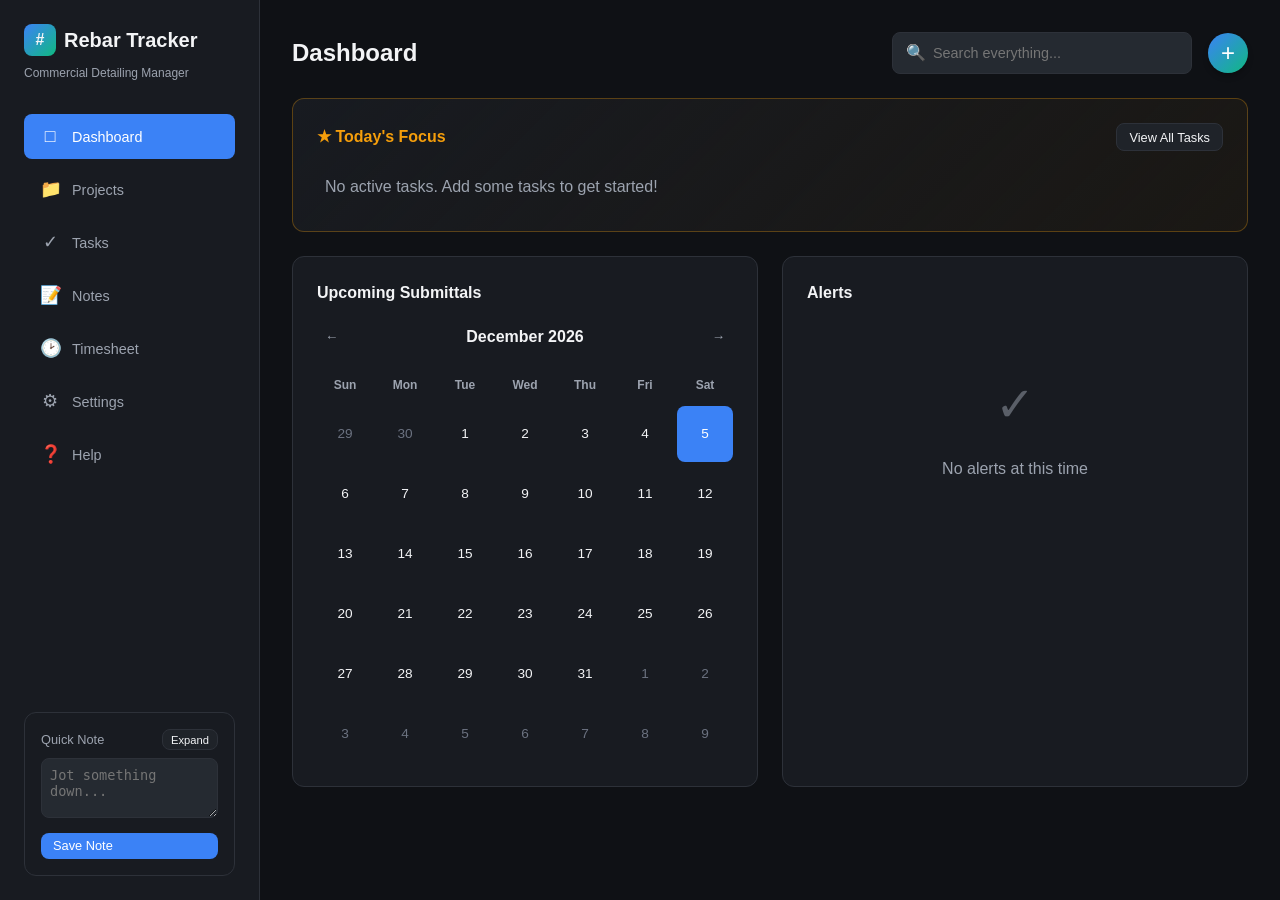
==== app/index.html @ 5bbd2735 "Restructure repo for Cloudflare Pages deployment - Move runtime files (index.html, backup.js) to /ap" ====
<!DOCTYPE html>
<html lang="en">
<head>
    <meta charset="UTF-8">
    <meta name="viewport" content="width=device-width, initial-scale=1.0">
    <title>Commercial Rebar Tracker</title>
    <style>
        :root {
            --bg-app: #0f1115;
            --bg-panel: #181b21;
            --bg-card: #1f2329;
            --bg-input: #252a31;
            --primary: #3b82f6;
            --primary-hover: #2563eb;
            --success: #10b981;
            --warning: #f59e0b;
            --danger: #ef4444;
            --text-main: #f3f4f6;
            --text-muted: #9ca3af;
            --text-dim: #6b7280;
            --border: #2d3139;
            --radius: 8px;
            --radius-lg: 12px;
            --shadow: 0 4px 6px -1px rgba(0, 0, 0, 0.3);
        }

        * {
            margin: 0;
            padding: 0;
            box-sizing: border-box;
        }

        body {
            font-family: -apple-system, BlinkMacSystemFont, 'Segoe UI', Roboto, 'Helvetica Neue', Arial, sans-serif;
            background-color: var(--bg-app);
            color: var(--text-main);
            min-height: 100vh;
            line-height: 1.5;
        }

        /* Layout */
        .app-container {
            display: flex;
            min-height: 100vh;
        }

        .sidebar {
            width: 260px;
            background-color: var(--bg-panel);
            border-right: 1px solid var(--border);
            padding: 1.5rem;
            display: flex;
            flex-direction: column;
        }

        .logo {
            font-size: 1.25rem;
            font-weight: 700;
            color: var(--text-main);
            margin-bottom: 0.5rem;
            display: flex;
            align-items: center;
            gap: 0.5rem;
        }

        .logo-icon {
            width: 32px;
            height: 32px;
            background: linear-gradient(135deg, var(--primary), var(--success));
            border-radius: var(--radius);
            display: flex;
            align-items: center;
            justify-content: center;
            font-size: 1rem;
        }

        .logo-subtitle {
            font-size: 0.75rem;
            color: var(--text-muted);
            margin-bottom: 2rem;
        }

        .nav-menu {
            list-style: none;
            flex: 1;
        }

        .nav-item {
            margin-bottom: 0.5rem;
        }

        .nav-btn {
            width: 100%;
            padding: 0.75rem 1rem;
            background: transparent;
            border: none;
            color: var(--text-muted);
            font-size: 0.9rem;
            text-align: left;
            border-radius: var(--radius);
            cursor: pointer;
            transition: all 0.2s ease;
            display: flex;
            align-items: center;
            gap: 0.75rem;
        }

        .nav-btn:hover {
            background-color: var(--bg-card);
            color: var(--text-main);
        }

        .nav-btn.active {
            background-color: var(--primary);
            color: white;
        }

        .nav-icon {
            font-size: 1.1rem;
            width: 20px;
            text-align: center;
        }

        .main-content {
            flex: 1;
            padding: 2rem;
            overflow-y: auto;
        }

        /* Views */
        .view {
            display: none;
        }

        .view.active {
            display: block;
        }

        /* Cards */
        .card {
            background-color: var(--bg-panel);
            border-radius: var(--radius-lg);
            padding: 1.5rem;
            margin-bottom: 1.5rem;
            border: 1px solid var(--border);
        }

        .card-header {
            display: flex;
            justify-content: space-between;
            align-items: center;
            margin-bottom: 1rem;
        }

        .card-title {
            font-size: 1rem;
            font-weight: 600;
            color: var(--text-main);
        }

        /* Buttons */
        .btn {
            padding: 0.5rem 1rem;
            border-radius: var(--radius);
            border: none;
            font-size: 0.875rem;
            font-weight: 500;
            cursor: pointer;
            transition: all 0.2s ease;
            display: inline-flex;
            align-items: center;
            gap: 0.5rem;
        }

        .btn-primary {
            background-color: var(--primary);
            color: white;
        }

        .btn-primary:hover {
            background-color: var(--primary-hover);
        }

        .btn-secondary {
            background-color: var(--bg-card);
            color: var(--text-main);
            border: 1px solid var(--border);
        }

        .btn-secondary:hover {
            background-color: var(--bg-input);
        }

        .btn-success {
            background-color: var(--success);
            color: white;
        }

        .btn-warning {
            background-color: var(--warning);
            color: black;
        }

        .btn-danger {
            background-color: var(--danger);
            color: white;
        }

        .btn-sm {
            padding: 0.35rem 0.75rem;
            font-size: 0.8rem;
        }

        /* Forms */
        .form-group {
            margin-bottom: 1rem;
        }

        .form-label {
            display: block;
            font-size: 0.875rem;
            color: var(--text-muted);
            margin-bottom: 0.5rem;
        }

        .form-input, .form-select {
            width: 100%;
            padding: 0.625rem 0.875rem;
            background-color: var(--bg-input);
            border: 1px solid var(--border);
            border-radius: var(--radius);
            color: var(--text-main);
            font-size: 0.9rem;
            transition: border-color 0.2s ease;
        }

        .form-input:focus, .form-select:focus {
            outline: none;
            border-color: var(--primary);
        }

        .form-input-inline {
            padding: 0.35rem 0.5rem;
            width: 80px;
            text-align: right;
            background-color: var(--bg-input);
            border: 1px solid var(--border);
            border-radius: var(--radius);
            color: var(--text-main);
            font-size: 0.85rem;
        }

        .form-input-inline:focus {
            outline: none;
            border-color: var(--primary);
        }

        .form-row {
            display: grid;
            grid-template-columns: repeat(auto-fit, minmax(200px, 1fr));
            gap: 1rem;
        }

        /* Status Badges */
        .badge {
            display: inline-block;
            padding: 0.25rem 0.625rem;
            border-radius: 9999px;
            font-size: 0.75rem;
            font-weight: 500;
        }

        .badge-drafting {
            background-color: rgba(107, 114, 128, 0.2);
            color: var(--text-muted);
        }

        .badge-submitted, .badge-sent, .badge-pending {
            background-color: rgba(245, 158, 11, 0.2);
            color: var(--warning);
        }

        .badge-approved, .badge-released, .badge-answered {
            background-color: rgba(16, 185, 129, 0.2);
            color: var(--success);
        }

        .badge-revise, .badge-overdue {
            background-color: rgba(239, 68, 68, 0.2);
            color: var(--danger);
        }

        /* Calendar */
        .calendar-grid {
            display: grid;
            grid-template-columns: repeat(7, 1fr);
            gap: 0.25rem;
        }

        .calendar-header {
            text-align: center;
            font-size: 0.75rem;
            color: var(--text-muted);
            padding: 0.5rem;
            font-weight: 600;
        }

        .calendar-day {
            aspect-ratio: 1;
            display: flex;
            flex-direction: column;
            align-items: center;
            justify-content: center;
            border-radius: var(--radius);
            font-size: 0.85rem;
            cursor: pointer;
            transition: background-color 0.2s ease;
            position: relative;
        }

        .calendar-day:hover {
            background-color: var(--bg-card);
        }

        .calendar-day.other-month {
            color: var(--text-dim);
        }

        .calendar-day.today {
            background-color: var(--primary);
            color: white;
        }

        .calendar-day.has-event::after {
            content: '';
            position: absolute;
            bottom: 4px;
            width: 6px;
            height: 6px;
            border-radius: 50%;
            background-color: var(--warning);
        }

        .calendar-day.has-overdue::after {
            background-color: var(--danger);
        }

        .calendar-nav {
            display: flex;
            justify-content: space-between;
            align-items: center;
            margin-bottom: 1rem;
        }

        .calendar-month-title {
            font-weight: 600;
            color: var(--text-main);
        }

        .calendar-nav-btn {
            background: transparent;
            border: none;
            color: var(--text-muted);
            cursor: pointer;
            padding: 0.5rem;
            border-radius: var(--radius);
            transition: all 0.2s ease;
        }

        .calendar-nav-btn:hover {
            background-color: var(--bg-card);
            color: var(--text-main);
        }

        /* Alerts List */
        .alert-item {
            display: flex;
            align-items: flex-start;
            gap: 0.75rem;
            padding: 0.875rem;
            background-color: var(--bg-card);
            border-radius: var(--radius);
            margin-bottom: 0.5rem;
            border-left: 3px solid var(--warning);
        }

        .alert-item.overdue {
            border-left-color: var(--danger);
        }

        .alert-item.action-required {
            border-left-color: var(--danger);
        }

        .alert-icon {
            font-size: 1.25rem;
        }

        .alert-content {
            flex: 1;
        }

        .alert-title {
            font-weight: 500;
            font-size: 0.9rem;
            margin-bottom: 0.25rem;
        }

        .alert-subtitle {
            font-size: 0.8rem;
            color: var(--text-muted);
        }

        /* Project List */
        .project-list {
            list-style: none;
        }

        .project-item {
            display: flex;
            align-items: center;
            padding: 1rem;
            background-color: var(--bg-card);
            border-radius: var(--radius);
            margin-bottom: 0.5rem;
            cursor: pointer;
            transition: all 0.2s ease;
            border: 1px solid transparent;
        }

        .project-item:hover {
            border-color: var(--primary);
        }

        .project-info {
            flex: 1;
        }

        .project-name {
            font-weight: 600;
            margin-bottom: 0.25rem;
        }

        .project-meta {
            font-size: 0.8rem;
            color: var(--text-muted);
        }

        .project-stats {
            display: flex;
            gap: 1.5rem;
            text-align: center;
        }

        .stat-value {
            font-size: 1.25rem;
            font-weight: 700;
            color: var(--text-main);
        }

        .stat-label {
            font-size: 0.7rem;
            color: var(--text-muted);
            text-transform: uppercase;
        }

        /* Tabs */
        .tabs {
            display: flex;
            gap: 0.5rem;
            margin-bottom: 1.5rem;
            border-bottom: 1px solid var(--border);
            padding-bottom: 0.5rem;
        }

        .tab-btn {
            padding: 0.625rem 1.25rem;
            background: transparent;
            border: none;
            color: var(--text-muted);
            font-size: 0.9rem;
            cursor: pointer;
            border-radius: var(--radius) var(--radius) 0 0;
            transition: all 0.2s ease;
            position: relative;
        }

        .tab-btn:hover {
            color: var(--text-main);
        }

        .tab-btn.active {
            color: var(--primary);
        }

        .tab-btn.active::after {
            content: '';
            position: absolute;
            bottom: -0.5rem;
            left: 0;
            right: 0;
            height: 2px;
            background-color: var(--primary);
        }

        .tab-content {
            display: none;
        }

        .tab-content.active {
            display: block;
        }

        /* Scopes */
        .scope-item {
            background-color: var(--bg-card);
            border-radius: var(--radius);
            margin-bottom: 0.75rem;
            border: 1px solid var(--border);
            overflow: hidden;
        }

        .scope-header {
            display: flex;
            align-items: center;
            padding: 1rem;
            cursor: pointer;
            transition: background-color 0.2s ease;
        }

        .scope-header:hover {
            background-color: var(--bg-input);
        }

        .scope-toggle {
            margin-right: 0.75rem;
            transition: transform 0.2s ease;
        }

        .scope-item.expanded .scope-toggle {
            transform: rotate(90deg);
        }

        .scope-name {
            flex: 1;
            font-weight: 500;
        }

        .scope-metrics {
            display: flex;
            gap: 2rem;
            align-items: center;
        }

        .scope-metric {
            text-align: center;
        }

        .metric-label {
            font-size: 0.7rem;
            color: var(--text-muted);
            text-transform: uppercase;
            margin-bottom: 0.25rem;
        }

        .metric-value {
            font-size: 0.9rem;
            font-weight: 600;
        }

        .variance-positive {
            color: var(--danger);
        }

        .variance-negative {
            color: var(--success);
        }

        .scope-body {
            display: none;
            padding: 0 1rem 1rem;
            border-top: 1px solid var(--border);
        }

        .scope-item.expanded .scope-body {
            display: block;
        }

        /* Submittals Table */
        .submittals-table {
            width: 100%;
            border-collapse: collapse;
            font-size: 0.85rem;
        }

        .submittals-table th {
            text-align: left;
            padding: 0.75rem;
            color: var(--text-muted);
            font-weight: 500;
            font-size: 0.75rem;
            text-transform: uppercase;
            border-bottom: 1px solid var(--border);
        }

        .submittals-table td {
            padding: 0.75rem;
            border-bottom: 1px solid var(--border);
        }

        .submittals-table tr:last-child td {
            border-bottom: none;
        }

        /* RFI & CO Tables */
        .data-table {
            width: 100%;
            border-collapse: collapse;
            font-size: 0.875rem;
        }

        .data-table th {
            text-align: left;
            padding: 0.875rem;
            color: var(--text-muted);
            font-weight: 500;
            font-size: 0.75rem;
            text-transform: uppercase;
            border-bottom: 1px solid var(--border);
            background-color: var(--bg-card);
        }

        .data-table td {
            padding: 0.875rem;
            border-bottom: 1px solid var(--border);
        }

        .data-table tr:hover {
            background-color: var(--bg-card);
        }

        /* Modal */
        .modal-overlay {
            display: none;
            position: fixed;
            inset: 0;
            background-color: rgba(0, 0, 0, 0.7);
            z-index: 1000;
            align-items: center;
            justify-content: center;
        }

        .modal-overlay.active {
            display: flex;
        }

        .modal {
            background-color: var(--bg-panel);
            border-radius: var(--radius-lg);
            padding: 1.5rem;
            width: 100%;
            max-width: 500px;
            max-height: 90vh;
            overflow-y: auto;
            border: 1px solid var(--border);
            box-shadow: var(--shadow);
        }

        .modal-header {
            display: flex;
            justify-content: space-between;
            align-items: center;
            margin-bottom: 1.5rem;
        }

        .modal-title {
            font-size: 1.125rem;
            font-weight: 600;
        }

        .modal-close {
            background: transparent;
            border: none;
            color: var(--text-muted);
            cursor: pointer;
            font-size: 1.5rem;
            line-height: 1;
        }

        .modal-close:hover {
            color: var(--text-main);
        }

        .modal-footer {
            display: flex;
            justify-content: flex-end;
            gap: 0.75rem;
            margin-top: 1.5rem;
            padding-top: 1rem;
            border-top: 1px solid var(--border);
        }

        /* Page Header */
        .page-header {
            display: flex;
            justify-content: space-between;
            align-items: center;
            margin-bottom: 1.5rem;
        }

        .page-title {
            font-size: 1.5rem;
            font-weight: 700;
        }

        /* Project Detail Header */
        .project-header {
            background: linear-gradient(135deg, var(--bg-panel), var(--bg-card));
            border-radius: var(--radius-lg);
            padding: 1.5rem;
            margin-bottom: 1.5rem;
            border: 1px solid var(--border);
        }

        .project-header-top {
            display: flex;
            justify-content: space-between;
            align-items: flex-start;
            margin-bottom: 1.5rem;
        }

        .project-title {
            font-size: 1.5rem;
            font-weight: 700;
            margin-bottom: 0.5rem;
        }

        .project-subtitle {
            color: var(--text-muted);
            font-size: 0.9rem;
        }

        .project-aggregate-stats {
            display: flex;
            gap: 2rem;
        }

        .aggregate-stat {
            text-align: center;
            padding: 0.75rem 1.5rem;
            background-color: var(--bg-app);
            border-radius: var(--radius);
        }

        .aggregate-value {
            font-size: 1.5rem;
            font-weight: 700;
        }

        .aggregate-label {
            font-size: 0.75rem;
            color: var(--text-muted);
            text-transform: uppercase;
        }

        /* Back Button */
        .back-btn {
            display: inline-flex;
            align-items: center;
            gap: 0.5rem;
            color: var(--text-muted);
            background: transparent;
            border: none;
            cursor: pointer;
            font-size: 0.9rem;
            margin-bottom: 1rem;
            padding: 0.5rem;
            border-radius: var(--radius);
            transition: all 0.2s ease;
        }

        .back-btn:hover {
            color: var(--text-main);
            background-color: var(--bg-card);
        }

        /* Empty State */
        .empty-state {
            text-align: center;
            padding: 3rem;
            color: var(--text-muted);
        }

        .empty-state-icon {
            font-size: 3rem;
            margin-bottom: 1rem;
            opacity: 0.5;
        }

        /* Dashboard Grid */
        .dashboard-grid {
            display: grid;
            grid-template-columns: 1fr 1fr;
            gap: 1.5rem;
        }

        @media (max-width: 1024px) {
            .dashboard-grid {
                grid-template-columns: 1fr;
            }
        }

        /* Actions */
        .actions-cell {
            display: flex;
            gap: 0.5rem;
        }

        /* Task System Styles */
        .task-list {
            min-height: 200px;
        }

        .task-item {
            display: flex;
            align-items: center;
            gap: 0.75rem;
            padding: 0.875rem 1rem;
            background-color: var(--bg-card);
            border-radius: var(--radius);
            margin-bottom: 0.5rem;
            border: 1px solid var(--border);
            cursor: grab;
            transition: all 0.2s ease;
        }

        .task-item:active {
            cursor: grabbing;
        }

        .task-item.dragging {
            opacity: 0.5;
            transform: scale(1.02);
        }

        .task-item.drag-over {
            border-color: var(--primary);
            background-color: var(--bg-input);
        }

        .task-item.focus-active {
            border-color: var(--warning);
            box-shadow: 0 0 15px rgba(245, 158, 11, 0.3);
            background: linear-gradient(135deg, var(--bg-card), rgba(245, 158, 11, 0.1));
        }

        .task-item.completed {
            opacity: 0.6;
        }

        .task-item.completed .task-title {
            text-decoration: line-through;
        }

        .task-checkbox {
            width: 20px;
            height: 20px;
            border-radius: 50%;
            border: 2px solid var(--border);
            cursor: pointer;
            display: flex;
            align-items: center;
            justify-content: center;
            flex-shrink: 0;
            transition: all 0.2s ease;
        }

        .task-checkbox:hover {
            border-color: var(--success);
        }

        .task-checkbox.checked {
            background-color: var(--success);
            border-color: var(--success);
        }

        .task-checkbox.checked::after {
            content: '✓';
            color: white;
            font-size: 0.7rem;
        }

        .task-content {
            flex: 1;
            min-width: 0;
        }

        .task-title {
            font-weight: 500;
            margin-bottom: 0.25rem;
        }

        .task-meta {
            display: flex;
            gap: 0.75rem;
            font-size: 0.75rem;
            color: var(--text-muted);
        }

        .task-actions {
            display: flex;
            gap: 0.5rem;
            align-items: center;
        }

        .task-timer {
            font-family: monospace;
            font-size: 0.85rem;
            color: var(--text-muted);
            min-width: 60px;
            text-align: center;
        }

        .task-timer.running {
            color: var(--success);
        }

        .timer-btn {
            width: 28px;
            height: 28px;
            border-radius: 50%;
            border: none;
            background-color: var(--bg-input);
            color: var(--text-main);
            cursor: pointer;
            display: flex;
            align-items: center;
            justify-content: center;
            font-size: 0.8rem;
            transition: all 0.2s ease;
        }

        .timer-btn:hover {
            background-color: var(--primary);
        }

        .timer-btn.playing {
            background-color: var(--success);
        }

        .focus-btn {
            background-color: transparent;
            border: 1px solid var(--border);
        }

        .focus-btn.active {
            background-color: var(--warning);
            border-color: var(--warning);
            color: black;
        }

        .priority-badge {
            font-size: 0.65rem;
            padding: 0.15rem 0.4rem;
            border-radius: 4px;
            text-transform: uppercase;
            font-weight: 600;
        }

        .priority-high {
            background-color: rgba(239, 68, 68, 0.2);
            color: var(--danger);
        }

        .priority-med {
            background-color: rgba(245, 158, 11, 0.2);
            color: var(--warning);
        }

        .priority-low {
            background-color: rgba(107, 114, 128, 0.2);
            color: var(--text-muted);
        }

        .task-sections {
            display: grid;
            grid-template-columns: 1fr 1fr;
            gap: 1.5rem;
        }

        @media (max-width: 1024px) {
            .task-sections {
                grid-template-columns: 1fr;
            }
        }

        /* Notes System Styles */
        .notes-layout {
            display: grid;
            grid-template-columns: 200px 1fr;
            gap: 1.5rem;
        }

        @media (max-width: 768px) {
            .notes-layout {
                grid-template-columns: 1fr;
            }
        }

        .notes-sidebar {
            background-color: var(--bg-panel);
            border-radius: var(--radius-lg);
            padding: 1rem;
            border: 1px solid var(--border);
        }

        .notes-category {
            padding: 0.625rem 0.875rem;
            border-radius: var(--radius);
            cursor: pointer;
            margin-bottom: 0.25rem;
            font-size: 0.9rem;
            color: var(--text-muted);
            transition: all 0.2s ease;
        }

        .notes-category:hover {
            background-color: var(--bg-card);
            color: var(--text-main);
        }

        .notes-category.active {
            background-color: var(--primary);
            color: white;
        }

        .notes-category-count {
            float: right;
            font-size: 0.75rem;
            opacity: 0.7;
        }

        .notes-main {
            min-height: 400px;
        }

        .note-card {
            background-color: var(--bg-card);
            border-radius: var(--radius);
            padding: 1rem;
            margin-bottom: 0.75rem;
            border: 1px solid var(--border);
            cursor: pointer;
            transition: all 0.2s ease;
        }

        .note-card:hover {
            border-color: var(--primary);
        }

        .note-card.pinned {
            border-left: 3px solid var(--warning);
        }

        .note-title {
            font-weight: 600;
            margin-bottom: 0.5rem;
        }

        .note-preview {
            font-size: 0.85rem;
            color: var(--text-muted);
            overflow: hidden;
            text-overflow: ellipsis;
            white-space: nowrap;
        }

        .note-footer {
            display: flex;
            justify-content: space-between;
            align-items: center;
            margin-top: 0.75rem;
            font-size: 0.75rem;
            color: var(--text-dim);
        }

        .note-tags {
            display: flex;
            gap: 0.25rem;
        }

        .note-tag {
            background-color: var(--bg-input);
            padding: 0.15rem 0.4rem;
            border-radius: 4px;
            font-size: 0.7rem;
        }

        .note-type-badge {
            font-size: 0.7rem;
            padding: 0.15rem 0.5rem;
            border-radius: 4px;
            background-color: var(--bg-input);
        }

        .note-type-badge.quicknote {
            background-color: rgba(59, 130, 246, 0.2);
            color: var(--primary);
        }

        .note-type-badge.log {
            background-color: rgba(16, 185, 129, 0.2);
            color: var(--success);
        }

        .note-type-badge.deepdive {
            background-color: rgba(139, 92, 246, 0.2);
            color: #8b5cf6;
        }

        /* Quick Notes Widget */
        .quick-notes-widget {
            background-color: var(--bg-panel);
            border-radius: var(--radius-lg);
            padding: 1rem;
            border: 1px solid var(--border);
            margin-top: 1rem;
        }

        .quick-note-input {
            width: 100%;
            padding: 0.5rem;
            background-color: var(--bg-input);
            border: 1px solid var(--border);
            border-radius: var(--radius);
            color: var(--text-main);
            font-size: 0.85rem;
            resize: vertical;
            min-height: 60px;
        }

        .quick-note-input:focus {
            outline: none;
            border-color: var(--primary);
        }

        /* Global Search */
        .search-container {
            position: relative;
            margin-bottom: 1rem;
        }

        .search-input {
            width: 100%;
            padding: 0.75rem 1rem 0.75rem 2.5rem;
            background-color: var(--bg-input);
            border: 1px solid var(--border);
            border-radius: var(--radius);
            color: var(--text-main);
            font-size: 0.9rem;
        }

        .search-input:focus {
            outline: none;
            border-color: var(--primary);
        }

        .search-icon {
            position: absolute;
            left: 0.875rem;
            top: 50%;
            transform: translateY(-50%);
            color: var(--text-muted);
        }

        .search-results {
            position: absolute;
            top: 100%;
            left: 0;
            right: 0;
            background-color: var(--bg-panel);
            border: 1px solid var(--border);
            border-radius: var(--radius);
            max-height: 300px;
            overflow-y: auto;
            z-index: 100;
            box-shadow: var(--shadow);
        }

        .search-result-item {
            padding: 0.75rem 1rem;
            cursor: pointer;
            border-bottom: 1px solid var(--border);
        }

        .search-result-item:last-child {
            border-bottom: none;
        }

        .search-result-item:hover {
            background-color: var(--bg-card);
        }

        .search-result-type {
            font-size: 0.7rem;
            color: var(--text-muted);
            text-transform: uppercase;
        }

        .search-result-title {
            font-weight: 500;
        }

        /* Quick Capture Button */
        .quick-capture-btn {
            width: 40px;
            height: 40px;
            border-radius: 50%;
            background: linear-gradient(135deg, var(--primary), var(--success));
            border: none;
            color: white;
            font-size: 1.5rem;
            cursor: pointer;
            display: flex;
            align-items: center;
            justify-content: center;
            box-shadow: var(--shadow);
            transition: transform 0.2s ease;
        }

        .quick-capture-btn:hover {
            transform: scale(1.1);
        }

        .quick-capture-menu {
            position: absolute;
            top: 100%;
            right: 0;
            background-color: var(--bg-panel);
            border: 1px solid var(--border);
            border-radius: var(--radius);
            padding: 0.5rem 0;
            min-width: 150px;
            box-shadow: var(--shadow);
            display: none;
            z-index: 101;
        }

        .quick-capture-menu.active {
            display: block;
        }

        .quick-capture-item {
            padding: 0.625rem 1rem;
            cursor: pointer;
            font-size: 0.9rem;
            color: var(--text-main);
            transition: background-color 0.2s ease;
        }

        .quick-capture-item:hover {
            background-color: var(--bg-card);
        }

        /* Today's Focus Section */
        .focus-section {
            background: linear-gradient(135deg, var(--bg-panel), rgba(245, 158, 11, 0.05));
            border: 1px solid rgba(245, 158, 11, 0.3);
        }

        .focus-task-mini {
            display: flex;
            align-items: center;
            gap: 0.75rem;
            padding: 0.75rem;
            background-color: var(--bg-card);
            border-radius: var(--radius);
            margin-bottom: 0.5rem;
        }

        .focus-task-mini:last-child {
            margin-bottom: 0;
        }

        /* Weekly Review */
        .weekly-stats {
            display: grid;
            grid-template-columns: repeat(4, 1fr);
            gap: 1rem;
            margin-bottom: 1.5rem;
        }

        .weekly-stat {
            background-color: var(--bg-card);
            border-radius: var(--radius);
            padding: 1rem;
            text-align: center;
        }

        .weekly-stat-value {
            font-size: 1.75rem;
            font-weight: 700;
        }

        .weekly-stat-label {
            font-size: 0.75rem;
            color: var(--text-muted);
            text-transform: uppercase;
        }

        .reflection-textarea {
            width: 100%;
            min-height: 150px;
            padding: 1rem;
            background-color: var(--bg-input);
            border: 1px solid var(--border);
            border-radius: var(--radius);
            color: var(--text-main);
            font-size: 0.9rem;
            resize: vertical;
        }

        .reflection-textarea:focus {
            outline: none;
            border-color: var(--primary);
        }

        /* Note Editor */
        .note-editor {
            min-height: 300px;
            padding: 1rem;
            background-color: var(--bg-input);
            border: 1px solid var(--border);
            border-radius: var(--radius);
            color: var(--text-main);
            font-size: 0.9rem;
            resize: both;
            width: 100%;
            box-sizing: border-box;
        }

        .note-editor:focus {
            outline: none;
            border-color: var(--primary);
        }

        /* Timesheet Styles */
        .timesheet-nav {
            display: flex;
            justify-content: center;
            align-items: center;
            gap: 1.5rem;
            margin-bottom: 1.5rem;
        }

        .timesheet-nav-btn {
            background-color: var(--bg-card);
            border: 1px solid var(--border);
            color: var(--text-main);
            padding: 0.5rem 1rem;
            border-radius: var(--radius);
            cursor: pointer;
            font-size: 0.9rem;
            transition: all 0.2s ease;
        }

        .timesheet-nav-btn:hover {
            background-color: var(--primary);
            border-color: var(--primary);
        }

        .timesheet-week-title {
            font-size: 1.1rem;
            font-weight: 600;
            min-width: 200px;
            text-align: center;
        }

        .timesheet-grid {
            width: 100%;
            border-collapse: collapse;
            font-size: 0.85rem;
        }

        .timesheet-grid th {
            background-color: var(--bg-card);
            padding: 0.75rem;
            text-align: center;
            border: 1px solid var(--border);
            font-weight: 600;
            font-size: 0.75rem;
            text-transform: uppercase;
        }

        .timesheet-grid th.day-header {
            min-width: 80px;
        }

        .timesheet-grid th.project-header {
            text-align: left;
            min-width: 200px;
        }

        .timesheet-grid td {
            padding: 0.625rem;
            text-align: center;
            border: 1px solid var(--border);
        }

        .timesheet-grid td.project-name {
            text-align: left;
            font-weight: 500;
        }

        .timesheet-grid td.has-hours {
            background-color: rgba(59, 130, 246, 0.1);
            color: var(--primary);
            font-weight: 600;
        }

        .timesheet-grid tr.total-row {
            background-color: var(--bg-card);
            font-weight: 700;
        }

        .timesheet-grid tr.total-row td {
            border-top: 2px solid var(--primary);
        }

        .timesheet-summary {
            display: grid;
            grid-template-columns: repeat(3, 1fr);
            gap: 1rem;
            margin-bottom: 1.5rem;
        }

        .timesheet-summary-card {
            background-color: var(--bg-card);
            border-radius: var(--radius);
            padding: 1.25rem;
            text-align: center;
            border: 1px solid var(--border);
        }

        .timesheet-summary-value {
            font-size: 2rem;
            font-weight: 700;
            color: var(--primary);
        }

        .timesheet-summary-label {
            font-size: 0.75rem;
            color: var(--text-muted);
            text-transform: uppercase;
            margin-top: 0.25rem;
        }

        /* Settings Styles */
        .settings-section {
            background-color: var(--bg-panel);
            border-radius: var(--radius-lg);
            padding: 1.5rem;
            margin-bottom: 1.5rem;
            border: 1px solid var(--border);
        }

        .settings-section-title {
            font-size: 1rem;
            font-weight: 600;
            margin-bottom: 1rem;
            padding-bottom: 0.75rem;
            border-bottom: 1px solid var(--border);
        }

        .settings-row {
            display: flex;
            justify-content: space-between;
            align-items: center;
            padding: 1rem 0;
            border-bottom: 1px solid var(--border);
        }

        .settings-row:last-child {
            border-bottom: none;
        }

        .settings-info h4 {
            font-weight: 500;
            margin-bottom: 0.25rem;
        }

        .settings-info p {
            font-size: 0.85rem;
            color: var(--text-muted);
        }

        .file-input-wrapper {
            position: relative;
            overflow: hidden;
            display: inline-block;
        }

        .file-input-wrapper input[type=file] {
            position: absolute;
            left: 0;
            top: 0;
            opacity: 0;
            cursor: pointer;
            width: 100%;
            height: 100%;
        }

        .data-stats {
            display: grid;
            grid-template-columns: repeat(4, 1fr);
            gap: 1rem;
            margin-top: 1rem;
        }

        .data-stat {
            background-color: var(--bg-card);
            padding: 1rem;
            border-radius: var(--radius);
            text-align: center;
        }

        .data-stat-value {
            font-size: 1.5rem;
            font-weight: 700;
        }

        .data-stat-label {
            font-size: 0.7rem;
            color: var(--text-muted);
            text-transform: uppercase;
        }

        /* Toggle Switch */
        .toggle-switch {
            position: relative;
            display: inline-block;
            width: 48px;
            height: 26px;
        }

        .toggle-switch input {
            opacity: 0;
            width: 0;
            height: 0;
        }

        .toggle-slider {
            position: absolute;
            cursor: pointer;
            top: 0; left: 0; right: 0; bottom: 0;
            background-color: var(--bg-input);
            border: 1px solid var(--border);
            border-radius: 26px;
            transition: 0.3s;
        }

        .toggle-slider::before {
            content: "";
            position: absolute;
            height: 20px;
            width: 20px;
            left: 2px;
            bottom: 2px;
            background-color: var(--text-muted);
            border-radius: 50%;
            transition: 0.3s;
        }

        .toggle-switch input:checked + .toggle-slider {
            background-color: var(--primary);
            border-color: var(--primary);
        }

        .toggle-switch input:checked + .toggle-slider::before {
            transform: translateX(22px);
            background-color: white;
        }

        /* Status badge */
        .status-badge {
            font-size: 0.85rem;
            font-weight: 600;
            padding: 0.25rem 0.75rem;
            border-radius: 12px;
            background-color: var(--bg-card);
        }
    </style>
</head>
<body>
    <div class="app-container">
        <!-- Sidebar -->
        <nav class="sidebar">
            <div class="logo">
                <div class="logo-icon">#</div>
                Rebar Tracker
            </div>
            <div class="logo-subtitle">Commercial Detailing Manager</div>

            <ul class="nav-menu">
                <li class="nav-item">
                    <button class="nav-btn active" data-view="dashboard">
                        <span class="nav-icon">&#9633;</span>
                        Dashboard
                    </button>
                </li>
                <li class="nav-item">
                    <button class="nav-btn" data-view="projects">
                        <span class="nav-icon">&#128193;</span>
                        Projects
                    </button>
                </li>
                <li class="nav-item">
                    <button class="nav-btn" data-view="tasks">
                        <span class="nav-icon">&#10003;</span>
                        Tasks
                    </button>
                </li>
                <li class="nav-item">
                    <button class="nav-btn" data-view="notes">
                        <span class="nav-icon">&#128221;</span>
                        Notes
                    </button>
                </li>
                <li class="nav-item">
                    <button class="nav-btn" data-view="timesheet">
                        <span class="nav-icon">&#128337;</span>
                        Timesheet
                    </button>
                </li>
                <li class="nav-item">
                    <button class="nav-btn" data-view="settings">
                        <span class="nav-icon">&#9881;</span>
                        Settings
                    </button>
                </li>
                <li class="nav-item">
                    <button class="nav-btn" data-view="help">
                        <span class="nav-icon">&#10067;</span>
                        Help
                    </button>
                </li>
            </ul>

            <!-- Quick Notes Widget -->
            <div class="quick-notes-widget">
                <div style="font-size: 0.8rem; color: var(--text-muted); margin-bottom: 0.5rem; display: flex; justify-content: space-between; align-items: center;">
                    <span>Quick Note</span>
                    <button class="btn btn-sm btn-secondary" id="expand-quick-note-btn" style="padding: 0.2rem 0.5rem; font-size: 0.7rem;">Expand</button>
                </div>
                <textarea class="quick-note-input" id="quick-note-input" placeholder="Jot something down..."></textarea>
                <button class="btn btn-sm btn-primary" id="save-quick-note-btn" style="margin-top: 0.5rem; width: 100%;">Save Note</button>
            </div>
        </nav>

        <!-- Main Content -->
        <main class="main-content">
            <!-- Dashboard View -->
            <div id="dashboard-view" class="view active">
                <div class="page-header">
                    <h1 class="page-title">Dashboard</h1>
                    <div style="display: flex; gap: 1rem; align-items: center;">
                        <div class="search-container" style="width: 300px; margin-bottom: 0;">
                            <span class="search-icon">&#128269;</span>
                            <input type="text" class="search-input" id="global-search-input" placeholder="Search everything...">
                            <div class="search-results" id="search-results" style="display: none;"></div>
                        </div>
                        <div style="position: relative;">
                            <button class="quick-capture-btn" id="quick-capture-btn">+</button>
                            <div class="quick-capture-menu" id="quick-capture-menu">
                                <div class="quick-capture-item" data-action="task">&#10003; New Task</div>
                                <div class="quick-capture-item" data-action="note">&#128221; New Note</div>
                            </div>
                        </div>
                    </div>
                </div>

                <!-- Today's Focus -->
                <div class="card focus-section" style="margin-bottom: 1.5rem;">
                    <div class="card-header">
                        <h2 class="card-title" style="color: var(--warning);">&#9733; Today's Focus</h2>
                        <button class="btn btn-sm btn-secondary" onclick="App.showView('tasks'); document.querySelectorAll('.nav-btn').forEach(b => b.classList.toggle('active', b.dataset.view === 'tasks'));">View All Tasks</button>
                    </div>
                    <div id="todays-focus-list">
                        <!-- Focus tasks populated by JS -->
                    </div>
                </div>

                <div class="dashboard-grid">
                    <!-- Calendar Widget -->
                    <div class="card">
                        <div class="card-header">
                            <h2 class="card-title">Upcoming Submittals</h2>
                        </div>
                        <div class="calendar-nav">
                            <button class="calendar-nav-btn" id="prev-month">&larr;</button>
                            <span class="calendar-month-title" id="calendar-title">January 2026</span>
                            <button class="calendar-nav-btn" id="next-month">&rarr;</button>
                        </div>
                        <div class="calendar-grid" id="calendar-grid">
                            <!-- Calendar populated by JS -->
                        </div>
                    </div>

                    <!-- Alerts -->
                    <div class="card">
                        <div class="card-header">
                            <h2 class="card-title">Alerts</h2>
                        </div>
                        <div id="alerts-list">
                            <!-- Alerts populated by JS -->
                        </div>
                    </div>
                </div>
            </div>

            <!-- Projects View -->
            <div id="projects-view" class="view">
                <div class="page-header">
                    <h1 class="page-title">Projects</h1>
                    <button class="btn btn-primary" id="add-project-btn">+ New Project</button>
                </div>
                <ul class="project-list" id="project-list">
                    <!-- Projects populated by JS -->
                </ul>
            </div>

            <!-- Project Detail View -->
            <div id="project-detail-view" class="view">
                <button class="back-btn" id="back-to-projects">&larr; Back to Projects</button>

                <div class="project-header" id="project-header">
                    <!-- Project header populated by JS -->
                </div>

                <div class="tabs">
                    <button class="tab-btn active" data-tab="scopes">Scopes</button>
                    <button class="tab-btn" data-tab="rfis">RFIs</button>
                    <button class="tab-btn" data-tab="change-orders">Change Orders</button>
                </div>

                <!-- Scopes Tab -->
                <div id="scopes-tab" class="tab-content active">
                    <div class="card-header">
                        <h2 class="card-title">Scopes</h2>
                        <button class="btn btn-primary btn-sm" id="add-scope-btn">+ Add Scope</button>
                    </div>
                    <div id="scopes-list">
                        <!-- Scopes populated by JS -->
                    </div>
                </div>

                <!-- RFIs Tab -->
                <div id="rfis-tab" class="tab-content">
                    <div class="card-header">
                        <h2 class="card-title">RFIs</h2>
                        <button class="btn btn-primary btn-sm" id="add-rfi-btn">+ Add RFI</button>
                    </div>
                    <table class="data-table">
                        <thead>
                            <tr>
                                <th>RFI #</th>
                                <th>Subject</th>
                                <th>Status</th>
                                <th>Linked CO</th>
                                <th>Actions</th>
                            </tr>
                        </thead>
                        <tbody id="rfis-table-body">
                            <!-- RFIs populated by JS -->
                        </tbody>
                    </table>
                </div>

                <!-- Change Orders Tab -->
                <div id="change-orders-tab" class="tab-content">
                    <div class="card-header">
                        <h2 class="card-title">Change Orders</h2>
                    </div>
                    <table class="data-table">
                        <thead>
                            <tr>
                                <th>From RFI</th>
                                <th>Description</th>
                                <th>Weight Impact</th>
                                <th>Hours Impact</th>
                                <th>Status</th>
                                <th>Actions</th>
                            </tr>
                        </thead>
                        <tbody id="cos-table-body">
                            <!-- COs populated by JS -->
                        </tbody>
                    </table>
                </div>
            </div>

            <!-- Tasks View -->
            <div id="tasks-view" class="view">
                <div class="page-header">
                    <h1 class="page-title">Tasks</h1>
                    <div style="display: flex; gap: 0.5rem;">
                        <button class="btn btn-secondary" id="cleanup-tasks-btn">Archive Completed</button>
                        <button class="btn btn-secondary" id="weekly-review-btn">Weekly Review</button>
                        <button class="btn btn-primary" id="add-task-btn">+ New Task</button>
                    </div>
                </div>

                <div class="task-sections">
                    <!-- Active Tasks -->
                    <div class="card">
                        <div class="card-header">
                            <h2 class="card-title">Active Tasks</h2>
                        </div>
                        <div class="task-list" id="active-tasks-list">
                            <!-- Tasks populated by JS -->
                        </div>
                    </div>

                    <!-- Completed Tasks -->
                    <div class="card">
                        <div class="card-header">
                            <h2 class="card-title">Completed Today</h2>
                        </div>
                        <div class="task-list" id="completed-tasks-list">
                            <!-- Completed tasks populated by JS -->
                        </div>
                    </div>
                </div>
            </div>

            <!-- Weekly Review View -->
            <div id="weekly-review-view" class="view">
                <button class="back-btn" id="back-to-tasks">&larr; Back to Tasks</button>
                <div class="page-header">
                    <h1 class="page-title">Weekly Review</h1>
                </div>

                <div class="weekly-stats" id="weekly-stats">
                    <!-- Stats populated by JS -->
                </div>

                <div class="card">
                    <div class="card-header">
                        <h2 class="card-title">Completed This Week</h2>
                    </div>
                    <div id="weekly-completed-list">
                        <!-- Weekly completed tasks populated by JS -->
                    </div>
                </div>

                <div class="card" style="margin-top: 1.5rem;">
                    <div class="card-header">
                        <h2 class="card-title">Weekly Reflection</h2>
                    </div>
                    <textarea class="reflection-textarea" id="weekly-reflection" placeholder="What went well this week? What could be improved?"></textarea>
                    <button class="btn btn-primary" id="save-reflection-btn" style="margin-top: 1rem;">Save Reflection</button>
                </div>
            </div>

            <!-- Notes View -->
            <div id="notes-view" class="view">
                <div class="page-header">
                    <h1 class="page-title">Notes</h1>
                    <button class="btn btn-primary" id="add-note-btn">+ New Note</button>
                </div>

                <div class="notes-layout">
                    <div class="notes-sidebar">
                        <div class="notes-category active" data-category="all">
                            All Notes <span class="notes-category-count" id="count-all">0</span>
                        </div>
                        <div class="notes-category" data-category="QuickNote">
                            Quick Notes <span class="notes-category-count" id="count-quicknote">0</span>
                        </div>
                        <div class="notes-category" data-category="Log">
                            Logs <span class="notes-category-count" id="count-log">0</span>
                        </div>
                        <div class="notes-category" data-category="DeepDive">
                            Deep Dives <span class="notes-category-count" id="count-deepdive">0</span>
                        </div>
                        <div class="notes-category" data-category="pinned">
                            &#9733; Pinned <span class="notes-category-count" id="count-pinned">0</span>
                        </div>
                    </div>

                    <div class="notes-main">
                        <div class="search-container" style="margin-bottom: 1rem;">
                            <span class="search-icon">&#128269;</span>
                            <input type="text" class="search-input" id="notes-search-input" placeholder="Search notes...">
                        </div>
                        <div id="notes-list">
                            <!-- Notes populated by JS -->
                        </div>
                    </div>
                </div>
            </div>

            <!-- Timesheet View -->
            <div id="timesheet-view" class="view">
                <div class="page-header">
                    <h1 class="page-title">Weekly Timesheet</h1>
                </div>

                <div class="timesheet-nav">
                    <button class="timesheet-nav-btn" id="prev-week-btn">&larr; Previous Week</button>
                    <span class="timesheet-week-title" id="timesheet-week-title">Week of Jan 19, 2026</span>
                    <button class="timesheet-nav-btn" id="next-week-btn">Next Week &rarr;</button>
                </div>

                <div class="timesheet-summary" id="timesheet-summary">
                    <!-- Summary cards populated by JS -->
                </div>

                <div class="card">
                    <div class="card-header">
                        <h2 class="card-title">Hours by Project</h2>
                    </div>
                    <table class="timesheet-grid" id="timesheet-grid">
                        <!-- Grid populated by JS -->
                    </table>
                </div>

                <div class="card" style="margin-top: 1.5rem;">
                    <div class="card-header">
                        <h2 class="card-title">Task Log for This Week</h2>
                    </div>
                    <div id="timesheet-task-log">
                        <!-- Task log populated by JS -->
                    </div>
                </div>
            </div>

            <!-- Settings View -->
            <div id="settings-view" class="view">
                <div class="page-header">
                    <h1 class="page-title">Settings</h1>
                </div>

                <div class="settings-section">
                    <h3 class="settings-section-title">&#128190; Data Management</h3>

                    <div class="settings-row">
                        <div class="settings-info">
                            <h4>Export Data</h4>
                            <p>Download all your data as a JSON file. Use this to backup or transfer to another device.</p>
                        </div>
                        <button class="btn btn-primary" id="export-data-btn">&#8681; Export JSON</button>
                    </div>

                    <div class="settings-row">
                        <div class="settings-info">
                            <h4>Import Data</h4>
                            <p>Upload a previously exported JSON file. Warning: This will replace all current data!</p>
                        </div>
                        <div class="file-input-wrapper">
                            <button class="btn btn-warning">&#8679; Import JSON</button>
                            <input type="file" id="import-data-input" accept=".json">
                        </div>
                    </div>

                    <div class="settings-row">
                        <div class="settings-info">
                            <h4>Clear All Data</h4>
                            <p>Permanently delete all data from this browser. This cannot be undone!</p>
                        </div>
                        <button class="btn btn-danger" id="clear-data-btn">&#128465; Clear All Data</button>
                    </div>

                    <div class="data-stats" id="data-stats">
                        <!-- Stats populated by JS -->
                    </div>
                </div>

                <div class="settings-section">
                    <h3 class="settings-section-title">&#128451; Auto Backup</h3>

                    <div class="settings-row">
                        <div class="settings-info">
                            <h4>Status</h4>
                            <p id="backup-status-text">Not configured</p>
                        </div>
                        <span id="backup-status-indicator" class="status-badge">--</span>
                    </div>

                    <div class="settings-row">
                        <div class="settings-info">
                            <h4>Backup Folder</h4>
                            <p>Choose a folder (OneDrive/Google Drive recommended) for auto backups.</p>
                        </div>
                        <button class="btn btn-primary" id="choose-backup-folder-btn">Choose Folder</button>
                    </div>

                    <div class="settings-row">
                        <div class="settings-info">
                            <h4>Enable Auto Backup</h4>
                            <p>Automatically save backups to your chosen folder.</p>
                        </div>
                        <label class="toggle-switch">
                            <input type="checkbox" id="auto-backup-toggle">
                            <span class="toggle-slider"></span>
                        </label>
                    </div>

                    <div class="settings-row">
                        <div class="settings-info">
                            <h4>Backup Frequency</h4>
                        </div>
                        <select id="backup-frequency" class="form-control" style="width:auto;">
                            <option value="5">Every 5 min</option>
                            <option value="15" selected>Every 15 min</option>
                            <option value="60">Every 60 min</option>
                            <option value="0">On every save</option>
                        </select>
                    </div>

                    <div class="settings-row">
                        <div class="settings-info">
                            <h4>Keep Snapshots</h4>
                        </div>
                        <select id="backup-retention" class="form-control" style="width:auto;">
                            <option value="10">10</option>
                            <option value="30" selected>30</option>
                            <option value="90">90</option>
                        </select>
                    </div>

                    <div class="settings-row">
                        <div class="settings-info">
                            <h4>Manual Actions</h4>
                        </div>
                        <div style="display:flex; gap:8px;">
                            <button class="btn btn-primary" id="backup-now-btn">Backup Now</button>
                            <button class="btn btn-danger" id="clear-backup-folder-btn">Forget Folder</button>
                        </div>
                    </div>
                </div>

                <div class="settings-section">
                    <h3 class="settings-section-title">&#9432; About</h3>
                    <p style="color: var(--text-muted);">
                        Commercial Rebar Tracker v2.0<br>
                        A local-first application for tracking rebar detailing projects, tasks, and notes.<br>
                        Data is stored in your browser's localStorage.
                    </p>
                    <p style="color: var(--text-dim); font-size: 0.75rem; margin-top: 0.75rem;">
                        Last deployed: 2026-03-03
                    </p>
                </div>
            </div>
        </main>
    </div>

    <!-- Project Modal -->
    <div class="modal-overlay" id="project-modal">
        <div class="modal">
            <div class="modal-header">
                <h3 class="modal-title" id="project-modal-title">New Project</h3>
                <button class="modal-close" data-close-modal>&times;</button>
            </div>
            <form id="project-form">
                <input type="hidden" id="project-id">
                <div class="form-group">
                    <label class="form-label" for="project-name">Project Name</label>
                    <input type="text" class="form-input" id="project-name" required>
                </div>
                <div class="form-row">
                    <div class="form-group">
                        <label class="form-label" for="project-number">Project Number</label>
                        <input type="text" class="form-input" id="project-number" required>
                    </div>
                    <div class="form-group">
                        <label class="form-label" for="project-client">Client</label>
                        <input type="text" class="form-input" id="project-client" required>
                    </div>
                </div>
                <div class="modal-footer">
                    <button type="button" class="btn btn-secondary" data-close-modal>Cancel</button>
                    <button type="submit" class="btn btn-primary">Save Project</button>
                </div>
            </form>
        </div>
    </div>

    <!-- Scope Modal -->
    <div class="modal-overlay" id="scope-modal">
        <div class="modal">
            <div class="modal-header">
                <h3 class="modal-title">New Scope</h3>
                <button class="modal-close" data-close-modal>&times;</button>
            </div>
            <form id="scope-form">
                <input type="hidden" id="scope-id">
                <div class="form-group">
                    <label class="form-label" for="scope-name">Scope Name</label>
                    <input type="text" class="form-input" id="scope-name" required>
                </div>
                <div class="form-row">
                    <div class="form-group">
                        <label class="form-label" for="scope-est-tons">Estimated Tons</label>
                        <input type="number" step="0.01" class="form-input" id="scope-est-tons" required>
                    </div>
                    <div class="form-group">
                        <label class="form-label" for="scope-hours-budget">Hours Budget</label>
                        <input type="number" step="0.5" class="form-input" id="scope-hours-budget" required>
                    </div>
                </div>
                <div class="modal-footer">
                    <button type="button" class="btn btn-secondary" data-close-modal>Cancel</button>
                    <button type="submit" class="btn btn-primary">Save Scope</button>
                </div>
            </form>
        </div>
    </div>

    <!-- Submittal Modal -->
    <div class="modal-overlay" id="submittal-modal">
        <div class="modal">
            <div class="modal-header">
                <h3 class="modal-title" id="submittal-modal-title">New Submittal</h3>
                <button class="modal-close" data-close-modal>&times;</button>
            </div>
            <form id="submittal-form">
                <input type="hidden" id="submittal-id">
                <input type="hidden" id="submittal-scope-id">
                <div class="form-group">
                    <label class="form-label" for="submittal-title">Title</label>
                    <input type="text" class="form-input" id="submittal-title" required>
                </div>
                <div class="form-row">
                    <div class="form-group">
                        <label class="form-label" for="submittal-status">Status</label>
                        <select class="form-select" id="submittal-status">
                            <option value="Drafting">Drafting</option>
                            <option value="Submitted">Submitted</option>
                            <option value="Returned Approved">Returned Approved</option>
                            <option value="Revise & Resubmit">Revise & Resubmit</option>
                            <option value="Released">Released</option>
                        </select>
                    </div>
                    <div class="form-group">
                        <label class="form-label" for="submittal-rev">Revision</label>
                        <input type="text" class="form-input" id="submittal-rev" value="0">
                    </div>
                </div>
                <div class="form-row">
                    <div class="form-group">
                        <label class="form-label" for="submittal-target-date">Target Date</label>
                        <input type="date" class="form-input" id="submittal-target-date">
                    </div>
                    <div class="form-group">
                        <label class="form-label" for="submittal-sent-date">Sent Date</label>
                        <input type="date" class="form-input" id="submittal-sent-date">
                    </div>
                </div>
                <div class="form-group" id="release-date-group" style="display: none;">
                    <label class="form-label" for="submittal-release-date">Release Date</label>
                    <input type="date" class="form-input" id="submittal-release-date">
                </div>
                <div class="modal-footer">
                    <button type="button" class="btn btn-danger" id="delete-submittal-btn" style="margin-right: auto; display: none;">Delete Submittal</button>
                    <button type="button" class="btn btn-secondary" data-close-modal>Cancel</button>
                    <button type="submit" class="btn btn-primary">Save Submittal</button>
                </div>
            </form>
        </div>
    </div>

    <!-- RFI Modal -->
    <div class="modal-overlay" id="rfi-modal">
        <div class="modal">
            <div class="modal-header">
                <h3 class="modal-title">New RFI</h3>
                <button class="modal-close" data-close-modal>&times;</button>
            </div>
            <form id="rfi-form">
                <input type="hidden" id="rfi-id">
                <div class="form-row">
                    <div class="form-group">
                        <label class="form-label" for="rfi-number">RFI Number</label>
                        <input type="text" class="form-input" id="rfi-number" required>
                    </div>
                    <div class="form-group">
                        <label class="form-label" for="rfi-status">Status</label>
                        <select class="form-select" id="rfi-status">
                            <option value="Drafting">Drafting</option>
                            <option value="Sent">Sent</option>
                            <option value="Answered">Answered</option>
                        </select>
                    </div>
                </div>
                <div class="form-group">
                    <label class="form-label" for="rfi-subject">Subject</label>
                    <input type="text" class="form-input" id="rfi-subject" required>
                </div>
                <div class="modal-footer">
                    <button type="button" class="btn btn-secondary" data-close-modal>Cancel</button>
                    <button type="submit" class="btn btn-primary">Save RFI</button>
                </div>
            </form>
        </div>
    </div>

    <!-- Change Order Modal -->
    <div class="modal-overlay" id="co-modal">
        <div class="modal">
            <div class="modal-header">
                <h3 class="modal-title">Create Change Order from RFI</h3>
                <button class="modal-close" data-close-modal>&times;</button>
            </div>
            <form id="co-form">
                <input type="hidden" id="co-rfi-id">
                <div class="form-group">
                    <label class="form-label" for="co-description">Description</label>
                    <input type="text" class="form-input" id="co-description" required>
                </div>
                <div class="form-row">
                    <div class="form-group">
                        <label class="form-label" for="co-weight-impact">Weight Impact (lbs)</label>
                        <input type="number" step="1" class="form-input" id="co-weight-impact" value="0">
                    </div>
                    <div class="form-group">
                        <label class="form-label" for="co-hours-impact">Hours Impact</label>
                        <input type="number" step="0.5" class="form-input" id="co-hours-impact" value="0">
                    </div>
                </div>
                <div class="form-group">
                    <label class="form-label" for="co-status">Status</label>
                    <select class="form-select" id="co-status">
                        <option value="Pending">Pending</option>
                        <option value="Approved">Approved</option>
                        <option value="Rejected">Rejected</option>
                    </select>
                </div>
                <div class="modal-footer">
                    <button type="button" class="btn btn-secondary" data-close-modal>Cancel</button>
                    <button type="submit" class="btn btn-primary">Create Change Order</button>
                </div>
            </form>
        </div>
    </div>

    <!-- Task Modal -->
    <div class="modal-overlay" id="task-modal">
        <div class="modal">
            <div class="modal-header">
                <h3 class="modal-title" id="task-modal-title">New Task</h3>
                <button class="modal-close" data-close-modal>&times;</button>
            </div>
            <form id="task-form">
                <input type="hidden" id="task-id">
                <div class="form-group">
                    <label class="form-label" for="task-title">Task Title</label>
                    <input type="text" class="form-input" id="task-title" required>
                </div>
                <div class="form-row">
                    <div class="form-group">
                        <label class="form-label" for="task-priority">Priority</label>
                        <select class="form-select" id="task-priority">
                            <option value="Low">Low</option>
                            <option value="Med" selected>Medium</option>
                            <option value="High">High</option>
                        </select>
                    </div>
                    <div class="form-group">
                        <label class="form-label" for="task-target-date">Target Date</label>
                        <input type="date" class="form-input" id="task-target-date">
                    </div>
                </div>
                <div class="form-group">
                    <label class="form-label" for="task-project">Link to Project (Optional)</label>
                    <select class="form-select" id="task-project">
                        <option value="">-- No Project --</option>
                        <!-- Projects populated by JS -->
                    </select>
                </div>
                <div class="form-group">
                    <label class="form-label" for="task-scope">Link to Scope (Optional)</label>
                    <select class="form-select" id="task-scope" disabled>
                        <option value="">-- Select Project First --</option>
                    </select>
                </div>
                <div class="modal-footer">
                    <button type="button" class="btn btn-danger" id="delete-task-btn" style="margin-right: auto; display: none;">Delete</button>
                    <button type="button" class="btn btn-secondary" data-close-modal>Cancel</button>
                    <button type="submit" class="btn btn-primary">Save Task</button>
                </div>
            </form>
        </div>
    </div>

    <!-- Note Modal -->
    <div class="modal-overlay" id="note-modal">
        <div class="modal" style="max-width: 900px; width: 90%;">
            <div class="modal-header">
                <h3 class="modal-title" id="note-modal-title">New Note</h3>
                <button class="modal-close" data-close-modal>&times;</button>
            </div>
            <form id="note-form">
                <input type="hidden" id="note-id">
                <div class="form-row">
                    <div class="form-group" style="flex: 2;">
                        <label class="form-label" for="note-title">Title</label>
                        <input type="text" class="form-input" id="note-title" required>
                    </div>
                    <div class="form-group" style="flex: 1;">
                        <label class="form-label" for="note-type">Type</label>
                        <select class="form-select" id="note-type">
                            <option value="QuickNote">Quick Note</option>
                            <option value="Log">Log Entry</option>
                            <option value="DeepDive">Deep Dive</option>
                        </select>
                    </div>
                </div>
                <div class="form-group">
                    <label class="form-label" for="note-content">Content</label>
                    <textarea class="note-editor" id="note-content" placeholder="Write your note here..." style="min-height: 350px; width: 100%;"></textarea>
                </div>
                <div class="form-row">
                    <div class="form-group">
                        <label class="form-label" for="note-tags">Tags (comma separated)</label>
                        <input type="text" class="form-input" id="note-tags" placeholder="project, meeting, idea">
                    </div>
                    <div class="form-group" style="display: flex; align-items: flex-end;">
                        <label style="display: flex; align-items: center; gap: 0.5rem; cursor: pointer;">
                            <input type="checkbox" id="note-pinned" style="width: 18px; height: 18px;">
                            <span>Pin this note</span>
                        </label>
                    </div>
                </div>
                <div class="modal-footer">
                    <button type="button" class="btn btn-danger" id="delete-note-btn" style="margin-right: auto; display: none;">Delete</button>
                    <button type="button" class="btn btn-secondary" data-close-modal>Cancel</button>
                    <button type="submit" class="btn btn-primary">Save Note</button>
                </div>
            </form>
        </div>
    </div>

    <!-- Expanded Quick Note Modal -->
    <div class="modal-overlay" id="quick-note-modal">
        <div class="modal" style="max-width: 800px; width: 90%;">
            <div class="modal-header">
                <h3 class="modal-title">Quick Note</h3>
                <button class="modal-close" data-close-modal>&times;</button>
            </div>
            <div class="form-group">
                <textarea class="note-editor" id="expanded-quick-note-input" placeholder="Write your note here..." style="min-height: 400px; width: 100%;"></textarea>
            </div>
            <div class="modal-footer">
                <button type="button" class="btn btn-secondary" data-close-modal>Cancel</button>
                <button type="button" class="btn btn-primary" id="save-expanded-quick-note-btn">Save Note</button>
            </div>
        </div>
    </div>

    <script src="backup.js"></script>
    <script>
        // ============================================
        // STORE - Data Model with LocalStorage
        // ============================================
        const Store = {
            STORAGE_KEY: 'rebar_tracker_data',
            DEVICE_ID_KEY: 'detailercentral_device_id',

            getDeviceId() {
                let id = localStorage.getItem(this.DEVICE_ID_KEY);
                if (!id) {
                    id = crypto.randomUUID ? crypto.randomUUID() : 'id_' + Date.now() + '_' + Math.random().toString(36).substr(2, 9);
                    localStorage.setItem(this.DEVICE_ID_KEY, id);
                }
                return id;
            },

            migrate(state) {
                if (!state.app) state.app = 'DetailerCentral';
                if (!state.schemaVersion) state.schemaVersion = 1;
                if (!state.lastSavedAt) state.lastSavedAt = new Date().toISOString();
                if (!state.deviceId) state.deviceId = this.getDeviceId();
                if (!state.tasks) state.tasks = [];
                if (!state.notes) state.notes = [];
                if (!state.weeklyReflections) state.weeklyReflections = {};
                return state;
            },

            getState() {
                const data = localStorage.getItem(this.STORAGE_KEY);
                if (data) {
                    const state = JSON.parse(data);
                    return this.migrate(state);
                }
                return { projects: [], tasks: [], notes: [], weeklyReflections: {} };
            },

            saveState(state) {
                state.app = 'DetailerCentral';
                state.schemaVersion = 1;
                state.lastSavedAt = new Date().toISOString();
                state.deviceId = this.getDeviceId();

                const json = JSON.stringify(state);
                localStorage.setItem(this.STORAGE_KEY, json);

                // Trigger backup layers (non-blocking)
                if (typeof BackupManager !== 'undefined') {
                    BackupManager.onStateSaved(json);
                }
            },

            generateId() {
                return 'id_' + Date.now() + '_' + Math.random().toString(36).substr(2, 9);
            },

            // Projects
            getProjects() {
                return this.getState().projects;
            },

            getProject(id) {
                return this.getProjects().find(p => p.id === id);
            },

            saveProject(project) {
                const state = this.getState();
                const index = state.projects.findIndex(p => p.id === project.id);
                if (index >= 0) {
                    // Preserve existing data when editing
                    const existing = state.projects[index];
                    state.projects[index] = {
                        ...existing,
                        name: project.name,
                        number: project.number,
                        client: project.client
                    };
                } else {
                    project.id = this.generateId();
                    project.rfis = [];
                    project.changeOrders = [];
                    project.scopes = [];
                    state.projects.push(project);
                }
                this.saveState(state);
                return state.projects[index >= 0 ? index : state.projects.length - 1];
            },

            deleteProject(id) {
                const state = this.getState();
                state.projects = state.projects.filter(p => p.id !== id);
                this.saveState(state);
            },

            // Scopes
            saveScope(projectId, scope) {
                const state = this.getState();
                const project = state.projects.find(p => p.id === projectId);
                if (!project) return;

                const index = project.scopes.findIndex(s => s.id === scope.id);
                if (index >= 0) {
                    // Preserve existing data when editing
                    const existing = project.scopes[index];
                    project.scopes[index] = {
                        ...existing,
                        name: scope.name,
                        estimatedTons: scope.estimatedTons,
                        hoursBudget: scope.hoursBudget
                    };
                } else {
                    scope.id = this.generateId();
                    scope.actualTons = 0;
                    scope.hoursSpent = 0;
                    scope.submittals = [];
                    project.scopes.push(scope);
                }
                this.saveState(state);
                return project.scopes[index >= 0 ? index : project.scopes.length - 1];
            },

            updateScopeMetric(projectId, scopeId, field, value) {
                const state = this.getState();
                const project = state.projects.find(p => p.id === projectId);
                if (!project) return;

                const scope = project.scopes.find(s => s.id === scopeId);
                if (!scope) return;

                scope[field] = parseFloat(value) || 0;
                this.saveState(state);
            },

            // Submittals
            saveSubmittal(projectId, scopeId, submittal) {
                const state = this.getState();
                const project = state.projects.find(p => p.id === projectId);
                if (!project) return;

                const scope = project.scopes.find(s => s.id === scopeId);
                if (!scope) return;

                const index = scope.submittals.findIndex(s => s.id === submittal.id);
                if (index >= 0) {
                    // Track history
                    if (!scope.submittals[index].history) {
                        scope.submittals[index].history = [];
                    }
                    if (scope.submittals[index].status !== submittal.status) {
                        submittal.history = [...scope.submittals[index].history, {
                            date: new Date().toISOString(),
                            action: `Status changed to ${submittal.status}`
                        }];
                    }
                    scope.submittals[index] = submittal;
                } else {
                    submittal.id = this.generateId();
                    submittal.history = [{ date: new Date().toISOString(), action: 'Created' }];
                    scope.submittals.push(submittal);
                }
                this.saveState(state);
                return submittal;
            },

            // RFIs
            saveRFI(projectId, rfi) {
                const state = this.getState();
                const project = state.projects.find(p => p.id === projectId);
                if (!project) return;

                const index = project.rfis.findIndex(r => r.id === rfi.id);
                if (index >= 0) {
                    project.rfis[index] = rfi;
                } else {
                    rfi.id = this.generateId();
                    rfi.changeOrderId = null;
                    project.rfis.push(rfi);
                }
                this.saveState(state);
                return rfi;
            },

            // Change Orders
            createChangeOrderFromRFI(projectId, rfiId, coData) {
                const state = this.getState();
                const project = state.projects.find(p => p.id === projectId);
                if (!project) return;

                const rfi = project.rfis.find(r => r.id === rfiId);
                if (!rfi) return;

                const co = {
                    id: this.generateId(),
                    rfiId: rfiId,
                    description: coData.description,
                    weightImpact: parseFloat(coData.weightImpact) || 0,
                    hoursImpact: parseFloat(coData.hoursImpact) || 0,
                    status: coData.status || 'Pending'
                };

                project.changeOrders.push(co);
                rfi.changeOrderId = co.id;
                rfi.status = 'Closed (CO Created)';

                this.saveState(state);
                return co;
            },

            // Delete Scope (and all its submittals)
            deleteScope(projectId, scopeId) {
                const state = this.getState();
                const project = state.projects.find(p => p.id === projectId);
                if (!project) return;

                project.scopes = project.scopes.filter(s => s.id !== scopeId);
                this.saveState(state);
            },

            // Delete Submittal
            deleteSubmittal(projectId, scopeId, submittalId) {
                const state = this.getState();
                const project = state.projects.find(p => p.id === projectId);
                if (!project) return;

                const scope = project.scopes.find(s => s.id === scopeId);
                if (!scope) return;

                scope.submittals = scope.submittals.filter(s => s.id !== submittalId);
                this.saveState(state);
            },

            // Delete RFI (and unlink any associated CO)
            deleteRFI(projectId, rfiId) {
                const state = this.getState();
                const project = state.projects.find(p => p.id === projectId);
                if (!project) return;

                // Remove associated change order if exists
                const rfi = project.rfis.find(r => r.id === rfiId);
                if (rfi && rfi.changeOrderId) {
                    project.changeOrders = project.changeOrders.filter(co => co.id !== rfi.changeOrderId);
                }

                project.rfis = project.rfis.filter(r => r.id !== rfiId);
                this.saveState(state);
            },

            // Delete Change Order (and update linked RFI status)
            deleteChangeOrder(projectId, coId) {
                const state = this.getState();
                const project = state.projects.find(p => p.id === projectId);
                if (!project) return;

                const co = project.changeOrders.find(c => c.id === coId);
                if (co && co.rfiId) {
                    const rfi = project.rfis.find(r => r.id === co.rfiId);
                    if (rfi) {
                        rfi.changeOrderId = null;
                        rfi.status = 'Answered'; // Revert to Answered status
                    }
                }

                project.changeOrders = project.changeOrders.filter(c => c.id !== coId);
                this.saveState(state);
            },

            // Get all submittals across all projects (for calendar)
            getAllSubmittals() {
                const submittals = [];
                this.getProjects().forEach(project => {
                    project.scopes.forEach(scope => {
                        scope.submittals.forEach(sub => {
                            submittals.push({
                                ...sub,
                                projectId: project.id,
                                projectName: project.name,
                                scopeName: scope.name
                            });
                        });
                    });
                });
                return submittals;
            },

            // ============================================
            // TASKS
            // ============================================
            getTasks() {
                return this.getState().tasks;
            },

            getTask(id) {
                return this.getTasks().find(t => t.id === id);
            },

            saveTask(task) {
                const state = this.getState();
                const index = state.tasks.findIndex(t => t.id === task.id);
                if (index >= 0) {
                    state.tasks[index] = { ...state.tasks[index], ...task };
                } else {
                    task.id = this.generateId();
                    task.timeSpent = 0;
                    task.isFocus = false;
                    task.status = task.status || 'Active';
                    task.sortOrder = state.tasks.length;
                    task.createdAt = new Date().toISOString();
                    state.tasks.push(task);
                }
                this.saveState(state);
                return task;
            },

            deleteTask(id) {
                const state = this.getState();
                state.tasks = state.tasks.filter(t => t.id !== id);
                this.saveState(state);
            },

            updateTaskOrder(taskIds) {
                const state = this.getState();
                taskIds.forEach((id, index) => {
                    const task = state.tasks.find(t => t.id === id);
                    if (task) task.sortOrder = index;
                });
                this.saveState(state);
            },

            toggleTaskFocus(id) {
                const state = this.getState();
                // Clear other focus first
                state.tasks.forEach(t => t.isFocus = false);
                const task = state.tasks.find(t => t.id === id);
                if (task) task.isFocus = true;
                this.saveState(state);
            },

            clearFocus() {
                const state = this.getState();
                state.tasks.forEach(t => t.isFocus = false);
                this.saveState(state);
            },

            completeTask(id) {
                const state = this.getState();
                const task = state.tasks.find(t => t.id === id);
                if (task) {
                    task.status = task.status === 'Done' ? 'Active' : 'Done';
                    task.completedAt = task.status === 'Done' ? new Date().toISOString() : null;
                    task.isFocus = false;
                }
                this.saveState(state);
            },

            archiveCompletedTasks() {
                const state = this.getState();
                state.tasks.forEach(t => {
                    if (t.status === 'Done') t.status = 'Archived';
                });
                this.saveState(state);
            },

            addTimeToTask(id, seconds) {
                const state = this.getState();
                const task = state.tasks.find(t => t.id === id);
                if (task) {
                    task.timeSpent = (task.timeSpent || 0) + seconds;
                    // If linked to a project scope, add time there too
                    if (task.projectId && task.scopeId) {
                        const project = state.projects.find(p => p.id === task.projectId);
                        if (project) {
                            const scope = project.scopes.find(s => s.id === task.scopeId);
                            if (scope) {
                                scope.hoursSpent = (scope.hoursSpent || 0) + (seconds / 3600);
                            }
                        }
                    }
                }
                this.saveState(state);
            },

            getWeeklyCompletedTasks() {
                const oneWeekAgo = new Date();
                oneWeekAgo.setDate(oneWeekAgo.getDate() - 7);
                return this.getTasks().filter(t =>
                    (t.status === 'Done' || t.status === 'Archived') &&
                    t.completedAt &&
                    new Date(t.completedAt) >= oneWeekAgo
                );
            },

            // ============================================
            // NOTES
            // ============================================
            getNotes() {
                return this.getState().notes;
            },

            getNote(id) {
                return this.getNotes().find(n => n.id === id);
            },

            saveNote(note) {
                const state = this.getState();
                const index = state.notes.findIndex(n => n.id === note.id);
                if (index >= 0) {
                    state.notes[index] = { ...state.notes[index], ...note, updatedAt: new Date().toISOString() };
                } else {
                    note.id = this.generateId();
                    note.createdAt = new Date().toISOString();
                    note.updatedAt = note.createdAt;
                    state.notes.push(note);
                }
                this.saveState(state);
                return note;
            },

            deleteNote(id) {
                const state = this.getState();
                state.notes = state.notes.filter(n => n.id !== id);
                this.saveState(state);
            },

            // ============================================
            // WEEKLY REFLECTIONS
            // ============================================
            saveWeeklyReflection(weekKey, content) {
                const state = this.getState();
                state.weeklyReflections[weekKey] = content;
                this.saveState(state);
            },

            getWeeklyReflection(weekKey) {
                return this.getState().weeklyReflections[weekKey] || '';
            },

            // ============================================
            // GLOBAL SEARCH
            // ============================================
            search(query) {
                const results = [];
                const q = query.toLowerCase();

                // Search projects
                this.getProjects().forEach(p => {
                    if (p.name.toLowerCase().includes(q) || p.number.toLowerCase().includes(q)) {
                        results.push({ type: 'Project', title: p.name, id: p.id, subtitle: p.number });
                    }
                    // Search RFIs
                    p.rfis.forEach(r => {
                        if (r.subject.toLowerCase().includes(q) || r.number.toLowerCase().includes(q)) {
                            results.push({ type: 'RFI', title: `RFI #${r.number}: ${r.subject}`, id: r.id, projectId: p.id });
                        }
                    });
                    // Search Scopes & Submittals
                    p.scopes.forEach(s => {
                        if (s.name.toLowerCase().includes(q)) {
                            results.push({ type: 'Scope', title: s.name, id: s.id, projectId: p.id });
                        }
                        s.submittals.forEach(sub => {
                            if (sub.title.toLowerCase().includes(q)) {
                                results.push({ type: 'Submittal', title: sub.title, id: sub.id, projectId: p.id });
                            }
                        });
                    });
                });

                // Search tasks
                this.getTasks().forEach(t => {
                    if (t.title.toLowerCase().includes(q)) {
                        results.push({ type: 'Task', title: t.title, id: t.id });
                    }
                });

                // Search notes
                this.getNotes().forEach(n => {
                    if (n.title.toLowerCase().includes(q) || (n.content && n.content.toLowerCase().includes(q))) {
                        results.push({ type: 'Note', title: n.title, id: n.id });
                    }
                });

                return results.slice(0, 10);
            },

            // ============================================
            // TIMESHEET
            // ============================================
            getTimesheetData(weekStart) {
                const weekEnd = new Date(weekStart);
                weekEnd.setDate(weekEnd.getDate() + 6);
                weekEnd.setHours(23, 59, 59, 999);

                const tasks = this.getTasks().filter(t => {
                    if (!t.completedAt || t.timeSpent <= 0) return false;
                    const completed = new Date(t.completedAt);
                    return completed >= weekStart && completed <= weekEnd;
                });

                // Group by project and day
                const data = {};
                const days = ['Sun', 'Mon', 'Tue', 'Wed', 'Thu', 'Fri', 'Sat'];

                tasks.forEach(task => {
                    const projectId = task.projectId || 'unassigned';
                    const project = task.projectId ? this.getProject(task.projectId) : null;
                    const projectName = project ? project.name : 'Unassigned Tasks';

                    if (!data[projectId]) {
                        data[projectId] = {
                            name: projectName,
                            days: { Sun: 0, Mon: 0, Tue: 0, Wed: 0, Thu: 0, Fri: 0, Sat: 0 },
                            total: 0,
                            tasks: []
                        };
                    }

                    const completedDate = new Date(task.completedAt);
                    const dayName = days[completedDate.getDay()];
                    const hours = task.timeSpent / 3600;

                    data[projectId].days[dayName] += hours;
                    data[projectId].total += hours;
                    data[projectId].tasks.push(task);
                });

                return data;
            },

            // ============================================
            // DATA EXPORT/IMPORT
            // ============================================
            exportData() {
                const state = this.getState();
                const dataStr = JSON.stringify(state, null, 2);
                const blob = new Blob([dataStr], { type: 'application/json' });
                const url = URL.createObjectURL(blob);

                const date = new Date().toISOString().split('T')[0];
                const filename = `rebar-tracker-backup-${date}.json`;

                const a = document.createElement('a');
                a.href = url;
                a.download = filename;
                document.body.appendChild(a);
                a.click();
                document.body.removeChild(a);
                URL.revokeObjectURL(url);

                return filename;
            },

            importData(jsonString) {
                try {
                    const data = JSON.parse(jsonString);
                    // Validate basic structure
                    if (!data.projects || !Array.isArray(data.projects)) {
                        throw new Error('Invalid data format: missing projects array');
                    }
                    // Run migrations to fill missing fields
                    this.migrate(data);

                    this.saveState(data);
                    return true;
                } catch (e) {
                    console.error('Import failed:', e);
                    return false;
                }
            },

            clearAllData() {
                localStorage.removeItem(this.STORAGE_KEY);
            },

            getDataStats() {
                const state = this.getState();
                let totalSubmittals = 0;
                let totalRFIs = 0;
                let totalCOs = 0;
                let totalScopes = 0;

                state.projects.forEach(p => {
                    totalRFIs += p.rfis ? p.rfis.length : 0;
                    totalCOs += p.changeOrders ? p.changeOrders.length : 0;
                    totalScopes += p.scopes ? p.scopes.length : 0;
                    if (p.scopes) {
                        p.scopes.forEach(s => {
                            totalSubmittals += s.submittals ? s.submittals.length : 0;
                        });
                    }
                });

                return {
                    projects: state.projects.length,
                    scopes: totalScopes,
                    submittals: totalSubmittals,
                    rfis: totalRFIs,
                    changeOrders: totalCOs,
                    tasks: state.tasks ? state.tasks.length : 0,
                    notes: state.notes ? state.notes.length : 0
                };
            }
        };

        // ============================================
        // APP - Main Application Logic
        // ============================================
        const App = {
            currentProjectId: null,
            currentCalendarDate: new Date(),
            currentNotesCategory: 'all',
            activeTimerTaskId: null,
            timerInterval: null,
            timerSeconds: 0,
            currentTimesheetWeek: null,

            init() {
                // Set initial timesheet week to current week's Sunday
                const now = new Date();
                this.currentTimesheetWeek = new Date(now);
                this.currentTimesheetWeek.setDate(now.getDate() - now.getDay());
                this.currentTimesheetWeek.setHours(0, 0, 0, 0);

                this.bindNavigation();
                this.bindModals();
                this.bindForms();
                this.bindTabs();
                this.bindTaskEvents();
                this.bindNoteEvents();
                this.bindSearchEvents();
                this.bindQuickCapture();
                this.bindTimesheetEvents();
                this.bindSettingsEvents();
                this.renderDashboard();
                this.renderProjectList();
                this.renderTasks();
                this.renderNotes();
                this.renderTimesheet();
                this.renderSettings();

                // Initialize backup system (non-blocking)
                if (typeof BackupManager !== 'undefined') {
                    BackupManager.init();
                }
            },

            // Navigation
            bindNavigation() {
                document.querySelectorAll('.nav-btn').forEach(btn => {
                    btn.addEventListener('click', (e) => {
                        const view = e.currentTarget.dataset.view;
                        this.showView(view);

                        document.querySelectorAll('.nav-btn').forEach(b => b.classList.remove('active'));
                        e.currentTarget.classList.add('active');
                    });
                });

                document.getElementById('back-to-projects').addEventListener('click', () => {
                    this.showView('projects');
                    document.querySelectorAll('.nav-btn').forEach(b => {
                        b.classList.toggle('active', b.dataset.view === 'projects');
                    });
                });
            },

            showView(viewName) {
                document.querySelectorAll('.view').forEach(v => v.classList.remove('active'));
                document.getElementById(`${viewName}-view`).classList.add('active');
            },

            // Tabs
            bindTabs() {
                document.querySelectorAll('.tab-btn').forEach(btn => {
                    btn.addEventListener('click', (e) => {
                        const tab = e.currentTarget.dataset.tab;

                        document.querySelectorAll('.tab-btn').forEach(b => b.classList.remove('active'));
                        e.currentTarget.classList.add('active');

                        document.querySelectorAll('.tab-content').forEach(c => c.classList.remove('active'));
                        document.getElementById(`${tab}-tab`).classList.add('active');
                    });
                });
            },

            // Modals
            bindModals() {
                document.querySelectorAll('[data-close-modal]').forEach(btn => {
                    btn.addEventListener('click', () => {
                        document.querySelectorAll('.modal-overlay').forEach(m => m.classList.remove('active'));
                    });
                });

                document.querySelectorAll('.modal-overlay').forEach(overlay => {
                    overlay.addEventListener('click', (e) => {
                        if (e.target === overlay) {
                            overlay.classList.remove('active');
                        }
                    });
                });

                document.getElementById('add-project-btn').addEventListener('click', () => {
                    document.getElementById('project-form').reset();
                    document.getElementById('project-id').value = '';
                    document.getElementById('project-modal-title').textContent = 'New Project';
                    document.getElementById('project-modal').classList.add('active');
                });

                document.getElementById('add-scope-btn').addEventListener('click', () => {
                    document.getElementById('scope-form').reset();
                    document.getElementById('scope-id').value = '';
                    document.getElementById('scope-modal').classList.add('active');
                });

                document.getElementById('add-rfi-btn').addEventListener('click', () => {
                    document.getElementById('rfi-form').reset();
                    document.getElementById('rfi-id').value = '';
                    document.getElementById('rfi-modal').classList.add('active');
                });

                // Submittal status change handler
                document.getElementById('submittal-status').addEventListener('change', (e) => {
                    const status = e.target.value;
                    const releaseDateGroup = document.getElementById('release-date-group');
                    const revInput = document.getElementById('submittal-rev');

                    // Show release date field when status is Released
                    releaseDateGroup.style.display = status === 'Released' ? 'block' : 'none';

                    // Prompt to increment revision on Revise & Resubmit
                    if (status === 'Revise & Resubmit') {
                        const currentRev = parseInt(revInput.value) || 0;
                        if (confirm(`Increment revision from ${currentRev} to ${currentRev + 1}?`)) {
                            revInput.value = currentRev + 1;
                        }
                    }
                });

                // Delete submittal button handler
                document.getElementById('delete-submittal-btn').addEventListener('click', () => {
                    const submittalId = document.getElementById('submittal-id').value;
                    const scopeId = document.getElementById('submittal-scope-id').value;
                    const submittalTitle = document.getElementById('submittal-title').value;

                    if (confirm(`Delete submittal "${submittalTitle}"? This cannot be undone.`)) {
                        Store.deleteSubmittal(this.currentProjectId, scopeId, submittalId);
                        document.getElementById('submittal-modal').classList.remove('active');
                        this.renderProjectDetail(this.currentProjectId);
                        this.renderDashboard();
                    }
                });
            },

            // Forms
            bindForms() {
                // Project Form
                document.getElementById('project-form').addEventListener('submit', (e) => {
                    e.preventDefault();
                    const project = {
                        id: document.getElementById('project-id').value || null,
                        name: document.getElementById('project-name').value,
                        number: document.getElementById('project-number').value,
                        client: document.getElementById('project-client').value
                    };
                    Store.saveProject(project);
                    document.getElementById('project-modal').classList.remove('active');
                    this.renderProjectList();
                });

                // Scope Form
                document.getElementById('scope-form').addEventListener('submit', (e) => {
                    e.preventDefault();
                    const scope = {
                        id: document.getElementById('scope-id').value || null,
                        name: document.getElementById('scope-name').value,
                        estimatedTons: parseFloat(document.getElementById('scope-est-tons').value),
                        hoursBudget: parseFloat(document.getElementById('scope-hours-budget').value)
                    };
                    Store.saveScope(this.currentProjectId, scope);
                    document.getElementById('scope-modal').classList.remove('active');
                    this.renderProjectDetail(this.currentProjectId);
                });

                // Submittal Form
                document.getElementById('submittal-form').addEventListener('submit', (e) => {
                    e.preventDefault();
                    const scopeId = document.getElementById('submittal-scope-id').value;
                    const submittal = {
                        id: document.getElementById('submittal-id').value || null,
                        title: document.getElementById('submittal-title').value,
                        status: document.getElementById('submittal-status').value,
                        currentRev: document.getElementById('submittal-rev').value,
                        targetDate: document.getElementById('submittal-target-date').value,
                        sentDate: document.getElementById('submittal-sent-date').value,
                        releaseDate: document.getElementById('submittal-release-date').value
                    };
                    Store.saveSubmittal(this.currentProjectId, scopeId, submittal);
                    document.getElementById('submittal-modal').classList.remove('active');
                    this.renderProjectDetail(this.currentProjectId);
                    this.renderDashboard();
                });

                // RFI Form
                document.getElementById('rfi-form').addEventListener('submit', (e) => {
                    e.preventDefault();
                    const rfi = {
                        id: document.getElementById('rfi-id').value || null,
                        number: document.getElementById('rfi-number').value,
                        subject: document.getElementById('rfi-subject').value,
                        status: document.getElementById('rfi-status').value
                    };
                    Store.saveRFI(this.currentProjectId, rfi);
                    document.getElementById('rfi-modal').classList.remove('active');
                    this.renderProjectDetail(this.currentProjectId);
                });

                // Change Order Form
                document.getElementById('co-form').addEventListener('submit', (e) => {
                    e.preventDefault();
                    const rfiId = document.getElementById('co-rfi-id').value;
                    const coData = {
                        description: document.getElementById('co-description').value,
                        weightImpact: document.getElementById('co-weight-impact').value,
                        hoursImpact: document.getElementById('co-hours-impact').value,
                        status: document.getElementById('co-status').value
                    };
                    Store.createChangeOrderFromRFI(this.currentProjectId, rfiId, coData);
                    document.getElementById('co-modal').classList.remove('active');
                    this.renderProjectDetail(this.currentProjectId);
                });
            },

            // Dashboard
            renderDashboard() {
                this.renderCalendar();
                this.renderAlerts();
                this.renderTodaysFocus();
            },

            renderCalendar() {
                const grid = document.getElementById('calendar-grid');
                const title = document.getElementById('calendar-title');
                const date = this.currentCalendarDate;

                const months = ['January', 'February', 'March', 'April', 'May', 'June',
                               'July', 'August', 'September', 'October', 'November', 'December'];
                title.textContent = `${months[date.getMonth()]} ${date.getFullYear()}`;

                // Get submittals with target dates this month
                const submittals = Store.getAllSubmittals();
                const targetDates = {};
                const today = new Date();
                today.setHours(0, 0, 0, 0);

                submittals.forEach(sub => {
                    if (sub.targetDate) {
                        const key = sub.targetDate;
                        if (!targetDates[key]) {
                            targetDates[key] = { count: 0, overdue: false };
                        }
                        targetDates[key].count++;
                        const targetDate = new Date(sub.targetDate);
                        if (targetDate < today && sub.status !== 'Released' && sub.status !== 'Returned Approved') {
                            targetDates[key].overdue = true;
                        }
                    }
                });

                // Build calendar
                const firstDay = new Date(date.getFullYear(), date.getMonth(), 1);
                const lastDay = new Date(date.getFullYear(), date.getMonth() + 1, 0);
                const startDay = firstDay.getDay();
                const daysInMonth = lastDay.getDate();

                const days = ['Sun', 'Mon', 'Tue', 'Wed', 'Thu', 'Fri', 'Sat'];
                let html = days.map(d => `<div class="calendar-header">${d}</div>`).join('');

                // Previous month days
                const prevMonth = new Date(date.getFullYear(), date.getMonth(), 0);
                for (let i = startDay - 1; i >= 0; i--) {
                    html += `<div class="calendar-day other-month">${prevMonth.getDate() - i}</div>`;
                }

                // Current month days
                const todayStr = today.toISOString().split('T')[0];
                for (let day = 1; day <= daysInMonth; day++) {
                    const dateStr = `${date.getFullYear()}-${String(date.getMonth() + 1).padStart(2, '0')}-${String(day).padStart(2, '0')}`;
                    const isToday = dateStr === todayStr;
                    const hasEvent = targetDates[dateStr];

                    let classes = 'calendar-day';
                    if (isToday) classes += ' today';
                    if (hasEvent) {
                        classes += ' has-event';
                        if (hasEvent.overdue) classes += ' has-overdue';
                    }

                    html += `<div class="${classes}">${day}</div>`;
                }

                // Next month days
                const remaining = 42 - (startDay + daysInMonth);
                for (let i = 1; i <= remaining; i++) {
                    html += `<div class="calendar-day other-month">${i}</div>`;
                }

                grid.innerHTML = html;

                // Calendar navigation
                document.getElementById('prev-month').onclick = () => {
                    this.currentCalendarDate = new Date(date.getFullYear(), date.getMonth() - 1, 1);
                    this.renderCalendar();
                };
                document.getElementById('next-month').onclick = () => {
                    this.currentCalendarDate = new Date(date.getFullYear(), date.getMonth() + 1, 1);
                    this.renderCalendar();
                };
            },

            renderAlerts() {
                const container = document.getElementById('alerts-list');
                const submittals = Store.getAllSubmittals();
                const today = new Date();
                today.setHours(0, 0, 0, 0);

                const alerts = [];

                submittals.forEach(sub => {
                    // Overdue
                    if (sub.targetDate && sub.status !== 'Released' && sub.status !== 'Returned Approved') {
                        const targetDate = new Date(sub.targetDate);
                        if (targetDate < today) {
                            alerts.push({
                                type: 'overdue',
                                title: sub.title,
                                subtitle: `${sub.projectName} - ${sub.scopeName}`,
                                message: `Overdue since ${sub.targetDate}`
                            });
                        }
                    }

                    // Action Required
                    if (sub.status === 'Revise & Resubmit') {
                        alerts.push({
                            type: 'action-required',
                            title: sub.title,
                            subtitle: `${sub.projectName} - ${sub.scopeName}`,
                            message: 'Revise & Resubmit - Action Required'
                        });
                    }
                });

                if (alerts.length === 0) {
                    container.innerHTML = `
                        <div class="empty-state">
                            <div class="empty-state-icon">&#10003;</div>
                            <p>No alerts at this time</p>
                        </div>
                    `;
                    return;
                }

                container.innerHTML = alerts.map(alert => `
                    <div class="alert-item ${alert.type}">
                        <span class="alert-icon">${alert.type === 'overdue' ? '&#9888;' : '&#10071;'}</span>
                        <div class="alert-content">
                            <div class="alert-title">${alert.title}</div>
                            <div class="alert-subtitle">${alert.subtitle} - ${alert.message}</div>
                        </div>
                    </div>
                `).join('');
            },

            // Project List
            renderProjectList() {
                const container = document.getElementById('project-list');
                const projects = Store.getProjects();

                if (projects.length === 0) {
                    container.innerHTML = `
                        <div class="empty-state">
                            <div class="empty-state-icon">&#128193;</div>
                            <p>No projects yet. Click "New Project" to get started.</p>
                        </div>
                    `;
                    return;
                }

                container.innerHTML = projects.map(project => {
                    const totalEstTons = project.scopes.reduce((sum, s) => sum + (s.estimatedTons || 0), 0);
                    const totalActTons = project.scopes.reduce((sum, s) => sum + (s.actualTons || 0), 0);
                    const totalSubmittals = project.scopes.reduce((sum, s) => sum + s.submittals.length, 0);

                    return `
                        <li class="project-item" data-project-id="${project.id}">
                            <div class="project-info">
                                <div class="project-name">${project.name}</div>
                                <div class="project-meta">${project.number} | ${project.client}</div>
                            </div>
                            <div class="project-stats">
                                <div>
                                    <div class="stat-value">${totalEstTons.toFixed(1)}</div>
                                    <div class="stat-label">Est. Tons</div>
                                </div>
                                <div>
                                    <div class="stat-value">${project.scopes.length}</div>
                                    <div class="stat-label">Scopes</div>
                                </div>
                                <div>
                                    <div class="stat-value">${totalSubmittals}</div>
                                    <div class="stat-label">Submittals</div>
                                </div>
                            </div>
                            <div class="actions-cell" style="margin-left: 1rem;">
                                <button class="btn btn-sm btn-secondary edit-project-btn" data-project-id="${project.id}">Edit</button>
                                <button class="btn btn-sm btn-danger delete-project-btn" data-project-id="${project.id}">Delete</button>
                            </div>
                        </li>
                    `;
                }).join('');

                // Bind click events for opening project
                container.querySelectorAll('.project-item').forEach(item => {
                    item.addEventListener('click', (e) => {
                        // Don't open if clicking on action buttons
                        if (e.target.closest('.actions-cell')) return;
                        const projectId = item.dataset.projectId;
                        this.renderProjectDetail(projectId);
                        this.showView('project-detail');
                        document.querySelectorAll('.nav-btn').forEach(b => b.classList.remove('active'));
                    });
                });

                // Bind edit project buttons
                container.querySelectorAll('.edit-project-btn').forEach(btn => {
                    btn.addEventListener('click', (e) => {
                        e.stopPropagation();
                        const projectId = btn.dataset.projectId;
                        const project = Store.getProject(projectId);
                        if (project) {
                            document.getElementById('project-id').value = project.id;
                            document.getElementById('project-name').value = project.name;
                            document.getElementById('project-number').value = project.number;
                            document.getElementById('project-client').value = project.client;
                            document.getElementById('project-modal-title').textContent = 'Edit Project';
                            document.getElementById('project-modal').classList.add('active');
                        }
                    });
                });

                // Bind delete project buttons
                container.querySelectorAll('.delete-project-btn').forEach(btn => {
                    btn.addEventListener('click', (e) => {
                        e.stopPropagation();
                        const projectId = btn.dataset.projectId;
                        const project = Store.getProject(projectId);
                        if (project && confirm(`Delete project "${project.name}" and all its scopes, submittals, RFIs, and change orders? This cannot be undone.`)) {
                            Store.deleteProject(projectId);
                            this.renderProjectList();
                            this.renderDashboard();
                        }
                    });
                });
            },

            // Project Detail
            renderProjectDetail(projectId) {
                this.currentProjectId = projectId;
                const project = Store.getProject(projectId);
                if (!project) return;

                // Header
                const totalEstTons = project.scopes.reduce((sum, s) => sum + (s.estimatedTons || 0), 0);
                const totalActTons = project.scopes.reduce((sum, s) => sum + (s.actualTons || 0), 0);
                const totalEstHours = project.scopes.reduce((sum, s) => sum + (s.hoursBudget || 0), 0);
                const totalActHours = project.scopes.reduce((sum, s) => sum + (s.hoursSpent || 0), 0);

                const weightVariance = totalEstTons > 0 ? ((totalActTons - totalEstTons) / totalEstTons * 100) : 0;
                const hoursVariance = totalEstHours > 0 ? ((totalActHours - totalEstHours) / totalEstHours * 100) : 0;

                document.getElementById('project-header').innerHTML = `
                    <div class="project-header-top">
                        <div>
                            <h1 class="project-title">${project.name}</h1>
                            <p class="project-subtitle">${project.number} | ${project.client}</p>
                            <div style="margin-top: 0.75rem;" class="actions-cell">
                                <button class="btn btn-sm btn-secondary" id="edit-current-project-btn">Edit Project</button>
                                <button class="btn btn-sm btn-danger" id="delete-current-project-btn">Delete Project</button>
                            </div>
                        </div>
                        <div class="project-aggregate-stats">
                            <div class="aggregate-stat">
                                <div class="aggregate-value">${totalEstTons.toFixed(1)}</div>
                                <div class="aggregate-label">Est. Tons</div>
                            </div>
                            <div class="aggregate-stat">
                                <div class="aggregate-value ${weightVariance > 0 ? 'variance-positive' : 'variance-negative'}">${totalActTons.toFixed(1)}</div>
                                <div class="aggregate-label">Actual Tons (${weightVariance >= 0 ? '+' : ''}${weightVariance.toFixed(1)}%)</div>
                            </div>
                            <div class="aggregate-stat">
                                <div class="aggregate-value">${totalEstHours.toFixed(1)}</div>
                                <div class="aggregate-label">Est. Hours</div>
                            </div>
                            <div class="aggregate-stat">
                                <div class="aggregate-value ${hoursVariance > 0 ? 'variance-positive' : 'variance-negative'}">${totalActHours.toFixed(1)}</div>
                                <div class="aggregate-label">Actual Hours (${hoursVariance >= 0 ? '+' : ''}${hoursVariance.toFixed(1)}%)</div>
                            </div>
                        </div>
                    </div>
                `;

                // Bind edit/delete project buttons in header
                document.getElementById('edit-current-project-btn').addEventListener('click', () => {
                    document.getElementById('project-id').value = project.id;
                    document.getElementById('project-name').value = project.name;
                    document.getElementById('project-number').value = project.number;
                    document.getElementById('project-client').value = project.client;
                    document.getElementById('project-modal-title').textContent = 'Edit Project';
                    document.getElementById('project-modal').classList.add('active');
                });

                document.getElementById('delete-current-project-btn').addEventListener('click', () => {
                    if (confirm(`Delete project "${project.name}" and all its scopes, submittals, RFIs, and change orders? This cannot be undone.`)) {
                        Store.deleteProject(project.id);
                        this.showView('projects');
                        this.renderProjectList();
                        this.renderDashboard();
                        document.querySelectorAll('.nav-btn').forEach(b => {
                            b.classList.toggle('active', b.dataset.view === 'projects');
                        });
                    }
                });

                // Scopes
                this.renderScopes(project);

                // RFIs
                this.renderRFIs(project);

                // Change Orders
                this.renderChangeOrders(project);
            },

            renderScopes(project) {
                const container = document.getElementById('scopes-list');

                if (project.scopes.length === 0) {
                    container.innerHTML = `
                        <div class="empty-state">
                            <div class="empty-state-icon">&#128196;</div>
                            <p>No scopes yet. Click "Add Scope" to create one.</p>
                        </div>
                    `;
                    return;
                }

                container.innerHTML = project.scopes.map(scope => {
                    const weightVariance = scope.estimatedTons > 0
                        ? ((scope.actualTons - scope.estimatedTons) / scope.estimatedTons * 100)
                        : 0;
                    const hoursVariance = scope.hoursBudget > 0
                        ? ((scope.hoursSpent - scope.hoursBudget) / scope.hoursBudget * 100)
                        : 0;

                    return `
                        <div class="scope-item" data-scope-id="${scope.id}">
                            <div class="scope-header">
                                <span class="scope-toggle">&#9654;</span>
                                <span class="scope-name">${scope.name}</span>
                                <button class="btn btn-sm btn-secondary edit-scope-btn" data-scope-id="${scope.id}" style="margin-right: 0.5rem;">Edit</button>
                                <button class="btn btn-sm btn-danger delete-scope-btn" data-scope-id="${scope.id}" style="margin-right: 1rem;">Delete</button>
                                <div class="scope-metrics">
                                    <div class="scope-metric">
                                        <div class="metric-label">Est. Tons</div>
                                        <div class="metric-value">${scope.estimatedTons}</div>
                                    </div>
                                    <div class="scope-metric">
                                        <div class="metric-label">Actual Tons</div>
                                        <div class="metric-value">
                                            <input type="number" step="0.01" class="form-input-inline actual-tons-input"
                                                   value="${scope.actualTons}" data-scope-id="${scope.id}">
                                        </div>
                                    </div>
                                    <div class="scope-metric">
                                        <div class="metric-label">Variance</div>
                                        <div class="metric-value ${weightVariance > 0 ? 'variance-positive' : 'variance-negative'}">
                                            ${weightVariance >= 0 ? '+' : ''}${weightVariance.toFixed(1)}%
                                        </div>
                                    </div>
                                    <div class="scope-metric">
                                        <div class="metric-label">Hours Budget</div>
                                        <div class="metric-value">${scope.hoursBudget}</div>
                                    </div>
                                    <div class="scope-metric">
                                        <div class="metric-label">Hours Spent</div>
                                        <div class="metric-value">
                                            <input type="number" step="0.5" class="form-input-inline hours-spent-input"
                                                   value="${scope.hoursSpent}" data-scope-id="${scope.id}">
                                        </div>
                                    </div>
                                </div>
                            </div>
                            <div class="scope-body">
                                <div style="display: flex; justify-content: space-between; align-items: center; margin: 1rem 0 0.5rem;">
                                    <strong>Submittals</strong>
                                    <button class="btn btn-sm btn-primary add-submittal-btn" data-scope-id="${scope.id}">+ Add Submittal</button>
                                </div>
                                ${scope.submittals.length === 0 ? '<p style="color: var(--text-muted); font-size: 0.85rem;">No submittals yet.</p>' : `
                                    <table class="submittals-table">
                                        <thead>
                                            <tr>
                                                <th>Title</th>
                                                <th>Rev</th>
                                                <th>Status</th>
                                                <th>Target</th>
                                                <th>Sent</th>
                                                <th>Actions</th>
                                            </tr>
                                        </thead>
                                        <tbody>
                                            ${scope.submittals.map(sub => `
                                                <tr>
                                                    <td>${sub.title}</td>
                                                    <td>${sub.currentRev}</td>
                                                    <td><span class="badge badge-${this.getStatusClass(sub.status)}">${sub.status}</span></td>
                                                    <td>${sub.targetDate || '-'}</td>
                                                    <td>${sub.sentDate || '-'}</td>
                                                    <td>
                                                        <button class="btn btn-sm btn-secondary edit-submittal-btn"
                                                                data-scope-id="${scope.id}" data-submittal-id="${sub.id}">Edit</button>
                                                    </td>
                                                </tr>
                                            `).join('')}
                                        </tbody>
                                    </table>
                                `}
                            </div>
                        </div>
                    `;
                }).join('');

                // Bind scope expand/collapse
                container.querySelectorAll('.scope-header').forEach(header => {
                    header.addEventListener('click', (e) => {
                        if (e.target.tagName === 'INPUT' || e.target.closest('.delete-scope-btn') || e.target.closest('.edit-scope-btn')) return;
                        const scopeItem = header.closest('.scope-item');
                        scopeItem.classList.toggle('expanded');
                    });
                });

                // Bind edit scope buttons
                container.querySelectorAll('.edit-scope-btn').forEach(btn => {
                    btn.addEventListener('click', (e) => {
                        e.stopPropagation();
                        const scopeId = btn.dataset.scopeId;
                        const scope = project.scopes.find(s => s.id === scopeId);
                        if (scope) {
                            document.getElementById('scope-id').value = scope.id;
                            document.getElementById('scope-name').value = scope.name;
                            document.getElementById('scope-est-tons').value = scope.estimatedTons;
                            document.getElementById('scope-hours-budget').value = scope.hoursBudget;
                            document.getElementById('scope-modal').classList.add('active');
                        }
                    });
                });

                // Bind delete scope buttons
                container.querySelectorAll('.delete-scope-btn').forEach(btn => {
                    btn.addEventListener('click', (e) => {
                        e.stopPropagation();
                        const scopeId = btn.dataset.scopeId;
                        const scope = project.scopes.find(s => s.id === scopeId);
                        if (scope && confirm(`Delete scope "${scope.name}" and all its submittals? This cannot be undone.`)) {
                            Store.deleteScope(this.currentProjectId, scopeId);
                            this.renderProjectDetail(this.currentProjectId);
                            this.renderDashboard();
                        }
                    });
                });

                // Bind inline edits
                container.querySelectorAll('.actual-tons-input').forEach(input => {
                    input.addEventListener('change', (e) => {
                        Store.updateScopeMetric(this.currentProjectId, e.target.dataset.scopeId, 'actualTons', e.target.value);
                        this.renderProjectDetail(this.currentProjectId);
                    });
                    input.addEventListener('click', (e) => e.stopPropagation());
                });

                container.querySelectorAll('.hours-spent-input').forEach(input => {
                    input.addEventListener('change', (e) => {
                        Store.updateScopeMetric(this.currentProjectId, e.target.dataset.scopeId, 'hoursSpent', e.target.value);
                        this.renderProjectDetail(this.currentProjectId);
                    });
                    input.addEventListener('click', (e) => e.stopPropagation());
                });

                // Bind add submittal buttons
                container.querySelectorAll('.add-submittal-btn').forEach(btn => {
                    btn.addEventListener('click', (e) => {
                        e.stopPropagation();
                        document.getElementById('submittal-form').reset();
                        document.getElementById('submittal-id').value = '';
                        document.getElementById('submittal-scope-id').value = btn.dataset.scopeId;
                        document.getElementById('submittal-modal-title').textContent = 'New Submittal';
                        document.getElementById('release-date-group').style.display = 'none';
                        document.getElementById('delete-submittal-btn').style.display = 'none';
                        document.getElementById('submittal-modal').classList.add('active');
                    });
                });

                // Bind edit submittal buttons
                container.querySelectorAll('.edit-submittal-btn').forEach(btn => {
                    btn.addEventListener('click', (e) => {
                        e.stopPropagation();
                        const scopeId = btn.dataset.scopeId;
                        const submittalId = btn.dataset.submittalId;
                        const scope = project.scopes.find(s => s.id === scopeId);
                        const submittal = scope.submittals.find(s => s.id === submittalId);

                        document.getElementById('submittal-id').value = submittal.id;
                        document.getElementById('submittal-scope-id').value = scopeId;
                        document.getElementById('submittal-title').value = submittal.title;
                        document.getElementById('submittal-status').value = submittal.status;
                        document.getElementById('submittal-rev').value = submittal.currentRev;
                        document.getElementById('submittal-target-date').value = submittal.targetDate || '';
                        document.getElementById('submittal-sent-date').value = submittal.sentDate || '';
                        document.getElementById('submittal-release-date').value = submittal.releaseDate || '';
                        document.getElementById('release-date-group').style.display = submittal.status === 'Released' ? 'block' : 'none';
                        document.getElementById('delete-submittal-btn').style.display = 'block';
                        document.getElementById('submittal-modal-title').textContent = 'Edit Submittal';
                        document.getElementById('submittal-modal').classList.add('active');
                    });
                });
            },

            renderRFIs(project) {
                const tbody = document.getElementById('rfis-table-body');

                if (project.rfis.length === 0) {
                    tbody.innerHTML = `
                        <tr>
                            <td colspan="5" style="text-align: center; color: var(--text-muted); padding: 2rem;">
                                No RFIs yet. Click "Add RFI" to create one.
                            </td>
                        </tr>
                    `;
                    return;
                }

                tbody.innerHTML = project.rfis.map(rfi => {
                    const linkedCO = project.changeOrders.find(co => co.rfiId === rfi.id);
                    const canCreateCO = rfi.status === 'Answered' && !linkedCO;

                    return `
                        <tr>
                            <td>${rfi.number}</td>
                            <td>${rfi.subject}</td>
                            <td><span class="badge badge-${this.getStatusClass(rfi.status)}">${rfi.status}</span></td>
                            <td>${linkedCO ? 'CO Created' : '-'}</td>
                            <td class="actions-cell">
                                ${canCreateCO ? `
                                    <button class="btn btn-sm btn-success create-co-btn" data-rfi-id="${rfi.id}" data-rfi-subject="${rfi.subject}">
                                        Create CO
                                    </button>
                                ` : ''}
                                <button class="btn btn-sm btn-danger delete-rfi-btn" data-rfi-id="${rfi.id}">Delete</button>
                            </td>
                        </tr>
                    `;
                }).join('');

                // Bind create CO buttons
                tbody.querySelectorAll('.create-co-btn').forEach(btn => {
                    btn.addEventListener('click', () => {
                        document.getElementById('co-rfi-id').value = btn.dataset.rfiId;
                        document.getElementById('co-description').value = btn.dataset.rfiSubject;
                        document.getElementById('co-weight-impact').value = '0';
                        document.getElementById('co-hours-impact').value = '0';
                        document.getElementById('co-status').value = 'Pending';
                        document.getElementById('co-modal').classList.add('active');
                    });
                });

                // Bind delete RFI buttons
                tbody.querySelectorAll('.delete-rfi-btn').forEach(btn => {
                    btn.addEventListener('click', () => {
                        const rfiId = btn.dataset.rfiId;
                        const rfi = project.rfis.find(r => r.id === rfiId);
                        const hasLinkedCO = rfi && rfi.changeOrderId;
                        const message = hasLinkedCO
                            ? `Delete RFI #${rfi.number} and its linked Change Order? This cannot be undone.`
                            : `Delete RFI #${rfi.number}? This cannot be undone.`;
                        if (rfi && confirm(message)) {
                            Store.deleteRFI(this.currentProjectId, rfiId);
                            this.renderProjectDetail(this.currentProjectId);
                        }
                    });
                });
            },

            renderChangeOrders(project) {
                const tbody = document.getElementById('cos-table-body');

                if (project.changeOrders.length === 0) {
                    tbody.innerHTML = `
                        <tr>
                            <td colspan="6" style="text-align: center; color: var(--text-muted); padding: 2rem;">
                                No change orders yet. Create one from an Answered RFI.
                            </td>
                        </tr>
                    `;
                    return;
                }

                tbody.innerHTML = project.changeOrders.map(co => {
                    const rfi = project.rfis.find(r => r.id === co.rfiId);
                    return `
                        <tr>
                            <td>${rfi ? `RFI #${rfi.number}` : '-'}</td>
                            <td>${co.description}</td>
                            <td>${co.weightImpact} lbs</td>
                            <td>${co.hoursImpact} hrs</td>
                            <td><span class="badge badge-${this.getStatusClass(co.status)}">${co.status}</span></td>
                            <td class="actions-cell">
                                <button class="btn btn-sm btn-danger delete-co-btn" data-co-id="${co.id}">Delete</button>
                            </td>
                        </tr>
                    `;
                }).join('');

                // Bind delete CO buttons
                tbody.querySelectorAll('.delete-co-btn').forEach(btn => {
                    btn.addEventListener('click', () => {
                        const coId = btn.dataset.coId;
                        const co = project.changeOrders.find(c => c.id === coId);
                        if (co && confirm(`Delete this Change Order? The linked RFI will revert to "Answered" status.`)) {
                            Store.deleteChangeOrder(this.currentProjectId, coId);
                            this.renderProjectDetail(this.currentProjectId);
                        }
                    });
                });
            },

            // ============================================
            // TASKS
            // ============================================
            bindTaskEvents() {
                // Add task button
                document.getElementById('add-task-btn').addEventListener('click', () => {
                    this.openTaskModal();
                });

                // Task form
                document.getElementById('task-form').addEventListener('submit', (e) => {
                    e.preventDefault();
                    const task = {
                        id: document.getElementById('task-id').value || null,
                        title: document.getElementById('task-title').value,
                        priority: document.getElementById('task-priority').value,
                        targetDate: document.getElementById('task-target-date').value,
                        projectId: document.getElementById('task-project').value || null,
                        scopeId: document.getElementById('task-scope').value || null
                    };
                    Store.saveTask(task);
                    document.getElementById('task-modal').classList.remove('active');
                    this.renderTasks();
                    this.renderTodaysFocus();
                });

                // Delete task button
                document.getElementById('delete-task-btn').addEventListener('click', () => {
                    const taskId = document.getElementById('task-id').value;
                    if (taskId && confirm('Delete this task?')) {
                        Store.deleteTask(taskId);
                        document.getElementById('task-modal').classList.remove('active');
                        this.renderTasks();
                        this.renderTodaysFocus();
                    }
                });

                // Project dropdown change
                document.getElementById('task-project').addEventListener('change', (e) => {
                    const projectId = e.target.value;
                    const scopeSelect = document.getElementById('task-scope');
                    scopeSelect.innerHTML = '<option value="">-- No Scope --</option>';
                    if (projectId) {
                        const project = Store.getProject(projectId);
                        if (project) {
                            project.scopes.forEach(s => {
                                scopeSelect.innerHTML += `<option value="${s.id}">${s.name}</option>`;
                            });
                            scopeSelect.disabled = false;
                        }
                    } else {
                        scopeSelect.disabled = true;
                    }
                });

                // Cleanup button
                document.getElementById('cleanup-tasks-btn').addEventListener('click', () => {
                    Store.archiveCompletedTasks();
                    this.renderTasks();
                });

                // Weekly review button
                document.getElementById('weekly-review-btn').addEventListener('click', () => {
                    this.showView('weekly-review');
                    this.renderWeeklyReview();
                });

                // Back to tasks
                document.getElementById('back-to-tasks').addEventListener('click', () => {
                    this.showView('tasks');
                    document.querySelectorAll('.nav-btn').forEach(b => {
                        b.classList.toggle('active', b.dataset.view === 'tasks');
                    });
                });

                // Save reflection
                document.getElementById('save-reflection-btn').addEventListener('click', () => {
                    const weekKey = this.getCurrentWeekKey();
                    const content = document.getElementById('weekly-reflection').value;
                    Store.saveWeeklyReflection(weekKey, content);
                    alert('Reflection saved!');
                });
            },

            openTaskModal(task = null) {
                const form = document.getElementById('task-form');
                form.reset();
                document.getElementById('task-id').value = '';
                document.getElementById('delete-task-btn').style.display = 'none';
                document.getElementById('task-modal-title').textContent = 'New Task';

                // Populate projects dropdown
                const projectSelect = document.getElementById('task-project');
                projectSelect.innerHTML = '<option value="">-- No Project --</option>';
                Store.getProjects().forEach(p => {
                    projectSelect.innerHTML += `<option value="${p.id}">${p.name}</option>`;
                });
                document.getElementById('task-scope').disabled = true;

                if (task) {
                    document.getElementById('task-id').value = task.id;
                    document.getElementById('task-title').value = task.title;
                    document.getElementById('task-priority').value = task.priority;
                    document.getElementById('task-target-date').value = task.targetDate || '';
                    document.getElementById('task-project').value = task.projectId || '';
                    document.getElementById('delete-task-btn').style.display = 'block';
                    document.getElementById('task-modal-title').textContent = 'Edit Task';

                    // Trigger scope dropdown population
                    if (task.projectId) {
                        document.getElementById('task-project').dispatchEvent(new Event('change'));
                        setTimeout(() => {
                            document.getElementById('task-scope').value = task.scopeId || '';
                        }, 50);
                    }
                }

                document.getElementById('task-modal').classList.add('active');
            },

            renderTasks() {
                const tasks = Store.getTasks().filter(t => t.status !== 'Archived');
                const activeTasks = tasks.filter(t => t.status === 'Active').sort((a, b) => a.sortOrder - b.sortOrder);
                const completedTasks = tasks.filter(t => t.status === 'Done');

                this.renderTaskList('active-tasks-list', activeTasks, true);
                this.renderTaskList('completed-tasks-list', completedTasks, false);
            },

            renderTaskList(containerId, tasks, draggable) {
                const container = document.getElementById(containerId);

                if (tasks.length === 0) {
                    container.innerHTML = `
                        <div class="empty-state" style="padding: 2rem;">
                            <p style="color: var(--text-muted);">No tasks here</p>
                        </div>
                    `;
                    return;
                }

                container.innerHTML = tasks.map(task => {
                    const project = task.projectId ? Store.getProject(task.projectId) : null;
                    const timeFormatted = this.formatTime(task.timeSpent || 0);
                    const isRunning = this.activeTimerTaskId === task.id;

                    return `
                        <div class="task-item ${task.status === 'Done' ? 'completed' : ''} ${task.isFocus ? 'focus-active' : ''}"
                             data-task-id="${task.id}" ${draggable ? 'draggable="true"' : ''}>
                            <div class="task-checkbox ${task.status === 'Done' ? 'checked' : ''}" data-task-id="${task.id}"></div>
                            <div class="task-content">
                                <div class="task-title">${task.title}</div>
                                <div class="task-meta">
                                    <span class="priority-badge priority-${task.priority.toLowerCase()}">${task.priority}</span>
                                    ${task.targetDate ? `<span>Due: ${task.targetDate}</span>` : ''}
                                    ${project ? `<span>${project.name}</span>` : ''}
                                </div>
                            </div>
                            <div class="task-actions">
                                <span class="task-timer ${isRunning ? 'running' : ''}">${timeFormatted}</span>
                                <button class="timer-btn ${isRunning ? 'playing' : ''}" data-task-id="${task.id}" title="Start/Stop Timer">
                                    ${isRunning ? '&#10074;&#10074;' : '&#9654;'}
                                </button>
                                <button class="timer-btn focus-btn ${task.isFocus ? 'active' : ''}" data-task-id="${task.id}" title="Set Focus">
                                    &#9733;
                                </button>
                                <button class="btn btn-sm btn-secondary edit-task-btn" data-task-id="${task.id}">Edit</button>
                            </div>
                        </div>
                    `;
                }).join('');

                // Bind events
                this.bindTaskItemEvents(container, draggable);
            },

            bindTaskItemEvents(container, draggable) {
                // Checkbox toggle
                container.querySelectorAll('.task-checkbox').forEach(cb => {
                    cb.addEventListener('click', (e) => {
                        e.stopPropagation();
                        Store.completeTask(cb.dataset.taskId);
                        this.renderTasks();
                        this.renderTodaysFocus();
                    });
                });

                // Timer buttons
                container.querySelectorAll('.timer-btn:not(.focus-btn)').forEach(btn => {
                    btn.addEventListener('click', (e) => {
                        e.stopPropagation();
                        this.toggleTimer(btn.dataset.taskId);
                    });
                });

                // Focus buttons
                container.querySelectorAll('.focus-btn').forEach(btn => {
                    btn.addEventListener('click', (e) => {
                        e.stopPropagation();
                        const task = Store.getTask(btn.dataset.taskId);
                        if (task.isFocus) {
                            Store.clearFocus();
                        } else {
                            Store.toggleTaskFocus(btn.dataset.taskId);
                        }
                        this.renderTasks();
                        this.renderTodaysFocus();
                    });
                });

                // Edit buttons
                container.querySelectorAll('.edit-task-btn').forEach(btn => {
                    btn.addEventListener('click', (e) => {
                        e.stopPropagation();
                        const task = Store.getTask(btn.dataset.taskId);
                        this.openTaskModal(task);
                    });
                });

                // Drag and drop
                if (draggable) {
                    container.querySelectorAll('.task-item').forEach(item => {
                        item.addEventListener('dragstart', (e) => {
                            item.classList.add('dragging');
                            e.dataTransfer.setData('text/plain', item.dataset.taskId);
                        });

                        item.addEventListener('dragend', () => {
                            item.classList.remove('dragging');
                            document.querySelectorAll('.task-item').forEach(i => i.classList.remove('drag-over'));
                        });

                        item.addEventListener('dragover', (e) => {
                            e.preventDefault();
                            const dragging = container.querySelector('.dragging');
                            if (dragging !== item) {
                                item.classList.add('drag-over');
                            }
                        });

                        item.addEventListener('dragleave', () => {
                            item.classList.remove('drag-over');
                        });

                        item.addEventListener('drop', (e) => {
                            e.preventDefault();
                            item.classList.remove('drag-over');
                            const draggedId = e.dataTransfer.getData('text/plain');
                            const targetId = item.dataset.taskId;
                            if (draggedId !== targetId) {
                                this.reorderTasks(draggedId, targetId);
                            }
                        });
                    });
                }
            },

            reorderTasks(draggedId, targetId) {
                const tasks = Store.getTasks().filter(t => t.status === 'Active').sort((a, b) => a.sortOrder - b.sortOrder);
                const draggedIndex = tasks.findIndex(t => t.id === draggedId);
                const targetIndex = tasks.findIndex(t => t.id === targetId);

                const [dragged] = tasks.splice(draggedIndex, 1);
                tasks.splice(targetIndex, 0, dragged);

                Store.updateTaskOrder(tasks.map(t => t.id));
                this.renderTasks();
            },

            toggleTimer(taskId) {
                if (this.activeTimerTaskId === taskId) {
                    // Stop timer
                    clearInterval(this.timerInterval);
                    Store.addTimeToTask(taskId, this.timerSeconds);
                    this.activeTimerTaskId = null;
                    this.timerSeconds = 0;
                    this.timerInterval = null;
                } else {
                    // Stop any existing timer first
                    if (this.activeTimerTaskId) {
                        Store.addTimeToTask(this.activeTimerTaskId, this.timerSeconds);
                        clearInterval(this.timerInterval);
                    }
                    // Start new timer
                    this.activeTimerTaskId = taskId;
                    this.timerSeconds = 0;
                    this.timerInterval = setInterval(() => {
                        this.timerSeconds++;
                        this.updateTimerDisplay();
                    }, 1000);
                }
                this.renderTasks();
            },

            updateTimerDisplay() {
                if (!this.activeTimerTaskId) return;
                const task = Store.getTask(this.activeTimerTaskId);
                if (!task) return;

                const totalSeconds = (task.timeSpent || 0) + this.timerSeconds;
                const display = this.formatTime(totalSeconds);

                document.querySelectorAll(`.task-item[data-task-id="${this.activeTimerTaskId}"] .task-timer`).forEach(el => {
                    el.textContent = display;
                });
            },

            formatTime(seconds) {
                const h = Math.floor(seconds / 3600);
                const m = Math.floor((seconds % 3600) / 60);
                const s = seconds % 60;
                if (h > 0) {
                    return `${h}:${m.toString().padStart(2, '0')}:${s.toString().padStart(2, '0')}`;
                }
                return `${m}:${s.toString().padStart(2, '0')}`;
            },

            getCurrentWeekKey() {
                const now = new Date();
                const start = new Date(now);
                start.setDate(now.getDate() - now.getDay());
                return start.toISOString().split('T')[0];
            },

            renderWeeklyReview() {
                const completedTasks = Store.getWeeklyCompletedTasks();
                const totalTime = completedTasks.reduce((sum, t) => sum + (t.timeSpent || 0), 0);

                // Stats
                document.getElementById('weekly-stats').innerHTML = `
                    <div class="weekly-stat">
                        <div class="weekly-stat-value">${completedTasks.length}</div>
                        <div class="weekly-stat-label">Tasks Completed</div>
                    </div>
                    <div class="weekly-stat">
                        <div class="weekly-stat-value">${this.formatTime(totalTime)}</div>
                        <div class="weekly-stat-label">Time Tracked</div>
                    </div>
                    <div class="weekly-stat">
                        <div class="weekly-stat-value">${completedTasks.filter(t => t.priority === 'High').length}</div>
                        <div class="weekly-stat-label">High Priority</div>
                    </div>
                    <div class="weekly-stat">
                        <div class="weekly-stat-value">${completedTasks.filter(t => t.projectId).length}</div>
                        <div class="weekly-stat-label">Project Tasks</div>
                    </div>
                `;

                // Completed list
                const container = document.getElementById('weekly-completed-list');
                if (completedTasks.length === 0) {
                    container.innerHTML = '<p style="color: var(--text-muted); padding: 1rem;">No tasks completed this week</p>';
                } else {
                    container.innerHTML = completedTasks.map(t => `
                        <div style="padding: 0.5rem 0; border-bottom: 1px solid var(--border);">
                            <span class="priority-badge priority-${t.priority.toLowerCase()}" style="margin-right: 0.5rem;">${t.priority}</span>
                            ${t.title}
                            <span style="float: right; color: var(--text-muted);">${this.formatTime(t.timeSpent || 0)}</span>
                        </div>
                    `).join('');
                }

                // Load reflection
                const weekKey = this.getCurrentWeekKey();
                document.getElementById('weekly-reflection').value = Store.getWeeklyReflection(weekKey);
            },

            // ============================================
            // NOTES
            // ============================================
            bindNoteEvents() {
                // Add note button
                document.getElementById('add-note-btn').addEventListener('click', () => {
                    this.openNoteModal();
                });

                // Note form
                document.getElementById('note-form').addEventListener('submit', (e) => {
                    e.preventDefault();
                    const tagsInput = document.getElementById('note-tags').value;
                    const note = {
                        id: document.getElementById('note-id').value || null,
                        title: document.getElementById('note-title').value,
                        type: document.getElementById('note-type').value,
                        content: document.getElementById('note-content').value,
                        tags: tagsInput ? tagsInput.split(',').map(t => t.trim()).filter(t => t) : [],
                        pinned: document.getElementById('note-pinned').checked
                    };
                    Store.saveNote(note);
                    document.getElementById('note-modal').classList.remove('active');
                    this.renderNotes();
                });

                // Delete note button
                document.getElementById('delete-note-btn').addEventListener('click', () => {
                    const noteId = document.getElementById('note-id').value;
                    if (noteId && confirm('Delete this note?')) {
                        Store.deleteNote(noteId);
                        document.getElementById('note-modal').classList.remove('active');
                        this.renderNotes();
                    }
                });

                // Category filter
                document.querySelectorAll('.notes-category').forEach(cat => {
                    cat.addEventListener('click', () => {
                        document.querySelectorAll('.notes-category').forEach(c => c.classList.remove('active'));
                        cat.classList.add('active');
                        this.currentNotesCategory = cat.dataset.category;
                        this.renderNotes();
                    });
                });

                // Notes search
                document.getElementById('notes-search-input').addEventListener('input', (e) => {
                    this.renderNotes(e.target.value);
                });

                // Quick note save
                document.getElementById('save-quick-note-btn').addEventListener('click', () => {
                    const content = document.getElementById('quick-note-input').value.trim();
                    if (content) {
                        Store.saveNote({
                            title: content.substring(0, 50) + (content.length > 50 ? '...' : ''),
                            type: 'QuickNote',
                            content: content,
                            tags: [],
                            pinned: false
                        });
                        document.getElementById('quick-note-input').value = '';
                        this.renderNotes();
                    }
                });

                // Expand quick note button
                document.getElementById('expand-quick-note-btn').addEventListener('click', () => {
                    const content = document.getElementById('quick-note-input').value;
                    document.getElementById('expanded-quick-note-input').value = content;
                    document.getElementById('quick-note-modal').classList.add('active');
                });

                // Save expanded quick note
                document.getElementById('save-expanded-quick-note-btn').addEventListener('click', () => {
                    const content = document.getElementById('expanded-quick-note-input').value.trim();
                    if (content) {
                        Store.saveNote({
                            title: content.substring(0, 50) + (content.length > 50 ? '...' : ''),
                            type: 'QuickNote',
                            content: content,
                            tags: [],
                            pinned: false
                        });
                        document.getElementById('expanded-quick-note-input').value = '';
                        document.getElementById('quick-note-input').value = '';
                        document.getElementById('quick-note-modal').classList.remove('active');
                        this.renderNotes();
                    }
                });
            },

            openNoteModal(note = null) {
                const form = document.getElementById('note-form');
                form.reset();
                document.getElementById('note-id').value = '';
                document.getElementById('delete-note-btn').style.display = 'none';
                document.getElementById('note-modal-title').textContent = 'New Note';

                if (note) {
                    document.getElementById('note-id').value = note.id;
                    document.getElementById('note-title').value = note.title;
                    document.getElementById('note-type').value = note.type;
                    document.getElementById('note-content').value = note.content || '';
                    document.getElementById('note-tags').value = (note.tags || []).join(', ');
                    document.getElementById('note-pinned').checked = note.pinned;
                    document.getElementById('delete-note-btn').style.display = 'block';
                    document.getElementById('note-modal-title').textContent = 'Edit Note';
                }

                document.getElementById('note-modal').classList.add('active');
            },

            renderNotes(searchQuery = '') {
                let notes = Store.getNotes();

                // Update counts
                document.getElementById('count-all').textContent = notes.length;
                document.getElementById('count-quicknote').textContent = notes.filter(n => n.type === 'QuickNote').length;
                document.getElementById('count-log').textContent = notes.filter(n => n.type === 'Log').length;
                document.getElementById('count-deepdive').textContent = notes.filter(n => n.type === 'DeepDive').length;
                document.getElementById('count-pinned').textContent = notes.filter(n => n.pinned).length;

                // Filter by category
                if (this.currentNotesCategory !== 'all') {
                    if (this.currentNotesCategory === 'pinned') {
                        notes = notes.filter(n => n.pinned);
                    } else {
                        notes = notes.filter(n => n.type === this.currentNotesCategory);
                    }
                }

                // Filter by search
                if (searchQuery) {
                    const q = searchQuery.toLowerCase();
                    notes = notes.filter(n =>
                        n.title.toLowerCase().includes(q) ||
                        (n.content && n.content.toLowerCase().includes(q))
                    );
                }

                // Sort: pinned first, then by date
                notes.sort((a, b) => {
                    if (a.pinned && !b.pinned) return -1;
                    if (!a.pinned && b.pinned) return 1;
                    return new Date(b.createdAt) - new Date(a.createdAt);
                });

                const container = document.getElementById('notes-list');
                if (notes.length === 0) {
                    container.innerHTML = `
                        <div class="empty-state" style="padding: 2rem;">
                            <p style="color: var(--text-muted);">No notes found</p>
                        </div>
                    `;
                    return;
                }

                container.innerHTML = notes.map(note => `
                    <div class="note-card ${note.pinned ? 'pinned' : ''}" data-note-id="${note.id}">
                        <div class="note-title">${note.pinned ? '&#9733; ' : ''}${note.title}</div>
                        <div class="note-preview">${(note.content || '').substring(0, 100)}</div>
                        <div class="note-footer">
                            <span class="note-type-badge ${note.type.toLowerCase()}">${note.type}</span>
                            <div class="note-tags">
                                ${(note.tags || []).slice(0, 3).map(t => `<span class="note-tag">${t}</span>`).join('')}
                            </div>
                            <span>${new Date(note.createdAt).toLocaleDateString()}</span>
                        </div>
                    </div>
                `).join('');

                // Bind click to edit
                container.querySelectorAll('.note-card').forEach(card => {
                    card.addEventListener('click', () => {
                        const note = Store.getNote(card.dataset.noteId);
                        this.openNoteModal(note);
                    });
                });
            },

            // ============================================
            // SEARCH & QUICK CAPTURE
            // ============================================
            bindSearchEvents() {
                const input = document.getElementById('global-search-input');
                const results = document.getElementById('search-results');

                input.addEventListener('input', (e) => {
                    const query = e.target.value.trim();
                    if (query.length < 2) {
                        results.style.display = 'none';
                        return;
                    }

                    const searchResults = Store.search(query);
                    if (searchResults.length === 0) {
                        results.innerHTML = '<div class="search-result-item"><span style="color: var(--text-muted);">No results found</span></div>';
                    } else {
                        results.innerHTML = searchResults.map(r => `
                            <div class="search-result-item" data-type="${r.type}" data-id="${r.id}" data-project-id="${r.projectId || ''}">
                                <div class="search-result-type">${r.type}</div>
                                <div class="search-result-title">${r.title}</div>
                            </div>
                        `).join('');
                    }
                    results.style.display = 'block';

                    // Bind clicks
                    results.querySelectorAll('.search-result-item').forEach(item => {
                        item.addEventListener('click', () => {
                            const type = item.dataset.type;
                            const id = item.dataset.id;
                            const projectId = item.dataset.projectId;

                            if (type === 'Project') {
                                this.renderProjectDetail(id);
                                this.showView('project-detail');
                            } else if (type === 'Task') {
                                this.showView('tasks');
                                document.querySelectorAll('.nav-btn').forEach(b => b.classList.toggle('active', b.dataset.view === 'tasks'));
                            } else if (type === 'Note') {
                                this.showView('notes');
                                document.querySelectorAll('.nav-btn').forEach(b => b.classList.toggle('active', b.dataset.view === 'notes'));
                            } else if (projectId) {
                                this.renderProjectDetail(projectId);
                                this.showView('project-detail');
                            }

                            results.style.display = 'none';
                            input.value = '';
                        });
                    });
                });

                input.addEventListener('blur', () => {
                    setTimeout(() => results.style.display = 'none', 200);
                });
            },

            bindQuickCapture() {
                const btn = document.getElementById('quick-capture-btn');
                const menu = document.getElementById('quick-capture-menu');

                btn.addEventListener('click', (e) => {
                    e.stopPropagation();
                    menu.classList.toggle('active');
                });

                document.addEventListener('click', () => {
                    menu.classList.remove('active');
                });

                menu.querySelectorAll('.quick-capture-item').forEach(item => {
                    item.addEventListener('click', () => {
                        const action = item.dataset.action;
                        if (action === 'task') {
                            this.openTaskModal();
                        } else if (action === 'note') {
                            this.openNoteModal();
                        }
                        menu.classList.remove('active');
                    });
                });
            },

            // ============================================
            // DASHBOARD - TODAY'S FOCUS
            // ============================================
            renderTodaysFocus() {
                const tasks = Store.getTasks()
                    .filter(t => t.status === 'Active')
                    .sort((a, b) => {
                        // Focus first, then by priority, then by sortOrder
                        if (a.isFocus && !b.isFocus) return -1;
                        if (!a.isFocus && b.isFocus) return 1;
                        const priorityOrder = { High: 0, Med: 1, Low: 2 };
                        if (priorityOrder[a.priority] !== priorityOrder[b.priority]) {
                            return priorityOrder[a.priority] - priorityOrder[b.priority];
                        }
                        return a.sortOrder - b.sortOrder;
                    })
                    .slice(0, 3);

                const container = document.getElementById('todays-focus-list');

                if (tasks.length === 0) {
                    container.innerHTML = '<p style="color: var(--text-muted); padding: 0.5rem;">No active tasks. Add some tasks to get started!</p>';
                    return;
                }

                container.innerHTML = tasks.map(task => `
                    <div class="focus-task-mini ${task.isFocus ? 'focus-active' : ''}" style="${task.isFocus ? 'border: 1px solid var(--warning); background: rgba(245, 158, 11, 0.1);' : ''}">
                        <span class="priority-badge priority-${task.priority.toLowerCase()}">${task.priority}</span>
                        <span style="flex: 1; font-weight: 500;">${task.isFocus ? '&#9733; ' : ''}${task.title}</span>
                        <span style="color: var(--text-muted); font-size: 0.8rem;">${this.formatTime(task.timeSpent || 0)}</span>
                    </div>
                `).join('');
            },

            // ============================================
            // TIMESHEET
            // ============================================
            bindTimesheetEvents() {
                document.getElementById('prev-week-btn').addEventListener('click', () => {
                    this.currentTimesheetWeek.setDate(this.currentTimesheetWeek.getDate() - 7);
                    this.renderTimesheet();
                });

                document.getElementById('next-week-btn').addEventListener('click', () => {
                    this.currentTimesheetWeek.setDate(this.currentTimesheetWeek.getDate() + 7);
                    this.renderTimesheet();
                });
            },

            renderTimesheet() {
                const weekStart = new Date(this.currentTimesheetWeek);
                const weekEnd = new Date(weekStart);
                weekEnd.setDate(weekEnd.getDate() + 6);

                // Format week title
                const options = { month: 'short', day: 'numeric', year: 'numeric' };
                const title = `Week of ${weekStart.toLocaleDateString('en-US', options)}`;
                document.getElementById('timesheet-week-title').textContent = title;

                // Get timesheet data
                const data = Store.getTimesheetData(weekStart);
                const projects = Object.values(data);

                // Calculate totals
                let totalHours = 0;
                const dayTotals = { Sun: 0, Mon: 0, Tue: 0, Wed: 0, Thu: 0, Fri: 0, Sat: 0 };

                projects.forEach(p => {
                    totalHours += p.total;
                    Object.keys(p.days).forEach(day => {
                        dayTotals[day] += p.days[day];
                    });
                });

                // Render summary
                document.getElementById('timesheet-summary').innerHTML = `
                    <div class="timesheet-summary-card">
                        <div class="timesheet-summary-value">${totalHours.toFixed(1)}</div>
                        <div class="timesheet-summary-label">Total Hours</div>
                    </div>
                    <div class="timesheet-summary-card">
                        <div class="timesheet-summary-value">${projects.length}</div>
                        <div class="timesheet-summary-label">Projects Worked</div>
                    </div>
                    <div class="timesheet-summary-card">
                        <div class="timesheet-summary-value">${projects.reduce((sum, p) => sum + p.tasks.length, 0)}</div>
                        <div class="timesheet-summary-label">Tasks Completed</div>
                    </div>
                `;

                // Build day headers with dates
                const days = ['Sun', 'Mon', 'Tue', 'Wed', 'Thu', 'Fri', 'Sat'];
                const dayHeaders = days.map((day, i) => {
                    const d = new Date(weekStart);
                    d.setDate(d.getDate() + i);
                    return `<th class="day-header">${day}<br><span style="font-weight: 400; font-size: 0.7rem;">${d.getMonth() + 1}/${d.getDate()}</span></th>`;
                }).join('');

                // Render grid
                const grid = document.getElementById('timesheet-grid');

                if (projects.length === 0) {
                    grid.innerHTML = `
                        <thead>
                            <tr>
                                <th class="project-header">Project</th>
                                ${dayHeaders}
                                <th class="day-header">Total</th>
                            </tr>
                        </thead>
                        <tbody>
                            <tr>
                                <td colspan="9" style="text-align: center; color: var(--text-muted); padding: 2rem;">
                                    No time tracked this week
                                </td>
                            </tr>
                        </tbody>
                    `;
                } else {
                    grid.innerHTML = `
                        <thead>
                            <tr>
                                <th class="project-header">Project</th>
                                ${dayHeaders}
                                <th class="day-header">Total</th>
                            </tr>
                        </thead>
                        <tbody>
                            ${projects.map(p => `
                                <tr>
                                    <td class="project-name">${p.name}</td>
                                    ${days.map(day => `
                                        <td class="${p.days[day] > 0 ? 'has-hours' : ''}">${p.days[day] > 0 ? p.days[day].toFixed(1) : '-'}</td>
                                    `).join('')}
                                    <td class="has-hours">${p.total.toFixed(1)}</td>
                                </tr>
                            `).join('')}
                            <tr class="total-row">
                                <td class="project-name">TOTAL</td>
                                ${days.map(day => `
                                    <td>${dayTotals[day] > 0 ? dayTotals[day].toFixed(1) : '-'}</td>
                                `).join('')}
                                <td>${totalHours.toFixed(1)}</td>
                            </tr>
                        </tbody>
                    `;
                }

                // Render task log
                const allTasks = projects.flatMap(p => p.tasks).sort((a, b) => new Date(b.completedAt) - new Date(a.completedAt));
                const taskLog = document.getElementById('timesheet-task-log');

                if (allTasks.length === 0) {
                    taskLog.innerHTML = '<p style="color: var(--text-muted); padding: 1rem;">No tasks completed this week</p>';
                } else {
                    taskLog.innerHTML = allTasks.map(task => {
                        const project = task.projectId ? Store.getProject(task.projectId) : null;
                        const completedDate = new Date(task.completedAt);
                        return `
                            <div style="display: flex; justify-content: space-between; padding: 0.75rem 0; border-bottom: 1px solid var(--border);">
                                <div>
                                    <span class="priority-badge priority-${task.priority.toLowerCase()}" style="margin-right: 0.5rem;">${task.priority}</span>
                                    <strong>${task.title}</strong>
                                    ${project ? `<span style="color: var(--text-muted); margin-left: 0.5rem;">- ${project.name}</span>` : ''}
                                </div>
                                <div style="text-align: right; color: var(--text-muted); font-size: 0.85rem;">
                                    <div>${this.formatTime(task.timeSpent || 0)}</div>
                                    <div>${completedDate.toLocaleDateString()}</div>
                                </div>
                            </div>
                        `;
                    }).join('');
                }
            },

            // ============================================
            // SETTINGS
            // ============================================
            bindSettingsEvents() {
                // Export
                document.getElementById('export-data-btn').addEventListener('click', () => {
                    const filename = Store.exportData();
                    alert(`Data exported successfully!\nFile: ${filename}`);
                });

                // Import
                document.getElementById('import-data-input').addEventListener('change', (e) => {
                    const file = e.target.files[0];
                    if (!file) return;

                    if (!confirm('This will replace ALL your current data. Are you sure you want to import?')) {
                        e.target.value = '';
                        return;
                    }

                    const reader = new FileReader();
                    reader.onload = (event) => {
                        const success = Store.importData(event.target.result);
                        if (success) {
                            alert('Data imported successfully! Refreshing...');
                            window.location.reload();
                        } else {
                            alert('Import failed! The file may be corrupted or in the wrong format.');
                        }
                    };
                    reader.readAsText(file);
                    e.target.value = '';
                });

                // Clear
                document.getElementById('clear-data-btn').addEventListener('click', () => {
                    if (confirm('Are you absolutely sure? This will permanently delete ALL data!')) {
                        if (confirm('This is your last chance! Type "DELETE" in the next prompt to confirm.')) {
                            const input = prompt('Type DELETE to confirm:');
                            if (input === 'DELETE') {
                                Store.clearAllData();
                                alert('All data cleared. Refreshing...');
                                window.location.reload();
                            } else {
                                alert('Deletion cancelled.');
                            }
                        }
                    }
                });

                // === Auto Backup Events ===
                if (typeof BackupManager !== 'undefined') {
                    const settings = BackupManager.getSettings();

                    // Restore UI from saved settings
                    document.getElementById('auto-backup-toggle').checked = settings.enabled;
                    document.getElementById('backup-frequency').value = String(settings.frequencyMinutes);
                    document.getElementById('backup-retention').value = String(settings.maxSnapshots);

                    // Choose folder
                    document.getElementById('choose-backup-folder-btn').addEventListener('click', async () => {
                        const handle = await BackupManager.fileBackup.chooseFolder();
                        if (handle) {
                            BackupManager.updateStatusUI();
                        }
                    });

                    // Enable toggle
                    document.getElementById('auto-backup-toggle').addEventListener('change', (e) => {
                        const s = BackupManager.getSettings();
                        s.enabled = e.target.checked;
                        BackupManager.saveSettings(s);
                        BackupManager.updateStatusUI();
                    });

                    // Frequency
                    document.getElementById('backup-frequency').addEventListener('change', (e) => {
                        const s = BackupManager.getSettings();
                        s.frequencyMinutes = parseInt(e.target.value, 10);
                        BackupManager.saveSettings(s);
                    });

                    // Retention
                    document.getElementById('backup-retention').addEventListener('change', (e) => {
                        const s = BackupManager.getSettings();
                        s.maxSnapshots = parseInt(e.target.value, 10);
                        BackupManager.saveSettings(s);
                    });

                    // Backup Now
                    document.getElementById('backup-now-btn').addEventListener('click', () => {
                        BackupManager.forceBackup();
                    });

                    // Forget Folder
                    document.getElementById('clear-backup-folder-btn').addEventListener('click', async () => {
                        if (confirm('Remove the backup folder binding? Existing backup files will not be deleted.')) {
                            await BackupManager.fileBackup.clearDirHandle();
                            const s = BackupManager.getSettings();
                            s.enabled = false;
                            BackupManager.saveSettings(s);
                            document.getElementById('auto-backup-toggle').checked = false;
                            BackupManager.updateStatusUI();
                        }
                    });
                }
            },

            renderSettings() {
                const stats = Store.getDataStats();
                document.getElementById('data-stats').innerHTML = `
                    <div class="data-stat">
                        <div class="data-stat-value">${stats.projects}</div>
                        <div class="data-stat-label">Projects</div>
                    </div>
                    <div class="data-stat">
                        <div class="data-stat-value">${stats.scopes}</div>
                        <div class="data-stat-label">Scopes</div>
                    </div>
                    <div class="data-stat">
                        <div class="data-stat-value">${stats.tasks}</div>
                        <div class="data-stat-label">Tasks</div>
                    </div>
                    <div class="data-stat">
                        <div class="data-stat-value">${stats.notes}</div>
                        <div class="data-stat-label">Notes</div>
                    </div>
                `;
            },

            getStatusClass(status) {
                const map = {
                    'Drafting': 'drafting',
                    'Submitted': 'submitted',
                    'Sent': 'sent',
                    'Pending': 'pending',
                    'Returned Approved': 'approved',
                    'Released': 'released',
                    'Answered': 'answered',
                    'Approved': 'approved',
                    'Revise & Resubmit': 'revise',
                    'Closed (CO Created)': 'approved',
                    'Rejected': 'revise'
                };
                return map[status] || 'drafting';
            }
        };

        // Initialize App
        document.addEventListener('DOMContentLoaded', () => {
            App.init();
        });
    </script>
</body>
</html>
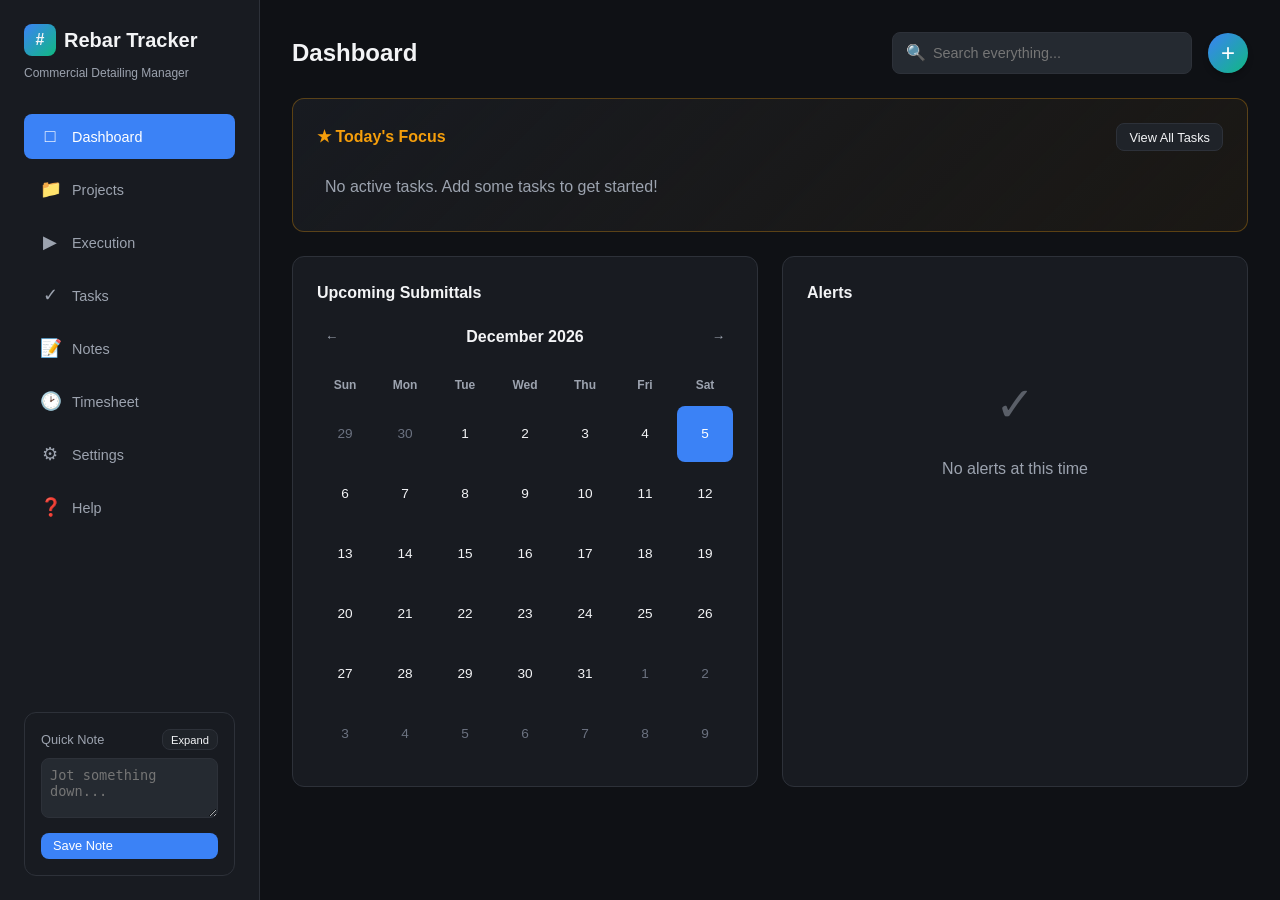
==== commit 4e71cf8c: "phase 2 start" ====
--- a/app/index.html
+++ b/app/index.html
@@ -1612,6 +1612,12 @@
                     <button class="nav-btn" data-view="projects">
                         <span class="nav-icon">&#128193;</span>
                         Projects
+                    </button>
+                </li>
+                <li class="nav-item">
+                    <button class="nav-btn" data-view="execution">
+                        <span class="nav-icon">&#9654;</span>
+                        Execution
                     </button>
                 </li>
                 <li class="nav-item">
@@ -1739,6 +1745,7 @@
 
                 <div class="tabs">
                     <button class="tab-btn active" data-tab="scopes">Scopes</button>
+                    <button class="tab-btn" data-tab="material-requests">Material Requests</button>
                     <button class="tab-btn" data-tab="rfis">RFIs</button>
                     <button class="tab-btn" data-tab="change-orders">Change Orders</button>
                 </div>
@@ -1751,6 +1758,17 @@
                     </div>
                     <div id="scopes-list">
                         <!-- Scopes populated by JS -->
+                    </div>
+                </div>
+
+                <!-- Material Requests Tab -->
+                <div id="material-requests-tab" class="tab-content">
+                    <div class="card-header">
+                        <h2 class="card-title">Material Requests</h2>
+                        <button class="btn btn-primary btn-sm" id="add-mr-btn">+ Add Material Request</button>
+                    </div>
+                    <div id="material-requests-list">
+                        <!-- Material Requests populated by JS -->
                     </div>
                 </div>
 
@@ -1935,6 +1953,16 @@
                 </div>
             </div>
 
+            <!-- Execution View -->
+            <div id="execution-view" class="view">
+                <div class="page-header">
+                    <h1 class="page-title">Execution Queues</h1>
+                </div>
+                <div id="execution-content">
+                    <!-- Queues populated by JS -->
+                </div>
+            </div>
+
             <!-- Settings View -->
             <div id="settings-view" class="view">
                 <div class="page-header">
@@ -2101,8 +2129,8 @@
                 </div>
                 <div class="form-row">
                     <div class="form-group">
-                        <label class="form-label" for="scope-est-tons">Estimated Tons</label>
-                        <input type="number" step="0.01" class="form-input" id="scope-est-tons" required>
+                        <label class="form-label" for="scope-est-lbs">Estimated lbs</label>
+                        <input type="number" step="1" class="form-input" id="scope-est-lbs" required>
                     </div>
                     <div class="form-group">
                         <label class="form-label" for="scope-hours-budget">Hours Budget</label>
@@ -2131,35 +2159,19 @@
                     <label class="form-label" for="submittal-title">Title</label>
                     <input type="text" class="form-input" id="submittal-title" required>
                 </div>
+                <div class="form-group">
+                    <label class="form-label" for="submittal-weight">Detailed Weight (lbs)</label>
+                    <input type="number" step="1" class="form-input" id="submittal-weight" value="0">
+                </div>
                 <div class="form-row">
                     <div class="form-group">
-                        <label class="form-label" for="submittal-status">Status</label>
-                        <select class="form-select" id="submittal-status">
-                            <option value="Drafting">Drafting</option>
-                            <option value="Submitted">Submitted</option>
-                            <option value="Returned Approved">Returned Approved</option>
-                            <option value="Revise & Resubmit">Revise & Resubmit</option>
-                            <option value="Released">Released</option>
-                        </select>
+                        <label class="form-label" for="submittal-target-date">Target Submit Date</label>
+                        <input type="date" class="form-input" id="submittal-target-date">
                     </div>
                     <div class="form-group">
-                        <label class="form-label" for="submittal-rev">Revision</label>
-                        <input type="text" class="form-input" id="submittal-rev" value="0">
-                    </div>
-                </div>
-                <div class="form-row">
-                    <div class="form-group">
-                        <label class="form-label" for="submittal-target-date">Target Date</label>
-                        <input type="date" class="form-input" id="submittal-target-date">
-                    </div>
-                    <div class="form-group">
-                        <label class="form-label" for="submittal-sent-date">Sent Date</label>
-                        <input type="date" class="form-input" id="submittal-sent-date">
-                    </div>
-                </div>
-                <div class="form-group" id="release-date-group" style="display: none;">
-                    <label class="form-label" for="submittal-release-date">Release Date</label>
-                    <input type="date" class="form-input" id="submittal-release-date">
+                        <label class="form-label" for="submittal-target-release-date">Target Release Date</label>
+                        <input type="date" class="form-input" id="submittal-target-release-date">
+                    </div>
                 </div>
                 <div class="modal-footer">
                     <button type="button" class="btn btn-danger" id="delete-submittal-btn" style="margin-right: auto; display: none;">Delete Submittal</button>
@@ -2239,6 +2251,38 @@
                 <div class="modal-footer">
                     <button type="button" class="btn btn-secondary" data-close-modal>Cancel</button>
                     <button type="submit" class="btn btn-primary">Create Change Order</button>
+                </div>
+            </form>
+        </div>
+    </div>
+
+    <!-- Material Request Modal -->
+    <div class="modal-overlay" id="mr-modal">
+        <div class="modal">
+            <div class="modal-header">
+                <h3 class="modal-title" id="mr-modal-title">New Material Request</h3>
+                <button class="modal-close" data-close-modal>&times;</button>
+            </div>
+            <form id="mr-form">
+                <input type="hidden" id="mr-id">
+                <div class="form-group">
+                    <label class="form-label" for="mr-date-requested">Material Requested Date (MRD)</label>
+                    <input type="date" class="form-input" id="mr-date-requested" required>
+                </div>
+                <div class="form-group">
+                    <label class="form-label" for="mr-description">Description</label>
+                    <input type="text" class="form-input" id="mr-description" placeholder="e.g., Foundations rebar">
+                </div>
+                <div class="form-group">
+                    <label class="form-label">Linked Submittals</label>
+                    <div id="mr-submittal-checkboxes" style="max-height: 200px; overflow-y: auto; border: 1px solid var(--border); border-radius: 6px; padding: 0.5rem;">
+                        <!-- Populated by JS -->
+                    </div>
+                </div>
+                <div class="modal-footer">
+                    <button type="button" class="btn btn-danger" id="delete-mr-btn" style="margin-right: auto; display: none;">Delete</button>
+                    <button type="button" class="btn btn-secondary" data-close-modal>Cancel</button>
+                    <button type="submit" class="btn btn-primary" id="save-mr-btn">Save</button>
                 </div>
             </form>
         </div>
@@ -2359,2411 +2403,23 @@
     </div>
 
     <script src="backup.js"></script>
-    <script>
-        // ============================================
-        // STORE - Data Model with LocalStorage
-        // ============================================
-        const Store = {
-            STORAGE_KEY: 'rebar_tracker_data',
-            DEVICE_ID_KEY: 'detailercentral_device_id',
-
-            getDeviceId() {
-                let id = localStorage.getItem(this.DEVICE_ID_KEY);
-                if (!id) {
-                    id = crypto.randomUUID ? crypto.randomUUID() : 'id_' + Date.now() + '_' + Math.random().toString(36).substr(2, 9);
-                    localStorage.setItem(this.DEVICE_ID_KEY, id);
-                }
-                return id;
-            },
-
-            migrate(state) {
-                if (!state.app) state.app = 'DetailerCentral';
-                if (!state.schemaVersion) state.schemaVersion = 1;
-                if (!state.lastSavedAt) state.lastSavedAt = new Date().toISOString();
-                if (!state.deviceId) state.deviceId = this.getDeviceId();
-                if (!state.tasks) state.tasks = [];
-                if (!state.notes) state.notes = [];
-                if (!state.weeklyReflections) state.weeklyReflections = {};
-                return state;
-            },
-
-            getState() {
-                const data = localStorage.getItem(this.STORAGE_KEY);
-                if (data) {
-                    const state = JSON.parse(data);
-                    return this.migrate(state);
-                }
-                return { projects: [], tasks: [], notes: [], weeklyReflections: {} };
-            },
-
-            saveState(state) {
-                state.app = 'DetailerCentral';
-                state.schemaVersion = 1;
-                state.lastSavedAt = new Date().toISOString();
-                state.deviceId = this.getDeviceId();
-
-                const json = JSON.stringify(state);
-                localStorage.setItem(this.STORAGE_KEY, json);
-
-                // Trigger backup layers (non-blocking)
-                if (typeof BackupManager !== 'undefined') {
-                    BackupManager.onStateSaved(json);
-                }
-            },
-
-            generateId() {
-                return 'id_' + Date.now() + '_' + Math.random().toString(36).substr(2, 9);
-            },
-
-            // Projects
-            getProjects() {
-                return this.getState().projects;
-            },
-
-            getProject(id) {
-                return this.getProjects().find(p => p.id === id);
-            },
-
-            saveProject(project) {
-                const state = this.getState();
-                const index = state.projects.findIndex(p => p.id === project.id);
-                if (index >= 0) {
-                    // Preserve existing data when editing
-                    const existing = state.projects[index];
-                    state.projects[index] = {
-                        ...existing,
-                        name: project.name,
-                        number: project.number,
-                        client: project.client
-                    };
-                } else {
-                    project.id = this.generateId();
-                    project.rfis = [];
-                    project.changeOrders = [];
-                    project.scopes = [];
-                    state.projects.push(project);
-                }
-                this.saveState(state);
-                return state.projects[index >= 0 ? index : state.projects.length - 1];
-            },
-
-            deleteProject(id) {
-                const state = this.getState();
-                state.projects = state.projects.filter(p => p.id !== id);
-                this.saveState(state);
-            },
-
-            // Scopes
-            saveScope(projectId, scope) {
-                const state = this.getState();
-                const project = state.projects.find(p => p.id === projectId);
-                if (!project) return;
-
-                const index = project.scopes.findIndex(s => s.id === scope.id);
-                if (index >= 0) {
-                    // Preserve existing data when editing
-                    const existing = project.scopes[index];
-                    project.scopes[index] = {
-                        ...existing,
-                        name: scope.name,
-                        estimatedTons: scope.estimatedTons,
-                        hoursBudget: scope.hoursBudget
-                    };
-                } else {
-                    scope.id = this.generateId();
-                    scope.actualTons = 0;
-                    scope.hoursSpent = 0;
-                    scope.submittals = [];
-                    project.scopes.push(scope);
-                }
-                this.saveState(state);
-                return project.scopes[index >= 0 ? index : project.scopes.length - 1];
-            },
-
-            updateScopeMetric(projectId, scopeId, field, value) {
-                const state = this.getState();
-                const project = state.projects.find(p => p.id === projectId);
-                if (!project) return;
-
-                const scope = project.scopes.find(s => s.id === scopeId);
-                if (!scope) return;
-
-                scope[field] = parseFloat(value) || 0;
-                this.saveState(state);
-            },
-
-            // Submittals
-            saveSubmittal(projectId, scopeId, submittal) {
-                const state = this.getState();
-                const project = state.projects.find(p => p.id === projectId);
-                if (!project) return;
-
-                const scope = project.scopes.find(s => s.id === scopeId);
-                if (!scope) return;
-
-                const index = scope.submittals.findIndex(s => s.id === submittal.id);
-                if (index >= 0) {
-                    // Track history
-                    if (!scope.submittals[index].history) {
-                        scope.submittals[index].history = [];
-                    }
-                    if (scope.submittals[index].status !== submittal.status) {
-                        submittal.history = [...scope.submittals[index].history, {
-                            date: new Date().toISOString(),
-                            action: `Status changed to ${submittal.status}`
-                        }];
-                    }
-                    scope.submittals[index] = submittal;
-                } else {
-                    submittal.id = this.generateId();
-                    submittal.history = [{ date: new Date().toISOString(), action: 'Created' }];
-                    scope.submittals.push(submittal);
-                }
-                this.saveState(state);
-                return submittal;
-            },
-
-            // RFIs
-            saveRFI(projectId, rfi) {
-                const state = this.getState();
-                const project = state.projects.find(p => p.id === projectId);
-                if (!project) return;
-
-                const index = project.rfis.findIndex(r => r.id === rfi.id);
-                if (index >= 0) {
-                    project.rfis[index] = rfi;
-                } else {
-                    rfi.id = this.generateId();
-                    rfi.changeOrderId = null;
-                    project.rfis.push(rfi);
-                }
-                this.saveState(state);
-                return rfi;
-            },
-
-            // Change Orders
-            createChangeOrderFromRFI(projectId, rfiId, coData) {
-                const state = this.getState();
-                const project = state.projects.find(p => p.id === projectId);
-                if (!project) return;
-
-                const rfi = project.rfis.find(r => r.id === rfiId);
-                if (!rfi) return;
-
-                const co = {
-                    id: this.generateId(),
-                    rfiId: rfiId,
-                    description: coData.description,
-                    weightImpact: parseFloat(coData.weightImpact) || 0,
-                    hoursImpact: parseFloat(coData.hoursImpact) || 0,
-                    status: coData.status || 'Pending'
-                };
-
-                project.changeOrders.push(co);
-                rfi.changeOrderId = co.id;
-                rfi.status = 'Closed (CO Created)';
-
-                this.saveState(state);
-                return co;
-            },
-
-            // Delete Scope (and all its submittals)
-            deleteScope(projectId, scopeId) {
-                const state = this.getState();
-                const project = state.projects.find(p => p.id === projectId);
-                if (!project) return;
-
-                project.scopes = project.scopes.filter(s => s.id !== scopeId);
-                this.saveState(state);
-            },
-
-            // Delete Submittal
-            deleteSubmittal(projectId, scopeId, submittalId) {
-                const state = this.getState();
-                const project = state.projects.find(p => p.id === projectId);
-                if (!project) return;
-
-                const scope = project.scopes.find(s => s.id === scopeId);
-                if (!scope) return;
-
-                scope.submittals = scope.submittals.filter(s => s.id !== submittalId);
-                this.saveState(state);
-            },
-
-            // Delete RFI (and unlink any associated CO)
-            deleteRFI(projectId, rfiId) {
-                const state = this.getState();
-                const project = state.projects.find(p => p.id === projectId);
-                if (!project) return;
-
-                // Remove associated change order if exists
-                const rfi = project.rfis.find(r => r.id === rfiId);
-                if (rfi && rfi.changeOrderId) {
-                    project.changeOrders = project.changeOrders.filter(co => co.id !== rfi.changeOrderId);
-                }
-
-                project.rfis = project.rfis.filter(r => r.id !== rfiId);
-                this.saveState(state);
-            },
-
-            // Delete Change Order (and update linked RFI status)
-            deleteChangeOrder(projectId, coId) {
-                const state = this.getState();
-                const project = state.projects.find(p => p.id === projectId);
-                if (!project) return;
-
-                const co = project.changeOrders.find(c => c.id === coId);
-                if (co && co.rfiId) {
-                    const rfi = project.rfis.find(r => r.id === co.rfiId);
-                    if (rfi) {
-                        rfi.changeOrderId = null;
-                        rfi.status = 'Answered'; // Revert to Answered status
-                    }
-                }
-
-                project.changeOrders = project.changeOrders.filter(c => c.id !== coId);
-                this.saveState(state);
-            },
-
-            // Get all submittals across all projects (for calendar)
-            getAllSubmittals() {
-                const submittals = [];
-                this.getProjects().forEach(project => {
-                    project.scopes.forEach(scope => {
-                        scope.submittals.forEach(sub => {
-                            submittals.push({
-                                ...sub,
-                                projectId: project.id,
-                                projectName: project.name,
-                                scopeName: scope.name
-                            });
-                        });
-                    });
-                });
-                return submittals;
-            },
-
-            // ============================================
-            // TASKS
-            // ============================================
-            getTasks() {
-                return this.getState().tasks;
-            },
-
-            getTask(id) {
-                return this.getTasks().find(t => t.id === id);
-            },
-
-            saveTask(task) {
-                const state = this.getState();
-                const index = state.tasks.findIndex(t => t.id === task.id);
-                if (index >= 0) {
-                    state.tasks[index] = { ...state.tasks[index], ...task };
-                } else {
-                    task.id = this.generateId();
-                    task.timeSpent = 0;
-                    task.isFocus = false;
-                    task.status = task.status || 'Active';
-                    task.sortOrder = state.tasks.length;
-                    task.createdAt = new Date().toISOString();
-                    state.tasks.push(task);
-                }
-                this.saveState(state);
-                return task;
-            },
-
-            deleteTask(id) {
-                const state = this.getState();
-                state.tasks = state.tasks.filter(t => t.id !== id);
-                this.saveState(state);
-            },
-
-            updateTaskOrder(taskIds) {
-                const state = this.getState();
-                taskIds.forEach((id, index) => {
-                    const task = state.tasks.find(t => t.id === id);
-                    if (task) task.sortOrder = index;
-                });
-                this.saveState(state);
-            },
-
-            toggleTaskFocus(id) {
-                const state = this.getState();
-                // Clear other focus first
-                state.tasks.forEach(t => t.isFocus = false);
-                const task = state.tasks.find(t => t.id === id);
-                if (task) task.isFocus = true;
-                this.saveState(state);
-            },
-
-            clearFocus() {
-                const state = this.getState();
-                state.tasks.forEach(t => t.isFocus = false);
-                this.saveState(state);
-            },
-
-            completeTask(id) {
-                const state = this.getState();
-                const task = state.tasks.find(t => t.id === id);
-                if (task) {
-                    task.status = task.status === 'Done' ? 'Active' : 'Done';
-                    task.completedAt = task.status === 'Done' ? new Date().toISOString() : null;
-                    task.isFocus = false;
-                }
-                this.saveState(state);
-            },
-
-            archiveCompletedTasks() {
-                const state = this.getState();
-                state.tasks.forEach(t => {
-                    if (t.status === 'Done') t.status = 'Archived';
-                });
-                this.saveState(state);
-            },
-
-            addTimeToTask(id, seconds) {
-                const state = this.getState();
-                const task = state.tasks.find(t => t.id === id);
-                if (task) {
-                    task.timeSpent = (task.timeSpent || 0) + seconds;
-                    // If linked to a project scope, add time there too
-                    if (task.projectId && task.scopeId) {
-                        const project = state.projects.find(p => p.id === task.projectId);
-                        if (project) {
-                            const scope = project.scopes.find(s => s.id === task.scopeId);
-                            if (scope) {
-                                scope.hoursSpent = (scope.hoursSpent || 0) + (seconds / 3600);
-                            }
-                        }
-                    }
-                }
-                this.saveState(state);
-            },
-
-            getWeeklyCompletedTasks() {
-                const oneWeekAgo = new Date();
-                oneWeekAgo.setDate(oneWeekAgo.getDate() - 7);
-                return this.getTasks().filter(t =>
-                    (t.status === 'Done' || t.status === 'Archived') &&
-                    t.completedAt &&
-                    new Date(t.completedAt) >= oneWeekAgo
-                );
-            },
-
-            // ============================================
-            // NOTES
-            // ============================================
-            getNotes() {
-                return this.getState().notes;
-            },
-
-            getNote(id) {
-                return this.getNotes().find(n => n.id === id);
-            },
-
-            saveNote(note) {
-                const state = this.getState();
-                const index = state.notes.findIndex(n => n.id === note.id);
-                if (index >= 0) {
-                    state.notes[index] = { ...state.notes[index], ...note, updatedAt: new Date().toISOString() };
-                } else {
-                    note.id = this.generateId();
-                    note.createdAt = new Date().toISOString();
-                    note.updatedAt = note.createdAt;
-                    state.notes.push(note);
-                }
-                this.saveState(state);
-                return note;
-            },
-
-            deleteNote(id) {
-                const state = this.getState();
-                state.notes = state.notes.filter(n => n.id !== id);
-                this.saveState(state);
-            },
-
-            // ============================================
-            // WEEKLY REFLECTIONS
-            // ============================================
-            saveWeeklyReflection(weekKey, content) {
-                const state = this.getState();
-                state.weeklyReflections[weekKey] = content;
-                this.saveState(state);
-            },
-
-            getWeeklyReflection(weekKey) {
-                return this.getState().weeklyReflections[weekKey] || '';
-            },
-
-            // ============================================
-            // GLOBAL SEARCH
-            // ============================================
-            search(query) {
-                const results = [];
-                const q = query.toLowerCase();
-
-                // Search projects
-                this.getProjects().forEach(p => {
-                    if (p.name.toLowerCase().includes(q) || p.number.toLowerCase().includes(q)) {
-                        results.push({ type: 'Project', title: p.name, id: p.id, subtitle: p.number });
-                    }
-                    // Search RFIs
-                    p.rfis.forEach(r => {
-                        if (r.subject.toLowerCase().includes(q) || r.number.toLowerCase().includes(q)) {
-                            results.push({ type: 'RFI', title: `RFI #${r.number}: ${r.subject}`, id: r.id, projectId: p.id });
-                        }
-                    });
-                    // Search Scopes & Submittals
-                    p.scopes.forEach(s => {
-                        if (s.name.toLowerCase().includes(q)) {
-                            results.push({ type: 'Scope', title: s.name, id: s.id, projectId: p.id });
-                        }
-                        s.submittals.forEach(sub => {
-                            if (sub.title.toLowerCase().includes(q)) {
-                                results.push({ type: 'Submittal', title: sub.title, id: sub.id, projectId: p.id });
-                            }
-                        });
-                    });
-                });
-
-                // Search tasks
-                this.getTasks().forEach(t => {
-                    if (t.title.toLowerCase().includes(q)) {
-                        results.push({ type: 'Task', title: t.title, id: t.id });
-                    }
-                });
-
-                // Search notes
-                this.getNotes().forEach(n => {
-                    if (n.title.toLowerCase().includes(q) || (n.content && n.content.toLowerCase().includes(q))) {
-                        results.push({ type: 'Note', title: n.title, id: n.id });
-                    }
-                });
-
-                return results.slice(0, 10);
-            },
-
-            // ============================================
-            // TIMESHEET
-            // ============================================
-            getTimesheetData(weekStart) {
-                const weekEnd = new Date(weekStart);
-                weekEnd.setDate(weekEnd.getDate() + 6);
-                weekEnd.setHours(23, 59, 59, 999);
-
-                const tasks = this.getTasks().filter(t => {
-                    if (!t.completedAt || t.timeSpent <= 0) return false;
-                    const completed = new Date(t.completedAt);
-                    return completed >= weekStart && completed <= weekEnd;
-                });
-
-                // Group by project and day
-                const data = {};
-                const days = ['Sun', 'Mon', 'Tue', 'Wed', 'Thu', 'Fri', 'Sat'];
-
-                tasks.forEach(task => {
-                    const projectId = task.projectId || 'unassigned';
-                    const project = task.projectId ? this.getProject(task.projectId) : null;
-                    const projectName = project ? project.name : 'Unassigned Tasks';
-
-                    if (!data[projectId]) {
-                        data[projectId] = {
-                            name: projectName,
-                            days: { Sun: 0, Mon: 0, Tue: 0, Wed: 0, Thu: 0, Fri: 0, Sat: 0 },
-                            total: 0,
-                            tasks: []
-                        };
-                    }
-
-                    const completedDate = new Date(task.completedAt);
-                    const dayName = days[completedDate.getDay()];
-                    const hours = task.timeSpent / 3600;
-
-                    data[projectId].days[dayName] += hours;
-                    data[projectId].total += hours;
-                    data[projectId].tasks.push(task);
-                });
-
-                return data;
-            },
-
-            // ============================================
-            // DATA EXPORT/IMPORT
-            // ============================================
-            exportData() {
-                const state = this.getState();
-                const dataStr = JSON.stringify(state, null, 2);
-                const blob = new Blob([dataStr], { type: 'application/json' });
-                const url = URL.createObjectURL(blob);
-
-                const date = new Date().toISOString().split('T')[0];
-                const filename = `rebar-tracker-backup-${date}.json`;
-
-                const a = document.createElement('a');
-                a.href = url;
-                a.download = filename;
-                document.body.appendChild(a);
-                a.click();
-                document.body.removeChild(a);
-                URL.revokeObjectURL(url);
-
-                return filename;
-            },
-
-            importData(jsonString) {
-                try {
-                    const data = JSON.parse(jsonString);
-                    // Validate basic structure
-                    if (!data.projects || !Array.isArray(data.projects)) {
-                        throw new Error('Invalid data format: missing projects array');
-                    }
-                    // Run migrations to fill missing fields
-                    this.migrate(data);
-
-                    this.saveState(data);
-                    return true;
-                } catch (e) {
-                    console.error('Import failed:', e);
-                    return false;
-                }
-            },
-
-            clearAllData() {
-                localStorage.removeItem(this.STORAGE_KEY);
-            },
-
-            getDataStats() {
-                const state = this.getState();
-                let totalSubmittals = 0;
-                let totalRFIs = 0;
-                let totalCOs = 0;
-                let totalScopes = 0;
-
-                state.projects.forEach(p => {
-                    totalRFIs += p.rfis ? p.rfis.length : 0;
-                    totalCOs += p.changeOrders ? p.changeOrders.length : 0;
-                    totalScopes += p.scopes ? p.scopes.length : 0;
-                    if (p.scopes) {
-                        p.scopes.forEach(s => {
-                            totalSubmittals += s.submittals ? s.submittals.length : 0;
-                        });
-                    }
-                });
-
-                return {
-                    projects: state.projects.length,
-                    scopes: totalScopes,
-                    submittals: totalSubmittals,
-                    rfis: totalRFIs,
-                    changeOrders: totalCOs,
-                    tasks: state.tasks ? state.tasks.length : 0,
-                    notes: state.notes ? state.notes.length : 0
-                };
-            }
-        };
-
-        // ============================================
-        // APP - Main Application Logic
-        // ============================================
-        const App = {
-            currentProjectId: null,
-            currentCalendarDate: new Date(),
-            currentNotesCategory: 'all',
-            activeTimerTaskId: null,
-            timerInterval: null,
-            timerSeconds: 0,
-            currentTimesheetWeek: null,
-
-            init() {
-                // Set initial timesheet week to current week's Sunday
-                const now = new Date();
-                this.currentTimesheetWeek = new Date(now);
-                this.currentTimesheetWeek.setDate(now.getDate() - now.getDay());
-                this.currentTimesheetWeek.setHours(0, 0, 0, 0);
-
-                this.bindNavigation();
-                this.bindModals();
-                this.bindForms();
-                this.bindTabs();
-                this.bindTaskEvents();
-                this.bindNoteEvents();
-                this.bindSearchEvents();
-                this.bindQuickCapture();
-                this.bindTimesheetEvents();
-                this.bindSettingsEvents();
-                this.renderDashboard();
-                this.renderProjectList();
-                this.renderTasks();
-                this.renderNotes();
-                this.renderTimesheet();
-                this.renderSettings();
-
-                // Initialize backup system (non-blocking)
-                if (typeof BackupManager !== 'undefined') {
-                    BackupManager.init();
-                }
-            },
-
-            // Navigation
-            bindNavigation() {
-                document.querySelectorAll('.nav-btn').forEach(btn => {
-                    btn.addEventListener('click', (e) => {
-                        const view = e.currentTarget.dataset.view;
-                        this.showView(view);
-
-                        document.querySelectorAll('.nav-btn').forEach(b => b.classList.remove('active'));
-                        e.currentTarget.classList.add('active');
-                    });
-                });
-
-                document.getElementById('back-to-projects').addEventListener('click', () => {
-                    this.showView('projects');
-                    document.querySelectorAll('.nav-btn').forEach(b => {
-                        b.classList.toggle('active', b.dataset.view === 'projects');
-                    });
-                });
-            },
-
-            showView(viewName) {
-                document.querySelectorAll('.view').forEach(v => v.classList.remove('active'));
-                document.getElementById(`${viewName}-view`).classList.add('active');
-            },
-
-            // Tabs
-            bindTabs() {
-                document.querySelectorAll('.tab-btn').forEach(btn => {
-                    btn.addEventListener('click', (e) => {
-                        const tab = e.currentTarget.dataset.tab;
-
-                        document.querySelectorAll('.tab-btn').forEach(b => b.classList.remove('active'));
-                        e.currentTarget.classList.add('active');
-
-                        document.querySelectorAll('.tab-content').forEach(c => c.classList.remove('active'));
-                        document.getElementById(`${tab}-tab`).classList.add('active');
-                    });
-                });
-            },
-
-            // Modals
-            bindModals() {
-                document.querySelectorAll('[data-close-modal]').forEach(btn => {
-                    btn.addEventListener('click', () => {
-                        document.querySelectorAll('.modal-overlay').forEach(m => m.classList.remove('active'));
-                    });
-                });
-
-                document.querySelectorAll('.modal-overlay').forEach(overlay => {
-                    overlay.addEventListener('click', (e) => {
-                        if (e.target === overlay) {
-                            overlay.classList.remove('active');
-                        }
-                    });
-                });
-
-                document.getElementById('add-project-btn').addEventListener('click', () => {
-                    document.getElementById('project-form').reset();
-                    document.getElementById('project-id').value = '';
-                    document.getElementById('project-modal-title').textContent = 'New Project';
-                    document.getElementById('project-modal').classList.add('active');
-                });
-
-                document.getElementById('add-scope-btn').addEventListener('click', () => {
-                    document.getElementById('scope-form').reset();
-                    document.getElementById('scope-id').value = '';
-                    document.getElementById('scope-modal').classList.add('active');
-                });
-
-                document.getElementById('add-rfi-btn').addEventListener('click', () => {
-                    document.getElementById('rfi-form').reset();
-                    document.getElementById('rfi-id').value = '';
-                    document.getElementById('rfi-modal').classList.add('active');
-                });
-
-                // Submittal status change handler
-                document.getElementById('submittal-status').addEventListener('change', (e) => {
-                    const status = e.target.value;
-                    const releaseDateGroup = document.getElementById('release-date-group');
-                    const revInput = document.getElementById('submittal-rev');
-
-                    // Show release date field when status is Released
-                    releaseDateGroup.style.display = status === 'Released' ? 'block' : 'none';
-
-                    // Prompt to increment revision on Revise & Resubmit
-                    if (status === 'Revise & Resubmit') {
-                        const currentRev = parseInt(revInput.value) || 0;
-                        if (confirm(`Increment revision from ${currentRev} to ${currentRev + 1}?`)) {
-                            revInput.value = currentRev + 1;
-                        }
-                    }
-                });
-
-                // Delete submittal button handler
-                document.getElementById('delete-submittal-btn').addEventListener('click', () => {
-                    const submittalId = document.getElementById('submittal-id').value;
-                    const scopeId = document.getElementById('submittal-scope-id').value;
-                    const submittalTitle = document.getElementById('submittal-title').value;
-
-                    if (confirm(`Delete submittal "${submittalTitle}"? This cannot be undone.`)) {
-                        Store.deleteSubmittal(this.currentProjectId, scopeId, submittalId);
-                        document.getElementById('submittal-modal').classList.remove('active');
-                        this.renderProjectDetail(this.currentProjectId);
-                        this.renderDashboard();
-                    }
-                });
-            },
-
-            // Forms
-            bindForms() {
-                // Project Form
-                document.getElementById('project-form').addEventListener('submit', (e) => {
-                    e.preventDefault();
-                    const project = {
-                        id: document.getElementById('project-id').value || null,
-                        name: document.getElementById('project-name').value,
-                        number: document.getElementById('project-number').value,
-                        client: document.getElementById('project-client').value
-                    };
-                    Store.saveProject(project);
-                    document.getElementById('project-modal').classList.remove('active');
-                    this.renderProjectList();
-                });
-
-                // Scope Form
-                document.getElementById('scope-form').addEventListener('submit', (e) => {
-                    e.preventDefault();
-                    const scope = {
-                        id: document.getElementById('scope-id').value || null,
-                        name: document.getElementById('scope-name').value,
-                        estimatedTons: parseFloat(document.getElementById('scope-est-tons').value),
-                        hoursBudget: parseFloat(document.getElementById('scope-hours-budget').value)
-                    };
-                    Store.saveScope(this.currentProjectId, scope);
-                    document.getElementById('scope-modal').classList.remove('active');
-                    this.renderProjectDetail(this.currentProjectId);
-                });
-
-                // Submittal Form
-                document.getElementById('submittal-form').addEventListener('submit', (e) => {
-                    e.preventDefault();
-                    const scopeId = document.getElementById('submittal-scope-id').value;
-                    const submittal = {
-                        id: document.getElementById('submittal-id').value || null,
-                        title: document.getElementById('submittal-title').value,
-                        status: document.getElementById('submittal-status').value,
-                        currentRev: document.getElementById('submittal-rev').value,
-                        targetDate: document.getElementById('submittal-target-date').value,
-                        sentDate: document.getElementById('submittal-sent-date').value,
-                        releaseDate: document.getElementById('submittal-release-date').value
-                    };
-                    Store.saveSubmittal(this.currentProjectId, scopeId, submittal);
-                    document.getElementById('submittal-modal').classList.remove('active');
-                    this.renderProjectDetail(this.currentProjectId);
-                    this.renderDashboard();
-                });
-
-                // RFI Form
-                document.getElementById('rfi-form').addEventListener('submit', (e) => {
-                    e.preventDefault();
-                    const rfi = {
-                        id: document.getElementById('rfi-id').value || null,
-                        number: document.getElementById('rfi-number').value,
-                        subject: document.getElementById('rfi-subject').value,
-                        status: document.getElementById('rfi-status').value
-                    };
-                    Store.saveRFI(this.currentProjectId, rfi);
-                    document.getElementById('rfi-modal').classList.remove('active');
-                    this.renderProjectDetail(this.currentProjectId);
-                });
-
-                // Change Order Form
-                document.getElementById('co-form').addEventListener('submit', (e) => {
-                    e.preventDefault();
-                    const rfiId = document.getElementById('co-rfi-id').value;
-                    const coData = {
-                        description: document.getElementById('co-description').value,
-                        weightImpact: document.getElementById('co-weight-impact').value,
-                        hoursImpact: document.getElementById('co-hours-impact').value,
-                        status: document.getElementById('co-status').value
-                    };
-                    Store.createChangeOrderFromRFI(this.currentProjectId, rfiId, coData);
-                    document.getElementById('co-modal').classList.remove('active');
-                    this.renderProjectDetail(this.currentProjectId);
-                });
-            },
-
-            // Dashboard
-            renderDashboard() {
-                this.renderCalendar();
-                this.renderAlerts();
-                this.renderTodaysFocus();
-            },
-
-            renderCalendar() {
-                const grid = document.getElementById('calendar-grid');
-                const title = document.getElementById('calendar-title');
-                const date = this.currentCalendarDate;
-
-                const months = ['January', 'February', 'March', 'April', 'May', 'June',
-                               'July', 'August', 'September', 'October', 'November', 'December'];
-                title.textContent = `${months[date.getMonth()]} ${date.getFullYear()}`;
-
-                // Get submittals with target dates this month
-                const submittals = Store.getAllSubmittals();
-                const targetDates = {};
-                const today = new Date();
-                today.setHours(0, 0, 0, 0);
-
-                submittals.forEach(sub => {
-                    if (sub.targetDate) {
-                        const key = sub.targetDate;
-                        if (!targetDates[key]) {
-                            targetDates[key] = { count: 0, overdue: false };
-                        }
-                        targetDates[key].count++;
-                        const targetDate = new Date(sub.targetDate);
-                        if (targetDate < today && sub.status !== 'Released' && sub.status !== 'Returned Approved') {
-                            targetDates[key].overdue = true;
-                        }
-                    }
-                });
-
-                // Build calendar
-                const firstDay = new Date(date.getFullYear(), date.getMonth(), 1);
-                const lastDay = new Date(date.getFullYear(), date.getMonth() + 1, 0);
-                const startDay = firstDay.getDay();
-                const daysInMonth = lastDay.getDate();
-
-                const days = ['Sun', 'Mon', 'Tue', 'Wed', 'Thu', 'Fri', 'Sat'];
-                let html = days.map(d => `<div class="calendar-header">${d}</div>`).join('');
-
-                // Previous month days
-                const prevMonth = new Date(date.getFullYear(), date.getMonth(), 0);
-                for (let i = startDay - 1; i >= 0; i--) {
-                    html += `<div class="calendar-day other-month">${prevMonth.getDate() - i}</div>`;
-                }
-
-                // Current month days
-                const todayStr = today.toISOString().split('T')[0];
-                for (let day = 1; day <= daysInMonth; day++) {
-                    const dateStr = `${date.getFullYear()}-${String(date.getMonth() + 1).padStart(2, '0')}-${String(day).padStart(2, '0')}`;
-                    const isToday = dateStr === todayStr;
-                    const hasEvent = targetDates[dateStr];
-
-                    let classes = 'calendar-day';
-                    if (isToday) classes += ' today';
-                    if (hasEvent) {
-                        classes += ' has-event';
-                        if (hasEvent.overdue) classes += ' has-overdue';
-                    }
-
-                    html += `<div class="${classes}">${day}</div>`;
-                }
-
-                // Next month days
-                const remaining = 42 - (startDay + daysInMonth);
-                for (let i = 1; i <= remaining; i++) {
-                    html += `<div class="calendar-day other-month">${i}</div>`;
-                }
-
-                grid.innerHTML = html;
-
-                // Calendar navigation
-                document.getElementById('prev-month').onclick = () => {
-                    this.currentCalendarDate = new Date(date.getFullYear(), date.getMonth() - 1, 1);
-                    this.renderCalendar();
-                };
-                document.getElementById('next-month').onclick = () => {
-                    this.currentCalendarDate = new Date(date.getFullYear(), date.getMonth() + 1, 1);
-                    this.renderCalendar();
-                };
-            },
-
-            renderAlerts() {
-                const container = document.getElementById('alerts-list');
-                const submittals = Store.getAllSubmittals();
-                const today = new Date();
-                today.setHours(0, 0, 0, 0);
-
-                const alerts = [];
-
-                submittals.forEach(sub => {
-                    // Overdue
-                    if (sub.targetDate && sub.status !== 'Released' && sub.status !== 'Returned Approved') {
-                        const targetDate = new Date(sub.targetDate);
-                        if (targetDate < today) {
-                            alerts.push({
-                                type: 'overdue',
-                                title: sub.title,
-                                subtitle: `${sub.projectName} - ${sub.scopeName}`,
-                                message: `Overdue since ${sub.targetDate}`
-                            });
-                        }
-                    }
-
-                    // Action Required
-                    if (sub.status === 'Revise & Resubmit') {
-                        alerts.push({
-                            type: 'action-required',
-                            title: sub.title,
-                            subtitle: `${sub.projectName} - ${sub.scopeName}`,
-                            message: 'Revise & Resubmit - Action Required'
-                        });
-                    }
-                });
-
-                if (alerts.length === 0) {
-                    container.innerHTML = `
-                        <div class="empty-state">
-                            <div class="empty-state-icon">&#10003;</div>
-                            <p>No alerts at this time</p>
-                        </div>
-                    `;
-                    return;
-                }
-
-                container.innerHTML = alerts.map(alert => `
-                    <div class="alert-item ${alert.type}">
-                        <span class="alert-icon">${alert.type === 'overdue' ? '&#9888;' : '&#10071;'}</span>
-                        <div class="alert-content">
-                            <div class="alert-title">${alert.title}</div>
-                            <div class="alert-subtitle">${alert.subtitle} - ${alert.message}</div>
-                        </div>
-                    </div>
-                `).join('');
-            },
-
-            // Project List
-            renderProjectList() {
-                const container = document.getElementById('project-list');
-                const projects = Store.getProjects();
-
-                if (projects.length === 0) {
-                    container.innerHTML = `
-                        <div class="empty-state">
-                            <div class="empty-state-icon">&#128193;</div>
-                            <p>No projects yet. Click "New Project" to get started.</p>
-                        </div>
-                    `;
-                    return;
-                }
-
-                container.innerHTML = projects.map(project => {
-                    const totalEstTons = project.scopes.reduce((sum, s) => sum + (s.estimatedTons || 0), 0);
-                    const totalActTons = project.scopes.reduce((sum, s) => sum + (s.actualTons || 0), 0);
-                    const totalSubmittals = project.scopes.reduce((sum, s) => sum + s.submittals.length, 0);
-
-                    return `
-                        <li class="project-item" data-project-id="${project.id}">
-                            <div class="project-info">
-                                <div class="project-name">${project.name}</div>
-                                <div class="project-meta">${project.number} | ${project.client}</div>
-                            </div>
-                            <div class="project-stats">
-                                <div>
-                                    <div class="stat-value">${totalEstTons.toFixed(1)}</div>
-                                    <div class="stat-label">Est. Tons</div>
-                                </div>
-                                <div>
-                                    <div class="stat-value">${project.scopes.length}</div>
-                                    <div class="stat-label">Scopes</div>
-                                </div>
-                                <div>
-                                    <div class="stat-value">${totalSubmittals}</div>
-                                    <div class="stat-label">Submittals</div>
-                                </div>
-                            </div>
-                            <div class="actions-cell" style="margin-left: 1rem;">
-                                <button class="btn btn-sm btn-secondary edit-project-btn" data-project-id="${project.id}">Edit</button>
-                                <button class="btn btn-sm btn-danger delete-project-btn" data-project-id="${project.id}">Delete</button>
-                            </div>
-                        </li>
-                    `;
-                }).join('');
-
-                // Bind click events for opening project
-                container.querySelectorAll('.project-item').forEach(item => {
-                    item.addEventListener('click', (e) => {
-                        // Don't open if clicking on action buttons
-                        if (e.target.closest('.actions-cell')) return;
-                        const projectId = item.dataset.projectId;
-                        this.renderProjectDetail(projectId);
-                        this.showView('project-detail');
-                        document.querySelectorAll('.nav-btn').forEach(b => b.classList.remove('active'));
-                    });
-                });
-
-                // Bind edit project buttons
-                container.querySelectorAll('.edit-project-btn').forEach(btn => {
-                    btn.addEventListener('click', (e) => {
-                        e.stopPropagation();
-                        const projectId = btn.dataset.projectId;
-                        const project = Store.getProject(projectId);
-                        if (project) {
-                            document.getElementById('project-id').value = project.id;
-                            document.getElementById('project-name').value = project.name;
-                            document.getElementById('project-number').value = project.number;
-                            document.getElementById('project-client').value = project.client;
-                            document.getElementById('project-modal-title').textContent = 'Edit Project';
-                            document.getElementById('project-modal').classList.add('active');
-                        }
-                    });
-                });
-
-                // Bind delete project buttons
-                container.querySelectorAll('.delete-project-btn').forEach(btn => {
-                    btn.addEventListener('click', (e) => {
-                        e.stopPropagation();
-                        const projectId = btn.dataset.projectId;
-                        const project = Store.getProject(projectId);
-                        if (project && confirm(`Delete project "${project.name}" and all its scopes, submittals, RFIs, and change orders? This cannot be undone.`)) {
-                            Store.deleteProject(projectId);
-                            this.renderProjectList();
-                            this.renderDashboard();
-                        }
-                    });
-                });
-            },
-
-            // Project Detail
-            renderProjectDetail(projectId) {
-                this.currentProjectId = projectId;
-                const project = Store.getProject(projectId);
-                if (!project) return;
-
-                // Header
-                const totalEstTons = project.scopes.reduce((sum, s) => sum + (s.estimatedTons || 0), 0);
-                const totalActTons = project.scopes.reduce((sum, s) => sum + (s.actualTons || 0), 0);
-                const totalEstHours = project.scopes.reduce((sum, s) => sum + (s.hoursBudget || 0), 0);
-                const totalActHours = project.scopes.reduce((sum, s) => sum + (s.hoursSpent || 0), 0);
-
-                const weightVariance = totalEstTons > 0 ? ((totalActTons - totalEstTons) / totalEstTons * 100) : 0;
-                const hoursVariance = totalEstHours > 0 ? ((totalActHours - totalEstHours) / totalEstHours * 100) : 0;
-
-                document.getElementById('project-header').innerHTML = `
-                    <div class="project-header-top">
-                        <div>
-                            <h1 class="project-title">${project.name}</h1>
-                            <p class="project-subtitle">${project.number} | ${project.client}</p>
-                            <div style="margin-top: 0.75rem;" class="actions-cell">
-                                <button class="btn btn-sm btn-secondary" id="edit-current-project-btn">Edit Project</button>
-                                <button class="btn btn-sm btn-danger" id="delete-current-project-btn">Delete Project</button>
-                            </div>
-                        </div>
-                        <div class="project-aggregate-stats">
-                            <div class="aggregate-stat">
-                                <div class="aggregate-value">${totalEstTons.toFixed(1)}</div>
-                                <div class="aggregate-label">Est. Tons</div>
-                            </div>
-                            <div class="aggregate-stat">
-                                <div class="aggregate-value ${weightVariance > 0 ? 'variance-positive' : 'variance-negative'}">${totalActTons.toFixed(1)}</div>
-                                <div class="aggregate-label">Actual Tons (${weightVariance >= 0 ? '+' : ''}${weightVariance.toFixed(1)}%)</div>
-                            </div>
-                            <div class="aggregate-stat">
-                                <div class="aggregate-value">${totalEstHours.toFixed(1)}</div>
-                                <div class="aggregate-label">Est. Hours</div>
-                            </div>
-                            <div class="aggregate-stat">
-                                <div class="aggregate-value ${hoursVariance > 0 ? 'variance-positive' : 'variance-negative'}">${totalActHours.toFixed(1)}</div>
-                                <div class="aggregate-label">Actual Hours (${hoursVariance >= 0 ? '+' : ''}${hoursVariance.toFixed(1)}%)</div>
-                            </div>
-                        </div>
-                    </div>
-                `;
-
-                // Bind edit/delete project buttons in header
-                document.getElementById('edit-current-project-btn').addEventListener('click', () => {
-                    document.getElementById('project-id').value = project.id;
-                    document.getElementById('project-name').value = project.name;
-                    document.getElementById('project-number').value = project.number;
-                    document.getElementById('project-client').value = project.client;
-                    document.getElementById('project-modal-title').textContent = 'Edit Project';
-                    document.getElementById('project-modal').classList.add('active');
-                });
-
-                document.getElementById('delete-current-project-btn').addEventListener('click', () => {
-                    if (confirm(`Delete project "${project.name}" and all its scopes, submittals, RFIs, and change orders? This cannot be undone.`)) {
-                        Store.deleteProject(project.id);
-                        this.showView('projects');
-                        this.renderProjectList();
-                        this.renderDashboard();
-                        document.querySelectorAll('.nav-btn').forEach(b => {
-                            b.classList.toggle('active', b.dataset.view === 'projects');
-                        });
-                    }
-                });
-
-                // Scopes
-                this.renderScopes(project);
-
-                // RFIs
-                this.renderRFIs(project);
-
-                // Change Orders
-                this.renderChangeOrders(project);
-            },
-
-            renderScopes(project) {
-                const container = document.getElementById('scopes-list');
-
-                if (project.scopes.length === 0) {
-                    container.innerHTML = `
-                        <div class="empty-state">
-                            <div class="empty-state-icon">&#128196;</div>
-                            <p>No scopes yet. Click "Add Scope" to create one.</p>
-                        </div>
-                    `;
-                    return;
-                }
-
-                container.innerHTML = project.scopes.map(scope => {
-                    const weightVariance = scope.estimatedTons > 0
-                        ? ((scope.actualTons - scope.estimatedTons) / scope.estimatedTons * 100)
-                        : 0;
-                    const hoursVariance = scope.hoursBudget > 0
-                        ? ((scope.hoursSpent - scope.hoursBudget) / scope.hoursBudget * 100)
-                        : 0;
-
-                    return `
-                        <div class="scope-item" data-scope-id="${scope.id}">
-                            <div class="scope-header">
-                                <span class="scope-toggle">&#9654;</span>
-                                <span class="scope-name">${scope.name}</span>
-                                <button class="btn btn-sm btn-secondary edit-scope-btn" data-scope-id="${scope.id}" style="margin-right: 0.5rem;">Edit</button>
-                                <button class="btn btn-sm btn-danger delete-scope-btn" data-scope-id="${scope.id}" style="margin-right: 1rem;">Delete</button>
-                                <div class="scope-metrics">
-                                    <div class="scope-metric">
-                                        <div class="metric-label">Est. Tons</div>
-                                        <div class="metric-value">${scope.estimatedTons}</div>
-                                    </div>
-                                    <div class="scope-metric">
-                                        <div class="metric-label">Actual Tons</div>
-                                        <div class="metric-value">
-                                            <input type="number" step="0.01" class="form-input-inline actual-tons-input"
-                                                   value="${scope.actualTons}" data-scope-id="${scope.id}">
-                                        </div>
-                                    </div>
-                                    <div class="scope-metric">
-                                        <div class="metric-label">Variance</div>
-                                        <div class="metric-value ${weightVariance > 0 ? 'variance-positive' : 'variance-negative'}">
-                                            ${weightVariance >= 0 ? '+' : ''}${weightVariance.toFixed(1)}%
-                                        </div>
-                                    </div>
-                                    <div class="scope-metric">
-                                        <div class="metric-label">Hours Budget</div>
-                                        <div class="metric-value">${scope.hoursBudget}</div>
-                                    </div>
-                                    <div class="scope-metric">
-                                        <div class="metric-label">Hours Spent</div>
-                                        <div class="metric-value">
-                                            <input type="number" step="0.5" class="form-input-inline hours-spent-input"
-                                                   value="${scope.hoursSpent}" data-scope-id="${scope.id}">
-                                        </div>
-                                    </div>
-                                </div>
-                            </div>
-                            <div class="scope-body">
-                                <div style="display: flex; justify-content: space-between; align-items: center; margin: 1rem 0 0.5rem;">
-                                    <strong>Submittals</strong>
-                                    <button class="btn btn-sm btn-primary add-submittal-btn" data-scope-id="${scope.id}">+ Add Submittal</button>
-                                </div>
-                                ${scope.submittals.length === 0 ? '<p style="color: var(--text-muted); font-size: 0.85rem;">No submittals yet.</p>' : `
-                                    <table class="submittals-table">
-                                        <thead>
-                                            <tr>
-                                                <th>Title</th>
-                                                <th>Rev</th>
-                                                <th>Status</th>
-                                                <th>Target</th>
-                                                <th>Sent</th>
-                                                <th>Actions</th>
-                                            </tr>
-                                        </thead>
-                                        <tbody>
-                                            ${scope.submittals.map(sub => `
-                                                <tr>
-                                                    <td>${sub.title}</td>
-                                                    <td>${sub.currentRev}</td>
-                                                    <td><span class="badge badge-${this.getStatusClass(sub.status)}">${sub.status}</span></td>
-                                                    <td>${sub.targetDate || '-'}</td>
-                                                    <td>${sub.sentDate || '-'}</td>
-                                                    <td>
-                                                        <button class="btn btn-sm btn-secondary edit-submittal-btn"
-                                                                data-scope-id="${scope.id}" data-submittal-id="${sub.id}">Edit</button>
-                                                    </td>
-                                                </tr>
-                                            `).join('')}
-                                        </tbody>
-                                    </table>
-                                `}
-                            </div>
-                        </div>
-                    `;
-                }).join('');
-
-                // Bind scope expand/collapse
-                container.querySelectorAll('.scope-header').forEach(header => {
-                    header.addEventListener('click', (e) => {
-                        if (e.target.tagName === 'INPUT' || e.target.closest('.delete-scope-btn') || e.target.closest('.edit-scope-btn')) return;
-                        const scopeItem = header.closest('.scope-item');
-                        scopeItem.classList.toggle('expanded');
-                    });
-                });
-
-                // Bind edit scope buttons
-                container.querySelectorAll('.edit-scope-btn').forEach(btn => {
-                    btn.addEventListener('click', (e) => {
-                        e.stopPropagation();
-                        const scopeId = btn.dataset.scopeId;
-                        const scope = project.scopes.find(s => s.id === scopeId);
-                        if (scope) {
-                            document.getElementById('scope-id').value = scope.id;
-                            document.getElementById('scope-name').value = scope.name;
-                            document.getElementById('scope-est-tons').value = scope.estimatedTons;
-                            document.getElementById('scope-hours-budget').value = scope.hoursBudget;
-                            document.getElementById('scope-modal').classList.add('active');
-                        }
-                    });
-                });
-
-                // Bind delete scope buttons
-                container.querySelectorAll('.delete-scope-btn').forEach(btn => {
-                    btn.addEventListener('click', (e) => {
-                        e.stopPropagation();
-                        const scopeId = btn.dataset.scopeId;
-                        const scope = project.scopes.find(s => s.id === scopeId);
-                        if (scope && confirm(`Delete scope "${scope.name}" and all its submittals? This cannot be undone.`)) {
-                            Store.deleteScope(this.currentProjectId, scopeId);
-                            this.renderProjectDetail(this.currentProjectId);
-                            this.renderDashboard();
-                        }
-                    });
-                });
-
-                // Bind inline edits
-                container.querySelectorAll('.actual-tons-input').forEach(input => {
-                    input.addEventListener('change', (e) => {
-                        Store.updateScopeMetric(this.currentProjectId, e.target.dataset.scopeId, 'actualTons', e.target.value);
-                        this.renderProjectDetail(this.currentProjectId);
-                    });
-                    input.addEventListener('click', (e) => e.stopPropagation());
-                });
-
-                container.querySelectorAll('.hours-spent-input').forEach(input => {
-                    input.addEventListener('change', (e) => {
-                        Store.updateScopeMetric(this.currentProjectId, e.target.dataset.scopeId, 'hoursSpent', e.target.value);
-                        this.renderProjectDetail(this.currentProjectId);
-                    });
-                    input.addEventListener('click', (e) => e.stopPropagation());
-                });
-
-                // Bind add submittal buttons
-                container.querySelectorAll('.add-submittal-btn').forEach(btn => {
-                    btn.addEventListener('click', (e) => {
-                        e.stopPropagation();
-                        document.getElementById('submittal-form').reset();
-                        document.getElementById('submittal-id').value = '';
-                        document.getElementById('submittal-scope-id').value = btn.dataset.scopeId;
-                        document.getElementById('submittal-modal-title').textContent = 'New Submittal';
-                        document.getElementById('release-date-group').style.display = 'none';
-                        document.getElementById('delete-submittal-btn').style.display = 'none';
-                        document.getElementById('submittal-modal').classList.add('active');
-                    });
-                });
-
-                // Bind edit submittal buttons
-                container.querySelectorAll('.edit-submittal-btn').forEach(btn => {
-                    btn.addEventListener('click', (e) => {
-                        e.stopPropagation();
-                        const scopeId = btn.dataset.scopeId;
-                        const submittalId = btn.dataset.submittalId;
-                        const scope = project.scopes.find(s => s.id === scopeId);
-                        const submittal = scope.submittals.find(s => s.id === submittalId);
-
-                        document.getElementById('submittal-id').value = submittal.id;
-                        document.getElementById('submittal-scope-id').value = scopeId;
-                        document.getElementById('submittal-title').value = submittal.title;
-                        document.getElementById('submittal-status').value = submittal.status;
-                        document.getElementById('submittal-rev').value = submittal.currentRev;
-                        document.getElementById('submittal-target-date').value = submittal.targetDate || '';
-                        document.getElementById('submittal-sent-date').value = submittal.sentDate || '';
-                        document.getElementById('submittal-release-date').value = submittal.releaseDate || '';
-                        document.getElementById('release-date-group').style.display = submittal.status === 'Released' ? 'block' : 'none';
-                        document.getElementById('delete-submittal-btn').style.display = 'block';
-                        document.getElementById('submittal-modal-title').textContent = 'Edit Submittal';
-                        document.getElementById('submittal-modal').classList.add('active');
-                    });
-                });
-            },
-
-            renderRFIs(project) {
-                const tbody = document.getElementById('rfis-table-body');
-
-                if (project.rfis.length === 0) {
-                    tbody.innerHTML = `
-                        <tr>
-                            <td colspan="5" style="text-align: center; color: var(--text-muted); padding: 2rem;">
-                                No RFIs yet. Click "Add RFI" to create one.
-                            </td>
-                        </tr>
-                    `;
-                    return;
-                }
-
-                tbody.innerHTML = project.rfis.map(rfi => {
-                    const linkedCO = project.changeOrders.find(co => co.rfiId === rfi.id);
-                    const canCreateCO = rfi.status === 'Answered' && !linkedCO;
-
-                    return `
-                        <tr>
-                            <td>${rfi.number}</td>
-                            <td>${rfi.subject}</td>
-                            <td><span class="badge badge-${this.getStatusClass(rfi.status)}">${rfi.status}</span></td>
-                            <td>${linkedCO ? 'CO Created' : '-'}</td>
-                            <td class="actions-cell">
-                                ${canCreateCO ? `
-                                    <button class="btn btn-sm btn-success create-co-btn" data-rfi-id="${rfi.id}" data-rfi-subject="${rfi.subject}">
-                                        Create CO
-                                    </button>
-                                ` : ''}
-                                <button class="btn btn-sm btn-danger delete-rfi-btn" data-rfi-id="${rfi.id}">Delete</button>
-                            </td>
-                        </tr>
-                    `;
-                }).join('');
-
-                // Bind create CO buttons
-                tbody.querySelectorAll('.create-co-btn').forEach(btn => {
-                    btn.addEventListener('click', () => {
-                        document.getElementById('co-rfi-id').value = btn.dataset.rfiId;
-                        document.getElementById('co-description').value = btn.dataset.rfiSubject;
-                        document.getElementById('co-weight-impact').value = '0';
-                        document.getElementById('co-hours-impact').value = '0';
-                        document.getElementById('co-status').value = 'Pending';
-                        document.getElementById('co-modal').classList.add('active');
-                    });
-                });
-
-                // Bind delete RFI buttons
-                tbody.querySelectorAll('.delete-rfi-btn').forEach(btn => {
-                    btn.addEventListener('click', () => {
-                        const rfiId = btn.dataset.rfiId;
-                        const rfi = project.rfis.find(r => r.id === rfiId);
-                        const hasLinkedCO = rfi && rfi.changeOrderId;
-                        const message = hasLinkedCO
-                            ? `Delete RFI #${rfi.number} and its linked Change Order? This cannot be undone.`
-                            : `Delete RFI #${rfi.number}? This cannot be undone.`;
-                        if (rfi && confirm(message)) {
-                            Store.deleteRFI(this.currentProjectId, rfiId);
-                            this.renderProjectDetail(this.currentProjectId);
-                        }
-                    });
-                });
-            },
-
-            renderChangeOrders(project) {
-                const tbody = document.getElementById('cos-table-body');
-
-                if (project.changeOrders.length === 0) {
-                    tbody.innerHTML = `
-                        <tr>
-                            <td colspan="6" style="text-align: center; color: var(--text-muted); padding: 2rem;">
-                                No change orders yet. Create one from an Answered RFI.
-                            </td>
-                        </tr>
-                    `;
-                    return;
-                }
-
-                tbody.innerHTML = project.changeOrders.map(co => {
-                    const rfi = project.rfis.find(r => r.id === co.rfiId);
-                    return `
-                        <tr>
-                            <td>${rfi ? `RFI #${rfi.number}` : '-'}</td>
-                            <td>${co.description}</td>
-                            <td>${co.weightImpact} lbs</td>
-                            <td>${co.hoursImpact} hrs</td>
-                            <td><span class="badge badge-${this.getStatusClass(co.status)}">${co.status}</span></td>
-                            <td class="actions-cell">
-                                <button class="btn btn-sm btn-danger delete-co-btn" data-co-id="${co.id}">Delete</button>
-                            </td>
-                        </tr>
-                    `;
-                }).join('');
-
-                // Bind delete CO buttons
-                tbody.querySelectorAll('.delete-co-btn').forEach(btn => {
-                    btn.addEventListener('click', () => {
-                        const coId = btn.dataset.coId;
-                        const co = project.changeOrders.find(c => c.id === coId);
-                        if (co && confirm(`Delete this Change Order? The linked RFI will revert to "Answered" status.`)) {
-                            Store.deleteChangeOrder(this.currentProjectId, coId);
-                            this.renderProjectDetail(this.currentProjectId);
-                        }
-                    });
-                });
-            },
-
-            // ============================================
-            // TASKS
-            // ============================================
-            bindTaskEvents() {
-                // Add task button
-                document.getElementById('add-task-btn').addEventListener('click', () => {
-                    this.openTaskModal();
-                });
-
-                // Task form
-                document.getElementById('task-form').addEventListener('submit', (e) => {
-                    e.preventDefault();
-                    const task = {
-                        id: document.getElementById('task-id').value || null,
-                        title: document.getElementById('task-title').value,
-                        priority: document.getElementById('task-priority').value,
-                        targetDate: document.getElementById('task-target-date').value,
-                        projectId: document.getElementById('task-project').value || null,
-                        scopeId: document.getElementById('task-scope').value || null
-                    };
-                    Store.saveTask(task);
-                    document.getElementById('task-modal').classList.remove('active');
-                    this.renderTasks();
-                    this.renderTodaysFocus();
-                });
-
-                // Delete task button
-                document.getElementById('delete-task-btn').addEventListener('click', () => {
-                    const taskId = document.getElementById('task-id').value;
-                    if (taskId && confirm('Delete this task?')) {
-                        Store.deleteTask(taskId);
-                        document.getElementById('task-modal').classList.remove('active');
-                        this.renderTasks();
-                        this.renderTodaysFocus();
-                    }
-                });
-
-                // Project dropdown change
-                document.getElementById('task-project').addEventListener('change', (e) => {
-                    const projectId = e.target.value;
-                    const scopeSelect = document.getElementById('task-scope');
-                    scopeSelect.innerHTML = '<option value="">-- No Scope --</option>';
-                    if (projectId) {
-                        const project = Store.getProject(projectId);
-                        if (project) {
-                            project.scopes.forEach(s => {
-                                scopeSelect.innerHTML += `<option value="${s.id}">${s.name}</option>`;
-                            });
-                            scopeSelect.disabled = false;
-                        }
-                    } else {
-                        scopeSelect.disabled = true;
-                    }
-                });
-
-                // Cleanup button
-                document.getElementById('cleanup-tasks-btn').addEventListener('click', () => {
-                    Store.archiveCompletedTasks();
-                    this.renderTasks();
-                });
-
-                // Weekly review button
-                document.getElementById('weekly-review-btn').addEventListener('click', () => {
-                    this.showView('weekly-review');
-                    this.renderWeeklyReview();
-                });
-
-                // Back to tasks
-                document.getElementById('back-to-tasks').addEventListener('click', () => {
-                    this.showView('tasks');
-                    document.querySelectorAll('.nav-btn').forEach(b => {
-                        b.classList.toggle('active', b.dataset.view === 'tasks');
-                    });
-                });
-
-                // Save reflection
-                document.getElementById('save-reflection-btn').addEventListener('click', () => {
-                    const weekKey = this.getCurrentWeekKey();
-                    const content = document.getElementById('weekly-reflection').value;
-                    Store.saveWeeklyReflection(weekKey, content);
-                    alert('Reflection saved!');
-                });
-            },
-
-            openTaskModal(task = null) {
-                const form = document.getElementById('task-form');
-                form.reset();
-                document.getElementById('task-id').value = '';
-                document.getElementById('delete-task-btn').style.display = 'none';
-                document.getElementById('task-modal-title').textContent = 'New Task';
-
-                // Populate projects dropdown
-                const projectSelect = document.getElementById('task-project');
-                projectSelect.innerHTML = '<option value="">-- No Project --</option>';
-                Store.getProjects().forEach(p => {
-                    projectSelect.innerHTML += `<option value="${p.id}">${p.name}</option>`;
-                });
-                document.getElementById('task-scope').disabled = true;
-
-                if (task) {
-                    document.getElementById('task-id').value = task.id;
-                    document.getElementById('task-title').value = task.title;
-                    document.getElementById('task-priority').value = task.priority;
-                    document.getElementById('task-target-date').value = task.targetDate || '';
-                    document.getElementById('task-project').value = task.projectId || '';
-                    document.getElementById('delete-task-btn').style.display = 'block';
-                    document.getElementById('task-modal-title').textContent = 'Edit Task';
-
-                    // Trigger scope dropdown population
-                    if (task.projectId) {
-                        document.getElementById('task-project').dispatchEvent(new Event('change'));
-                        setTimeout(() => {
-                            document.getElementById('task-scope').value = task.scopeId || '';
-                        }, 50);
-                    }
-                }
-
-                document.getElementById('task-modal').classList.add('active');
-            },
-
-            renderTasks() {
-                const tasks = Store.getTasks().filter(t => t.status !== 'Archived');
-                const activeTasks = tasks.filter(t => t.status === 'Active').sort((a, b) => a.sortOrder - b.sortOrder);
-                const completedTasks = tasks.filter(t => t.status === 'Done');
-
-                this.renderTaskList('active-tasks-list', activeTasks, true);
-                this.renderTaskList('completed-tasks-list', completedTasks, false);
-            },
-
-            renderTaskList(containerId, tasks, draggable) {
-                const container = document.getElementById(containerId);
-
-                if (tasks.length === 0) {
-                    container.innerHTML = `
-                        <div class="empty-state" style="padding: 2rem;">
-                            <p style="color: var(--text-muted);">No tasks here</p>
-                        </div>
-                    `;
-                    return;
-                }
-
-                container.innerHTML = tasks.map(task => {
-                    const project = task.projectId ? Store.getProject(task.projectId) : null;
-                    const timeFormatted = this.formatTime(task.timeSpent || 0);
-                    const isRunning = this.activeTimerTaskId === task.id;
-
-                    return `
-                        <div class="task-item ${task.status === 'Done' ? 'completed' : ''} ${task.isFocus ? 'focus-active' : ''}"
-                             data-task-id="${task.id}" ${draggable ? 'draggable="true"' : ''}>
-                            <div class="task-checkbox ${task.status === 'Done' ? 'checked' : ''}" data-task-id="${task.id}"></div>
-                            <div class="task-content">
-                                <div class="task-title">${task.title}</div>
-                                <div class="task-meta">
-                                    <span class="priority-badge priority-${task.priority.toLowerCase()}">${task.priority}</span>
-                                    ${task.targetDate ? `<span>Due: ${task.targetDate}</span>` : ''}
-                                    ${project ? `<span>${project.name}</span>` : ''}
-                                </div>
-                            </div>
-                            <div class="task-actions">
-                                <span class="task-timer ${isRunning ? 'running' : ''}">${timeFormatted}</span>
-                                <button class="timer-btn ${isRunning ? 'playing' : ''}" data-task-id="${task.id}" title="Start/Stop Timer">
-                                    ${isRunning ? '&#10074;&#10074;' : '&#9654;'}
-                                </button>
-                                <button class="timer-btn focus-btn ${task.isFocus ? 'active' : ''}" data-task-id="${task.id}" title="Set Focus">
-                                    &#9733;
-                                </button>
-                                <button class="btn btn-sm btn-secondary edit-task-btn" data-task-id="${task.id}">Edit</button>
-                            </div>
-                        </div>
-                    `;
-                }).join('');
-
-                // Bind events
-                this.bindTaskItemEvents(container, draggable);
-            },
-
-            bindTaskItemEvents(container, draggable) {
-                // Checkbox toggle
-                container.querySelectorAll('.task-checkbox').forEach(cb => {
-                    cb.addEventListener('click', (e) => {
-                        e.stopPropagation();
-                        Store.completeTask(cb.dataset.taskId);
-                        this.renderTasks();
-                        this.renderTodaysFocus();
-                    });
-                });
-
-                // Timer buttons
-                container.querySelectorAll('.timer-btn:not(.focus-btn)').forEach(btn => {
-                    btn.addEventListener('click', (e) => {
-                        e.stopPropagation();
-                        this.toggleTimer(btn.dataset.taskId);
-                    });
-                });
-
-                // Focus buttons
-                container.querySelectorAll('.focus-btn').forEach(btn => {
-                    btn.addEventListener('click', (e) => {
-                        e.stopPropagation();
-                        const task = Store.getTask(btn.dataset.taskId);
-                        if (task.isFocus) {
-                            Store.clearFocus();
-                        } else {
-                            Store.toggleTaskFocus(btn.dataset.taskId);
-                        }
-                        this.renderTasks();
-                        this.renderTodaysFocus();
-                    });
-                });
-
-                // Edit buttons
-                container.querySelectorAll('.edit-task-btn').forEach(btn => {
-                    btn.addEventListener('click', (e) => {
-                        e.stopPropagation();
-                        const task = Store.getTask(btn.dataset.taskId);
-                        this.openTaskModal(task);
-                    });
-                });
-
-                // Drag and drop
-                if (draggable) {
-                    container.querySelectorAll('.task-item').forEach(item => {
-                        item.addEventListener('dragstart', (e) => {
-                            item.classList.add('dragging');
-                            e.dataTransfer.setData('text/plain', item.dataset.taskId);
-                        });
-
-                        item.addEventListener('dragend', () => {
-                            item.classList.remove('dragging');
-                            document.querySelectorAll('.task-item').forEach(i => i.classList.remove('drag-over'));
-                        });
-
-                        item.addEventListener('dragover', (e) => {
-                            e.preventDefault();
-                            const dragging = container.querySelector('.dragging');
-                            if (dragging !== item) {
-                                item.classList.add('drag-over');
-                            }
-                        });
-
-                        item.addEventListener('dragleave', () => {
-                            item.classList.remove('drag-over');
-                        });
-
-                        item.addEventListener('drop', (e) => {
-                            e.preventDefault();
-                            item.classList.remove('drag-over');
-                            const draggedId = e.dataTransfer.getData('text/plain');
-                            const targetId = item.dataset.taskId;
-                            if (draggedId !== targetId) {
-                                this.reorderTasks(draggedId, targetId);
-                            }
-                        });
-                    });
-                }
-            },
-
-            reorderTasks(draggedId, targetId) {
-                const tasks = Store.getTasks().filter(t => t.status === 'Active').sort((a, b) => a.sortOrder - b.sortOrder);
-                const draggedIndex = tasks.findIndex(t => t.id === draggedId);
-                const targetIndex = tasks.findIndex(t => t.id === targetId);
-
-                const [dragged] = tasks.splice(draggedIndex, 1);
-                tasks.splice(targetIndex, 0, dragged);
-
-                Store.updateTaskOrder(tasks.map(t => t.id));
-                this.renderTasks();
-            },
-
-            toggleTimer(taskId) {
-                if (this.activeTimerTaskId === taskId) {
-                    // Stop timer
-                    clearInterval(this.timerInterval);
-                    Store.addTimeToTask(taskId, this.timerSeconds);
-                    this.activeTimerTaskId = null;
-                    this.timerSeconds = 0;
-                    this.timerInterval = null;
-                } else {
-                    // Stop any existing timer first
-                    if (this.activeTimerTaskId) {
-                        Store.addTimeToTask(this.activeTimerTaskId, this.timerSeconds);
-                        clearInterval(this.timerInterval);
-                    }
-                    // Start new timer
-                    this.activeTimerTaskId = taskId;
-                    this.timerSeconds = 0;
-                    this.timerInterval = setInterval(() => {
-                        this.timerSeconds++;
-                        this.updateTimerDisplay();
-                    }, 1000);
-                }
-                this.renderTasks();
-            },
-
-            updateTimerDisplay() {
-                if (!this.activeTimerTaskId) return;
-                const task = Store.getTask(this.activeTimerTaskId);
-                if (!task) return;
-
-                const totalSeconds = (task.timeSpent || 0) + this.timerSeconds;
-                const display = this.formatTime(totalSeconds);
-
-                document.querySelectorAll(`.task-item[data-task-id="${this.activeTimerTaskId}"] .task-timer`).forEach(el => {
-                    el.textContent = display;
-                });
-            },
-
-            formatTime(seconds) {
-                const h = Math.floor(seconds / 3600);
-                const m = Math.floor((seconds % 3600) / 60);
-                const s = seconds % 60;
-                if (h > 0) {
-                    return `${h}:${m.toString().padStart(2, '0')}:${s.toString().padStart(2, '0')}`;
-                }
-                return `${m}:${s.toString().padStart(2, '0')}`;
-            },
-
-            getCurrentWeekKey() {
-                const now = new Date();
-                const start = new Date(now);
-                start.setDate(now.getDate() - now.getDay());
-                return start.toISOString().split('T')[0];
-            },
-
-            renderWeeklyReview() {
-                const completedTasks = Store.getWeeklyCompletedTasks();
-                const totalTime = completedTasks.reduce((sum, t) => sum + (t.timeSpent || 0), 0);
-
-                // Stats
-                document.getElementById('weekly-stats').innerHTML = `
-                    <div class="weekly-stat">
-                        <div class="weekly-stat-value">${completedTasks.length}</div>
-                        <div class="weekly-stat-label">Tasks Completed</div>
-                    </div>
-                    <div class="weekly-stat">
-                        <div class="weekly-stat-value">${this.formatTime(totalTime)}</div>
-                        <div class="weekly-stat-label">Time Tracked</div>
-                    </div>
-                    <div class="weekly-stat">
-                        <div class="weekly-stat-value">${completedTasks.filter(t => t.priority === 'High').length}</div>
-                        <div class="weekly-stat-label">High Priority</div>
-                    </div>
-                    <div class="weekly-stat">
-                        <div class="weekly-stat-value">${completedTasks.filter(t => t.projectId).length}</div>
-                        <div class="weekly-stat-label">Project Tasks</div>
-                    </div>
-                `;
-
-                // Completed list
-                const container = document.getElementById('weekly-completed-list');
-                if (completedTasks.length === 0) {
-                    container.innerHTML = '<p style="color: var(--text-muted); padding: 1rem;">No tasks completed this week</p>';
-                } else {
-                    container.innerHTML = completedTasks.map(t => `
-                        <div style="padding: 0.5rem 0; border-bottom: 1px solid var(--border);">
-                            <span class="priority-badge priority-${t.priority.toLowerCase()}" style="margin-right: 0.5rem;">${t.priority}</span>
-                            ${t.title}
-                            <span style="float: right; color: var(--text-muted);">${this.formatTime(t.timeSpent || 0)}</span>
-                        </div>
-                    `).join('');
-                }
-
-                // Load reflection
-                const weekKey = this.getCurrentWeekKey();
-                document.getElementById('weekly-reflection').value = Store.getWeeklyReflection(weekKey);
-            },
-
-            // ============================================
-            // NOTES
-            // ============================================
-            bindNoteEvents() {
-                // Add note button
-                document.getElementById('add-note-btn').addEventListener('click', () => {
-                    this.openNoteModal();
-                });
-
-                // Note form
-                document.getElementById('note-form').addEventListener('submit', (e) => {
-                    e.preventDefault();
-                    const tagsInput = document.getElementById('note-tags').value;
-                    const note = {
-                        id: document.getElementById('note-id').value || null,
-                        title: document.getElementById('note-title').value,
-                        type: document.getElementById('note-type').value,
-                        content: document.getElementById('note-content').value,
-                        tags: tagsInput ? tagsInput.split(',').map(t => t.trim()).filter(t => t) : [],
-                        pinned: document.getElementById('note-pinned').checked
-                    };
-                    Store.saveNote(note);
-                    document.getElementById('note-modal').classList.remove('active');
-                    this.renderNotes();
-                });
-
-                // Delete note button
-                document.getElementById('delete-note-btn').addEventListener('click', () => {
-                    const noteId = document.getElementById('note-id').value;
-                    if (noteId && confirm('Delete this note?')) {
-                        Store.deleteNote(noteId);
-                        document.getElementById('note-modal').classList.remove('active');
-                        this.renderNotes();
-                    }
-                });
-
-                // Category filter
-                document.querySelectorAll('.notes-category').forEach(cat => {
-                    cat.addEventListener('click', () => {
-                        document.querySelectorAll('.notes-category').forEach(c => c.classList.remove('active'));
-                        cat.classList.add('active');
-                        this.currentNotesCategory = cat.dataset.category;
-                        this.renderNotes();
-                    });
-                });
-
-                // Notes search
-                document.getElementById('notes-search-input').addEventListener('input', (e) => {
-                    this.renderNotes(e.target.value);
-                });
-
-                // Quick note save
-                document.getElementById('save-quick-note-btn').addEventListener('click', () => {
-                    const content = document.getElementById('quick-note-input').value.trim();
-                    if (content) {
-                        Store.saveNote({
-                            title: content.substring(0, 50) + (content.length > 50 ? '...' : ''),
-                            type: 'QuickNote',
-                            content: content,
-                            tags: [],
-                            pinned: false
-                        });
-                        document.getElementById('quick-note-input').value = '';
-                        this.renderNotes();
-                    }
-                });
-
-                // Expand quick note button
-                document.getElementById('expand-quick-note-btn').addEventListener('click', () => {
-                    const content = document.getElementById('quick-note-input').value;
-                    document.getElementById('expanded-quick-note-input').value = content;
-                    document.getElementById('quick-note-modal').classList.add('active');
-                });
-
-                // Save expanded quick note
-                document.getElementById('save-expanded-quick-note-btn').addEventListener('click', () => {
-                    const content = document.getElementById('expanded-quick-note-input').value.trim();
-                    if (content) {
-                        Store.saveNote({
-                            title: content.substring(0, 50) + (content.length > 50 ? '...' : ''),
-                            type: 'QuickNote',
-                            content: content,
-                            tags: [],
-                            pinned: false
-                        });
-                        document.getElementById('expanded-quick-note-input').value = '';
-                        document.getElementById('quick-note-input').value = '';
-                        document.getElementById('quick-note-modal').classList.remove('active');
-                        this.renderNotes();
-                    }
-                });
-            },
-
-            openNoteModal(note = null) {
-                const form = document.getElementById('note-form');
-                form.reset();
-                document.getElementById('note-id').value = '';
-                document.getElementById('delete-note-btn').style.display = 'none';
-                document.getElementById('note-modal-title').textContent = 'New Note';
-
-                if (note) {
-                    document.getElementById('note-id').value = note.id;
-                    document.getElementById('note-title').value = note.title;
-                    document.getElementById('note-type').value = note.type;
-                    document.getElementById('note-content').value = note.content || '';
-                    document.getElementById('note-tags').value = (note.tags || []).join(', ');
-                    document.getElementById('note-pinned').checked = note.pinned;
-                    document.getElementById('delete-note-btn').style.display = 'block';
-                    document.getElementById('note-modal-title').textContent = 'Edit Note';
-                }
-
-                document.getElementById('note-modal').classList.add('active');
-            },
-
-            renderNotes(searchQuery = '') {
-                let notes = Store.getNotes();
-
-                // Update counts
-                document.getElementById('count-all').textContent = notes.length;
-                document.getElementById('count-quicknote').textContent = notes.filter(n => n.type === 'QuickNote').length;
-                document.getElementById('count-log').textContent = notes.filter(n => n.type === 'Log').length;
-                document.getElementById('count-deepdive').textContent = notes.filter(n => n.type === 'DeepDive').length;
-                document.getElementById('count-pinned').textContent = notes.filter(n => n.pinned).length;
-
-                // Filter by category
-                if (this.currentNotesCategory !== 'all') {
-                    if (this.currentNotesCategory === 'pinned') {
-                        notes = notes.filter(n => n.pinned);
-                    } else {
-                        notes = notes.filter(n => n.type === this.currentNotesCategory);
-                    }
-                }
-
-                // Filter by search
-                if (searchQuery) {
-                    const q = searchQuery.toLowerCase();
-                    notes = notes.filter(n =>
-                        n.title.toLowerCase().includes(q) ||
-                        (n.content && n.content.toLowerCase().includes(q))
-                    );
-                }
-
-                // Sort: pinned first, then by date
-                notes.sort((a, b) => {
-                    if (a.pinned && !b.pinned) return -1;
-                    if (!a.pinned && b.pinned) return 1;
-                    return new Date(b.createdAt) - new Date(a.createdAt);
-                });
-
-                const container = document.getElementById('notes-list');
-                if (notes.length === 0) {
-                    container.innerHTML = `
-                        <div class="empty-state" style="padding: 2rem;">
-                            <p style="color: var(--text-muted);">No notes found</p>
-                        </div>
-                    `;
-                    return;
-                }
-
-                container.innerHTML = notes.map(note => `
-                    <div class="note-card ${note.pinned ? 'pinned' : ''}" data-note-id="${note.id}">
-                        <div class="note-title">${note.pinned ? '&#9733; ' : ''}${note.title}</div>
-                        <div class="note-preview">${(note.content || '').substring(0, 100)}</div>
-                        <div class="note-footer">
-                            <span class="note-type-badge ${note.type.toLowerCase()}">${note.type}</span>
-                            <div class="note-tags">
-                                ${(note.tags || []).slice(0, 3).map(t => `<span class="note-tag">${t}</span>`).join('')}
-                            </div>
-                            <span>${new Date(note.createdAt).toLocaleDateString()}</span>
-                        </div>
-                    </div>
-                `).join('');
-
-                // Bind click to edit
-                container.querySelectorAll('.note-card').forEach(card => {
-                    card.addEventListener('click', () => {
-                        const note = Store.getNote(card.dataset.noteId);
-                        this.openNoteModal(note);
-                    });
-                });
-            },
-
-            // ============================================
-            // SEARCH & QUICK CAPTURE
-            // ============================================
-            bindSearchEvents() {
-                const input = document.getElementById('global-search-input');
-                const results = document.getElementById('search-results');
-
-                input.addEventListener('input', (e) => {
-                    const query = e.target.value.trim();
-                    if (query.length < 2) {
-                        results.style.display = 'none';
-                        return;
-                    }
-
-                    const searchResults = Store.search(query);
-                    if (searchResults.length === 0) {
-                        results.innerHTML = '<div class="search-result-item"><span style="color: var(--text-muted);">No results found</span></div>';
-                    } else {
-                        results.innerHTML = searchResults.map(r => `
-                            <div class="search-result-item" data-type="${r.type}" data-id="${r.id}" data-project-id="${r.projectId || ''}">
-                                <div class="search-result-type">${r.type}</div>
-                                <div class="search-result-title">${r.title}</div>
-                            </div>
-                        `).join('');
-                    }
-                    results.style.display = 'block';
-
-                    // Bind clicks
-                    results.querySelectorAll('.search-result-item').forEach(item => {
-                        item.addEventListener('click', () => {
-                            const type = item.dataset.type;
-                            const id = item.dataset.id;
-                            const projectId = item.dataset.projectId;
-
-                            if (type === 'Project') {
-                                this.renderProjectDetail(id);
-                                this.showView('project-detail');
-                            } else if (type === 'Task') {
-                                this.showView('tasks');
-                                document.querySelectorAll('.nav-btn').forEach(b => b.classList.toggle('active', b.dataset.view === 'tasks'));
-                            } else if (type === 'Note') {
-                                this.showView('notes');
-                                document.querySelectorAll('.nav-btn').forEach(b => b.classList.toggle('active', b.dataset.view === 'notes'));
-                            } else if (projectId) {
-                                this.renderProjectDetail(projectId);
-                                this.showView('project-detail');
-                            }
-
-                            results.style.display = 'none';
-                            input.value = '';
-                        });
-                    });
-                });
-
-                input.addEventListener('blur', () => {
-                    setTimeout(() => results.style.display = 'none', 200);
-                });
-            },
-
-            bindQuickCapture() {
-                const btn = document.getElementById('quick-capture-btn');
-                const menu = document.getElementById('quick-capture-menu');
-
-                btn.addEventListener('click', (e) => {
-                    e.stopPropagation();
-                    menu.classList.toggle('active');
-                });
-
-                document.addEventListener('click', () => {
-                    menu.classList.remove('active');
-                });
-
-                menu.querySelectorAll('.quick-capture-item').forEach(item => {
-                    item.addEventListener('click', () => {
-                        const action = item.dataset.action;
-                        if (action === 'task') {
-                            this.openTaskModal();
-                        } else if (action === 'note') {
-                            this.openNoteModal();
-                        }
-                        menu.classList.remove('active');
-                    });
-                });
-            },
-
-            // ============================================
-            // DASHBOARD - TODAY'S FOCUS
-            // ============================================
-            renderTodaysFocus() {
-                const tasks = Store.getTasks()
-                    .filter(t => t.status === 'Active')
-                    .sort((a, b) => {
-                        // Focus first, then by priority, then by sortOrder
-                        if (a.isFocus && !b.isFocus) return -1;
-                        if (!a.isFocus && b.isFocus) return 1;
-                        const priorityOrder = { High: 0, Med: 1, Low: 2 };
-                        if (priorityOrder[a.priority] !== priorityOrder[b.priority]) {
-                            return priorityOrder[a.priority] - priorityOrder[b.priority];
-                        }
-                        return a.sortOrder - b.sortOrder;
-                    })
-                    .slice(0, 3);
-
-                const container = document.getElementById('todays-focus-list');
-
-                if (tasks.length === 0) {
-                    container.innerHTML = '<p style="color: var(--text-muted); padding: 0.5rem;">No active tasks. Add some tasks to get started!</p>';
-                    return;
-                }
-
-                container.innerHTML = tasks.map(task => `
-                    <div class="focus-task-mini ${task.isFocus ? 'focus-active' : ''}" style="${task.isFocus ? 'border: 1px solid var(--warning); background: rgba(245, 158, 11, 0.1);' : ''}">
-                        <span class="priority-badge priority-${task.priority.toLowerCase()}">${task.priority}</span>
-                        <span style="flex: 1; font-weight: 500;">${task.isFocus ? '&#9733; ' : ''}${task.title}</span>
-                        <span style="color: var(--text-muted); font-size: 0.8rem;">${this.formatTime(task.timeSpent || 0)}</span>
-                    </div>
-                `).join('');
-            },
-
-            // ============================================
-            // TIMESHEET
-            // ============================================
-            bindTimesheetEvents() {
-                document.getElementById('prev-week-btn').addEventListener('click', () => {
-                    this.currentTimesheetWeek.setDate(this.currentTimesheetWeek.getDate() - 7);
-                    this.renderTimesheet();
-                });
-
-                document.getElementById('next-week-btn').addEventListener('click', () => {
-                    this.currentTimesheetWeek.setDate(this.currentTimesheetWeek.getDate() + 7);
-                    this.renderTimesheet();
-                });
-            },
-
-            renderTimesheet() {
-                const weekStart = new Date(this.currentTimesheetWeek);
-                const weekEnd = new Date(weekStart);
-                weekEnd.setDate(weekEnd.getDate() + 6);
-
-                // Format week title
-                const options = { month: 'short', day: 'numeric', year: 'numeric' };
-                const title = `Week of ${weekStart.toLocaleDateString('en-US', options)}`;
-                document.getElementById('timesheet-week-title').textContent = title;
-
-                // Get timesheet data
-                const data = Store.getTimesheetData(weekStart);
-                const projects = Object.values(data);
-
-                // Calculate totals
-                let totalHours = 0;
-                const dayTotals = { Sun: 0, Mon: 0, Tue: 0, Wed: 0, Thu: 0, Fri: 0, Sat: 0 };
-
-                projects.forEach(p => {
-                    totalHours += p.total;
-                    Object.keys(p.days).forEach(day => {
-                        dayTotals[day] += p.days[day];
-                    });
-                });
-
-                // Render summary
-                document.getElementById('timesheet-summary').innerHTML = `
-                    <div class="timesheet-summary-card">
-                        <div class="timesheet-summary-value">${totalHours.toFixed(1)}</div>
-                        <div class="timesheet-summary-label">Total Hours</div>
-                    </div>
-                    <div class="timesheet-summary-card">
-                        <div class="timesheet-summary-value">${projects.length}</div>
-                        <div class="timesheet-summary-label">Projects Worked</div>
-                    </div>
-                    <div class="timesheet-summary-card">
-                        <div class="timesheet-summary-value">${projects.reduce((sum, p) => sum + p.tasks.length, 0)}</div>
-                        <div class="timesheet-summary-label">Tasks Completed</div>
-                    </div>
-                `;
-
-                // Build day headers with dates
-                const days = ['Sun', 'Mon', 'Tue', 'Wed', 'Thu', 'Fri', 'Sat'];
-                const dayHeaders = days.map((day, i) => {
-                    const d = new Date(weekStart);
-                    d.setDate(d.getDate() + i);
-                    return `<th class="day-header">${day}<br><span style="font-weight: 400; font-size: 0.7rem;">${d.getMonth() + 1}/${d.getDate()}</span></th>`;
-                }).join('');
-
-                // Render grid
-                const grid = document.getElementById('timesheet-grid');
-
-                if (projects.length === 0) {
-                    grid.innerHTML = `
-                        <thead>
-                            <tr>
-                                <th class="project-header">Project</th>
-                                ${dayHeaders}
-                                <th class="day-header">Total</th>
-                            </tr>
-                        </thead>
-                        <tbody>
-                            <tr>
-                                <td colspan="9" style="text-align: center; color: var(--text-muted); padding: 2rem;">
-                                    No time tracked this week
-                                </td>
-                            </tr>
-                        </tbody>
-                    `;
-                } else {
-                    grid.innerHTML = `
-                        <thead>
-                            <tr>
-                                <th class="project-header">Project</th>
-                                ${dayHeaders}
-                                <th class="day-header">Total</th>
-                            </tr>
-                        </thead>
-                        <tbody>
-                            ${projects.map(p => `
-                                <tr>
-                                    <td class="project-name">${p.name}</td>
-                                    ${days.map(day => `
-                                        <td class="${p.days[day] > 0 ? 'has-hours' : ''}">${p.days[day] > 0 ? p.days[day].toFixed(1) : '-'}</td>
-                                    `).join('')}
-                                    <td class="has-hours">${p.total.toFixed(1)}</td>
-                                </tr>
-                            `).join('')}
-                            <tr class="total-row">
-                                <td class="project-name">TOTAL</td>
-                                ${days.map(day => `
-                                    <td>${dayTotals[day] > 0 ? dayTotals[day].toFixed(1) : '-'}</td>
-                                `).join('')}
-                                <td>${totalHours.toFixed(1)}</td>
-                            </tr>
-                        </tbody>
-                    `;
-                }
-
-                // Render task log
-                const allTasks = projects.flatMap(p => p.tasks).sort((a, b) => new Date(b.completedAt) - new Date(a.completedAt));
-                const taskLog = document.getElementById('timesheet-task-log');
-
-                if (allTasks.length === 0) {
-                    taskLog.innerHTML = '<p style="color: var(--text-muted); padding: 1rem;">No tasks completed this week</p>';
-                } else {
-                    taskLog.innerHTML = allTasks.map(task => {
-                        const project = task.projectId ? Store.getProject(task.projectId) : null;
-                        const completedDate = new Date(task.completedAt);
-                        return `
-                            <div style="display: flex; justify-content: space-between; padding: 0.75rem 0; border-bottom: 1px solid var(--border);">
-                                <div>
-                                    <span class="priority-badge priority-${task.priority.toLowerCase()}" style="margin-right: 0.5rem;">${task.priority}</span>
-                                    <strong>${task.title}</strong>
-                                    ${project ? `<span style="color: var(--text-muted); margin-left: 0.5rem;">- ${project.name}</span>` : ''}
-                                </div>
-                                <div style="text-align: right; color: var(--text-muted); font-size: 0.85rem;">
-                                    <div>${this.formatTime(task.timeSpent || 0)}</div>
-                                    <div>${completedDate.toLocaleDateString()}</div>
-                                </div>
-                            </div>
-                        `;
-                    }).join('');
-                }
-            },
-
-            // ============================================
-            // SETTINGS
-            // ============================================
-            bindSettingsEvents() {
-                // Export
-                document.getElementById('export-data-btn').addEventListener('click', () => {
-                    const filename = Store.exportData();
-                    alert(`Data exported successfully!\nFile: ${filename}`);
-                });
-
-                // Import
-                document.getElementById('import-data-input').addEventListener('change', (e) => {
-                    const file = e.target.files[0];
-                    if (!file) return;
-
-                    if (!confirm('This will replace ALL your current data. Are you sure you want to import?')) {
-                        e.target.value = '';
-                        return;
-                    }
-
-                    const reader = new FileReader();
-                    reader.onload = (event) => {
-                        const success = Store.importData(event.target.result);
-                        if (success) {
-                            alert('Data imported successfully! Refreshing...');
-                            window.location.reload();
-                        } else {
-                            alert('Import failed! The file may be corrupted or in the wrong format.');
-                        }
-                    };
-                    reader.readAsText(file);
-                    e.target.value = '';
-                });
-
-                // Clear
-                document.getElementById('clear-data-btn').addEventListener('click', () => {
-                    if (confirm('Are you absolutely sure? This will permanently delete ALL data!')) {
-                        if (confirm('This is your last chance! Type "DELETE" in the next prompt to confirm.')) {
-                            const input = prompt('Type DELETE to confirm:');
-                            if (input === 'DELETE') {
-                                Store.clearAllData();
-                                alert('All data cleared. Refreshing...');
-                                window.location.reload();
-                            } else {
-                                alert('Deletion cancelled.');
-                            }
-                        }
-                    }
-                });
-
-                // === Auto Backup Events ===
-                if (typeof BackupManager !== 'undefined') {
-                    const settings = BackupManager.getSettings();
-
-                    // Restore UI from saved settings
-                    document.getElementById('auto-backup-toggle').checked = settings.enabled;
-                    document.getElementById('backup-frequency').value = String(settings.frequencyMinutes);
-                    document.getElementById('backup-retention').value = String(settings.maxSnapshots);
-
-                    // Choose folder
-                    document.getElementById('choose-backup-folder-btn').addEventListener('click', async () => {
-                        const handle = await BackupManager.fileBackup.chooseFolder();
-                        if (handle) {
-                            BackupManager.updateStatusUI();
-                        }
-                    });
-
-                    // Enable toggle
-                    document.getElementById('auto-backup-toggle').addEventListener('change', (e) => {
-                        const s = BackupManager.getSettings();
-                        s.enabled = e.target.checked;
-                        BackupManager.saveSettings(s);
-                        BackupManager.updateStatusUI();
-                    });
-
-                    // Frequency
-                    document.getElementById('backup-frequency').addEventListener('change', (e) => {
-                        const s = BackupManager.getSettings();
-                        s.frequencyMinutes = parseInt(e.target.value, 10);
-                        BackupManager.saveSettings(s);
-                    });
-
-                    // Retention
-                    document.getElementById('backup-retention').addEventListener('change', (e) => {
-                        const s = BackupManager.getSettings();
-                        s.maxSnapshots = parseInt(e.target.value, 10);
-                        BackupManager.saveSettings(s);
-                    });
-
-                    // Backup Now
-                    document.getElementById('backup-now-btn').addEventListener('click', () => {
-                        BackupManager.forceBackup();
-                    });
-
-                    // Forget Folder
-                    document.getElementById('clear-backup-folder-btn').addEventListener('click', async () => {
-                        if (confirm('Remove the backup folder binding? Existing backup files will not be deleted.')) {
-                            await BackupManager.fileBackup.clearDirHandle();
-                            const s = BackupManager.getSettings();
-                            s.enabled = false;
-                            BackupManager.saveSettings(s);
-                            document.getElementById('auto-backup-toggle').checked = false;
-                            BackupManager.updateStatusUI();
-                        }
-                    });
-                }
-            },
-
-            renderSettings() {
-                const stats = Store.getDataStats();
-                document.getElementById('data-stats').innerHTML = `
-                    <div class="data-stat">
-                        <div class="data-stat-value">${stats.projects}</div>
-                        <div class="data-stat-label">Projects</div>
-                    </div>
-                    <div class="data-stat">
-                        <div class="data-stat-value">${stats.scopes}</div>
-                        <div class="data-stat-label">Scopes</div>
-                    </div>
-                    <div class="data-stat">
-                        <div class="data-stat-value">${stats.tasks}</div>
-                        <div class="data-stat-label">Tasks</div>
-                    </div>
-                    <div class="data-stat">
-                        <div class="data-stat-value">${stats.notes}</div>
-                        <div class="data-stat-label">Notes</div>
-                    </div>
-                `;
-            },
-
-            getStatusClass(status) {
-                const map = {
-                    'Drafting': 'drafting',
-                    'Submitted': 'submitted',
-                    'Sent': 'sent',
-                    'Pending': 'pending',
-                    'Returned Approved': 'approved',
-                    'Released': 'released',
-                    'Answered': 'answered',
-                    'Approved': 'approved',
-                    'Revise & Resubmit': 'revise',
-                    'Closed (CO Created)': 'approved',
-                    'Rejected': 'revise'
-                };
-                return map[status] || 'drafting';
-            }
-        };
-
-        // Initialize App
-        document.addEventListener('DOMContentLoaded', () => {
-            App.init();
-        });
-    </script>
+    <script src="js/store/schema.js"></script>
+    <script src="js/store/storage.js"></script>
+    <script src="js/ui/renderHelpers.js"></script>
+    <script src="js/ui/components.js"></script>
+    <script src="js/ui/events.js"></script>
+    <script src="js/rules/submittalRules.js"></script>
+    <script src="js/rules/urgencyRules.js"></script>
+    <script src="js/store/selectors.js"></script>
+    <script src="js/modules/submittalsPlanner.js"></script>
+    <script src="js/modules/submittalsExecution.js"></script>
+    <script src="js/modules/projects.js"></script>
+    <script src="js/modules/rfis.js"></script>
+    <script src="js/modules/changeOrders.js"></script>
+    <script src="js/modules/notes.js"></script>
+    <script src="js/modules/timeLog.js"></script>
+    <script src="js/modules/weeklyPlanner.js"></script>
+    <script src="js/modules/insights.js"></script>
+    <script src="js/app.js"></script>
 </body>
 </html>
